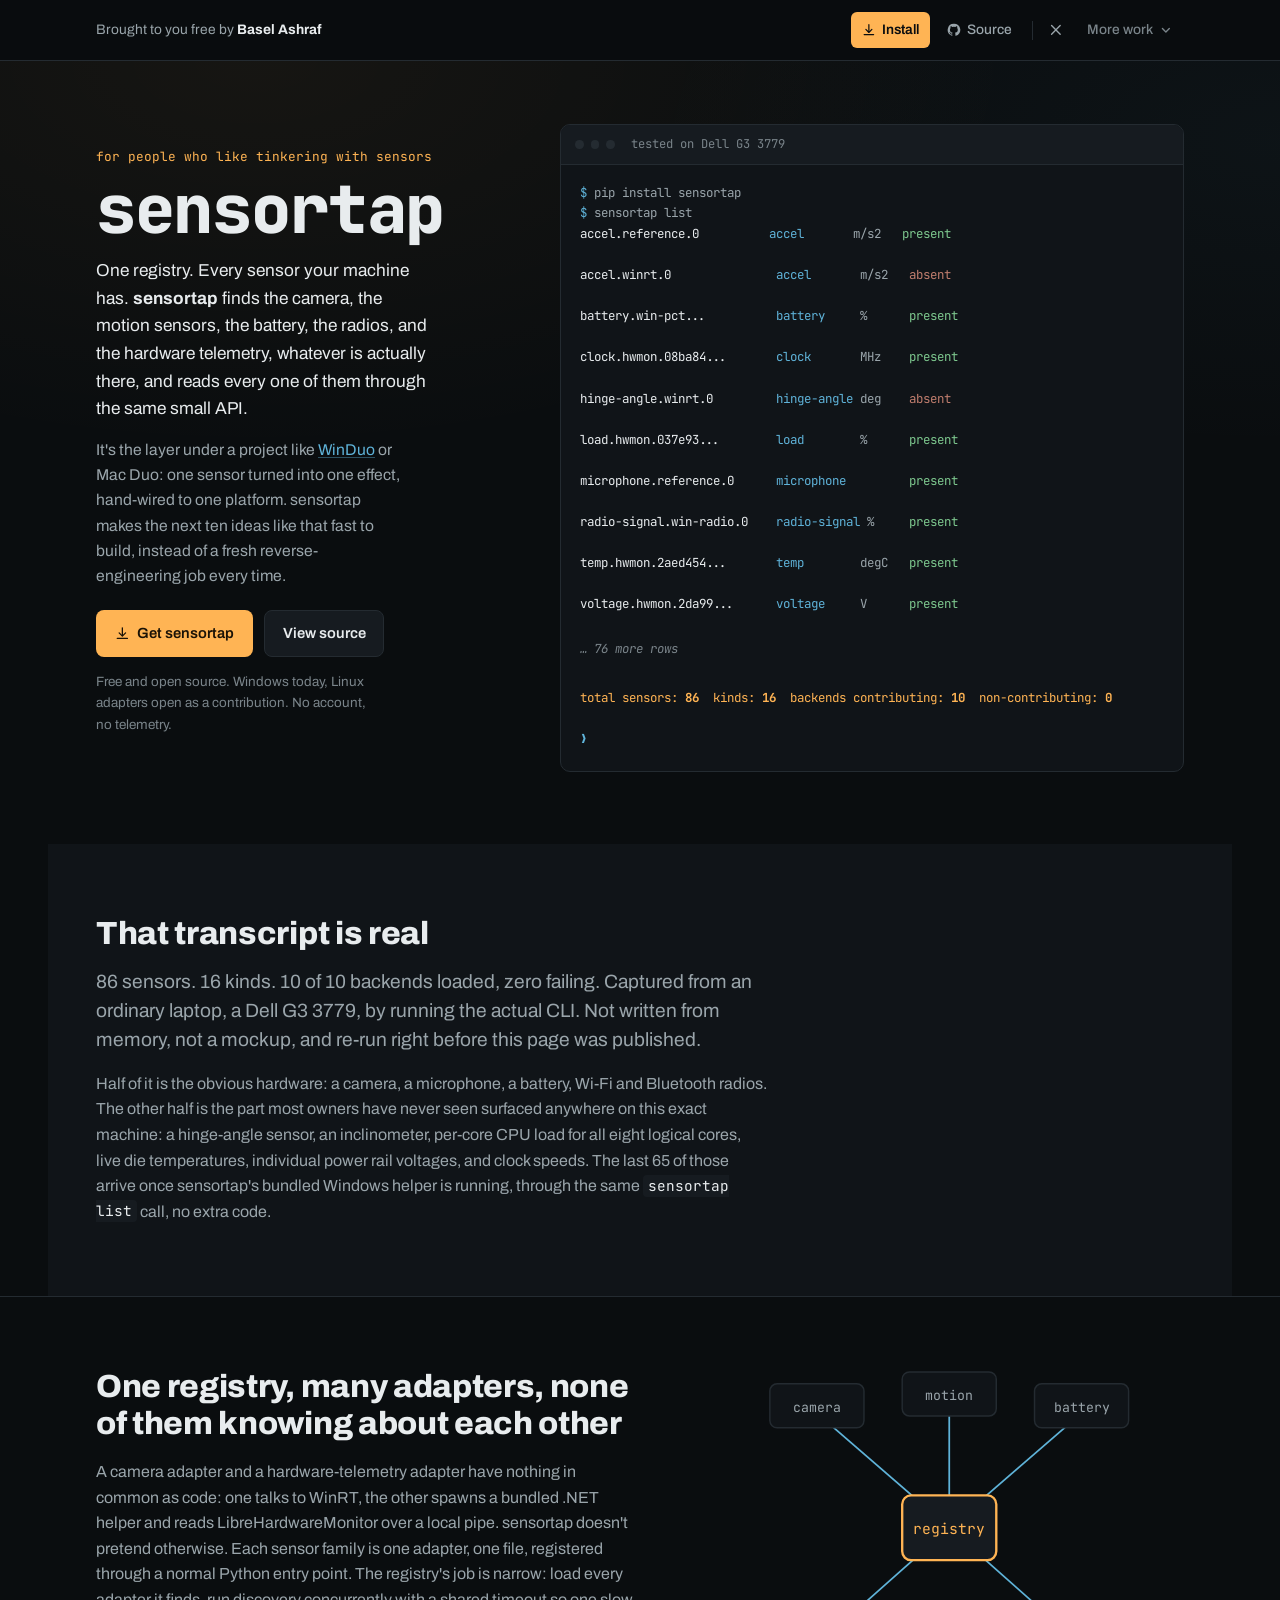
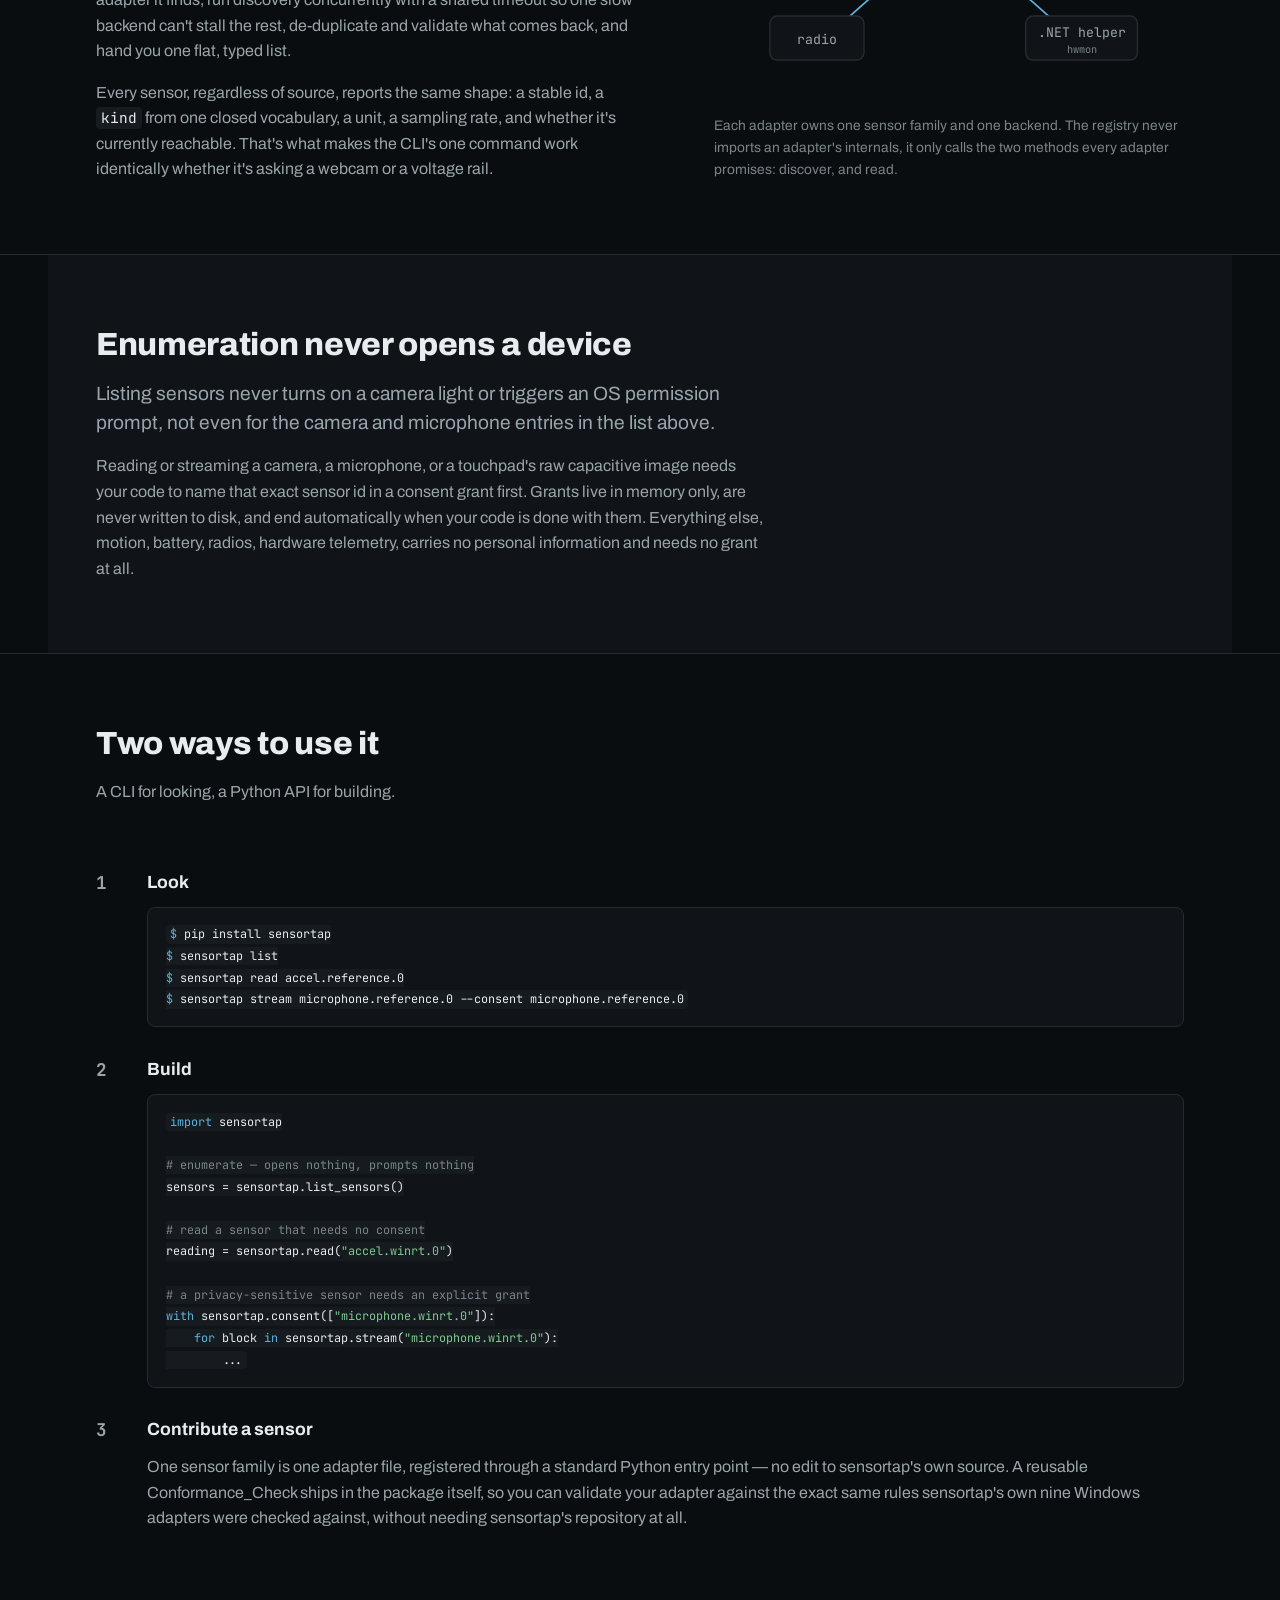
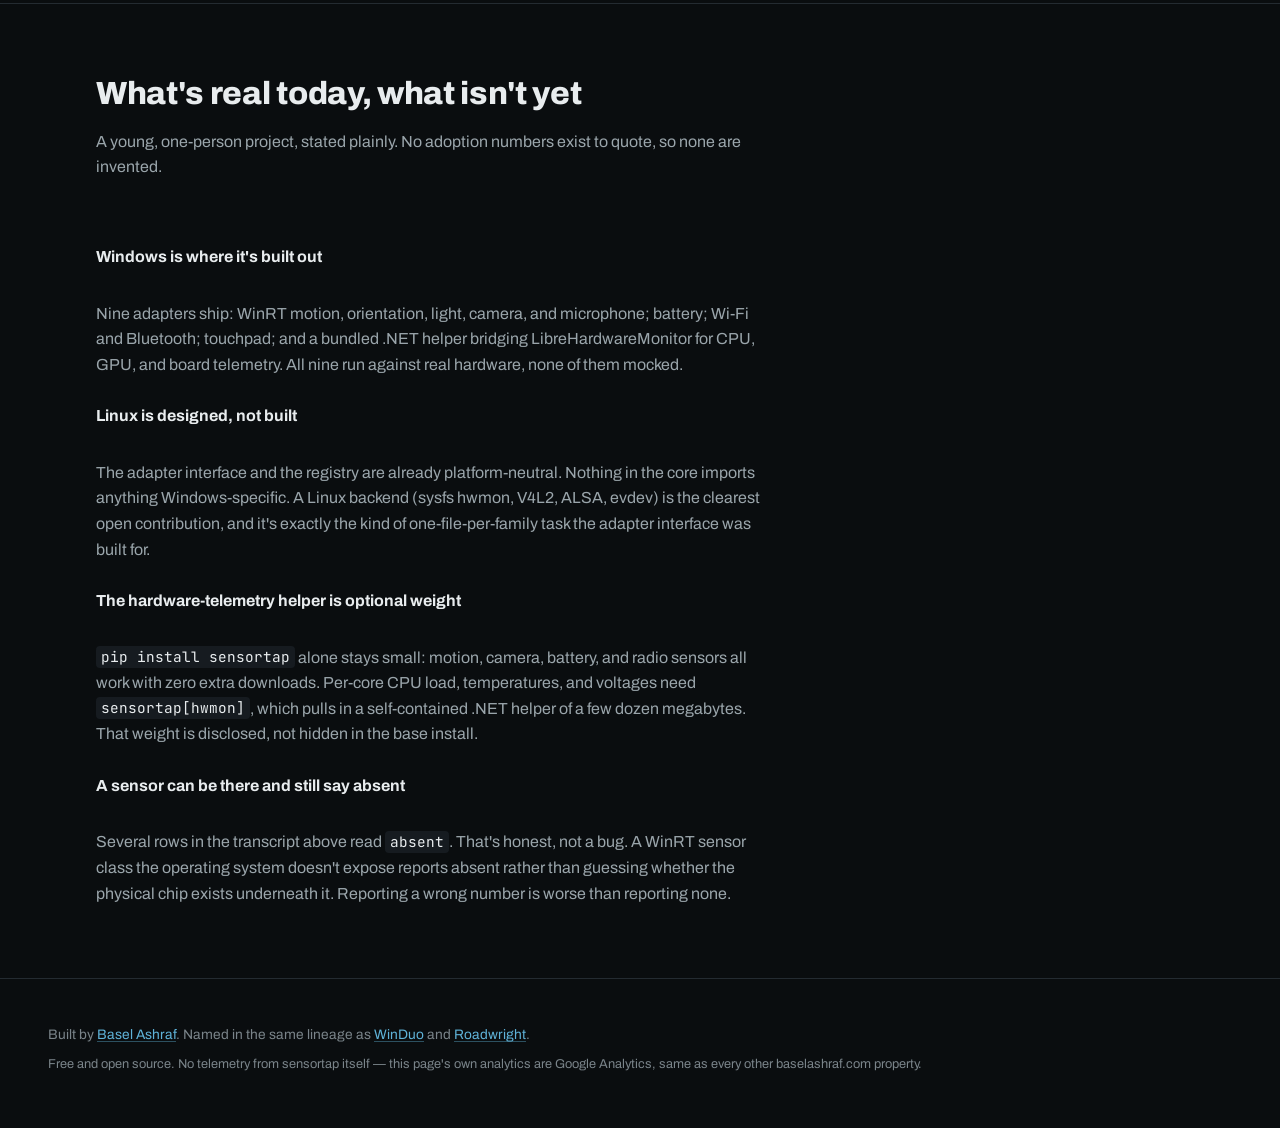
==== docs/site/index.html @ 69bffe14 "sensortap: sensor discovery and raw-readings framework One registry, many independent adapters, one " ====
<!DOCTYPE html>
<html lang="en" data-theme="dark">
<head>
<meta charset="utf-8">
<meta name="viewport" content="width=device-width, initial-scale=1">

<title>sensortap: every sensor your computer has, one command</title>
<meta name="description" content="sensortap discovers every sensor a computer has — camera, microphone, motion, battery, hardware telemetry — and reads them through one API. pip install sensortap && sensortap list. Free and open source, built for people who like linking sensors to UI and animation.">
<link rel="canonical" href="https://sensortap.baselashraf.com/">
<meta name="author" content="Basel Ashraf">
<meta name="theme-color" content="#0a0d0f">

<meta property="og:type" content="website">
<meta property="og:site_name" content="sensortap">
<meta property="og:title" content="sensortap: every sensor your computer has, one command">
<meta property="og:description" content="One registry, every sensor. pip install sensortap && sensortap list prints every sensor a machine has — verified: 86 sensors, 16 kinds, on one ordinary laptop.">
<meta property="og:url" content="https://sensortap.baselashraf.com/">
<meta name="twitter:card" content="summary">
<meta name="twitter:creator" content="@BaselAshraf81">
<meta name="twitter:title" content="sensortap: every sensor your computer has, one command">
<meta name="twitter:description" content="One registry, every sensor. Verified: 86 sensors, 16 kinds, on one ordinary laptop.">

<script type="application/ld+json">
{
  "@context": "https://schema.org",
  "@type": "SoftwareApplication",
  "name": "sensortap",
  "url": "https://sensortap.baselashraf.com/",
  "applicationCategory": "DeveloperApplication",
  "operatingSystem": "Windows 10 or later (Linux adapters planned)",
  "description": "A cross-platform Python framework that discovers every sensor a computer has and exposes raw readings through one unified API. One registry, many independent adapters, no hardware-specific code required from the caller.",
  "offers": { "@type": "Offer", "price": "0", "priceCurrency": "USD" },
  "author": { "@type": "Person", "name": "Basel Ashraf", "url": "https://baselashraf.com/" },
  "codeRepository": "https://github.com/BaselAshraf81/sensortap",
  "programmingLanguage": "Python"
}
</script>

<script type="application/ld+json">
{
  "@context": "https://schema.org",
  "@type": "FAQPage",
  "mainEntity": [
    {
      "@type": "Question",
      "name": "What does sensortap actually do?",
      "acceptedAnswer": { "@type": "Answer", "text": "It discovers every sensor a computer has and reads them through one API. Camera, microphone, motion, light, battery, Wi-Fi and Bluetooth radios, touchpad, and, on Windows, hardware telemetry (per-core CPU load, temperatures, voltages, clock speeds) through a bundled helper. One command, sensortap list, prints all of it." }
    },
    {
      "@type": "Question",
      "name": "Is sensortap an app or a library?",
      "acceptedAnswer": { "@type": "Answer", "text": "Both. It ships a CLI (list, read, stream, inspect) and a Python API (sensortap.list_sensors(), .read(), .stream()). It's infrastructure: it does not build finished sensor apps for you, it makes building your own fast." }
    },
    {
      "@type": "Question",
      "name": "Does reading my camera or microphone require permission?",
      "acceptedAnswer": { "@type": "Answer", "text": "Yes. Enumerating sensors never opens a device or triggers an OS prompt, even for a camera. Reading or streaming a camera, microphone, or touchpad capacitive sensor requires the calling code to explicitly grant consent for that exact sensor id first." }
    },
    {
      "@type": "Question",
      "name": "What platforms does sensortap support?",
      "acceptedAnswer": { "@type": "Answer", "text": "Windows today, with nine real adapters covering motion, orientation, light, camera, microphone, battery, radio, touchpad, and a bundled .NET helper for hardware telemetry. Linux adapters are designed into the architecture and open as a contribution." }
    }
  ]
}
</script>

<link rel="icon" href="icon.svg" type="image/svg+xml">
<link rel="preconnect" href="https://fonts.googleapis.com">
<link rel="preconnect" href="https://fonts.gstatic.com" crossorigin>
<link href="https://fonts.googleapis.com/css2?family=Archivo:wght@400;500;600;700;800&family=JetBrains+Mono:wght@400;500;600&display=swap" rel="stylesheet">
<link rel="stylesheet" href="style.css">

<!--
  Google tag (gtag.js) — same Measurement ID as every other property on
  baselashraf.com, so this subdomain lands in the same GA4 property and the
  same sessions as the rest of the site.
-->
<script async src="https://www.googletagmanager.com/gtag/js?id=G-GM71X3G33E"></script>
<script>
  window.dataLayer = window.dataLayer || [];
  function gtag() { dataLayer.push(arguments); }
  gtag("js", new Date());
  gtag("config", "G-GM71X3G33E");
</script>
</head>
<body>

<a class="skip" href="#read">Skip to the explanation</a>

<nav class="bar" aria-label="Site navigation">
  <div class="bar__inner">
    <a class="bar__name" href="https://baselashraf.com" rel="author">
      Brought to you free by <strong>Basel Ashraf</strong>
    </a>
    <ul class="bar__links">
      <li>
        <a class="bar__link bar__link--primary" href="#install">
          <svg class="icon" viewBox="0 0 16 16" aria-hidden="true" fill="none" stroke="currentColor" stroke-width="1.4" stroke-linecap="round" stroke-linejoin="round"><path d="M8 2v8"/><path d="M4.5 7.5 8 11l3.5-3.5"/><path d="M2.5 13.5h11"/></svg>
          Install
        </a>
      </li>
      <li>
        <a class="bar__link" href="https://github.com/BaselAshraf81/sensortap">
          <svg class="icon" viewBox="0 0 16 16" aria-hidden="true" fill="currentColor"><path d="M8 .8a7.2 7.2 0 0 0-2.28 14.03c.36.07.49-.16.49-.35v-1.24c-2 .44-2.42-.85-2.42-.85-.33-.83-.8-1.05-.8-1.05-.65-.45.05-.44.05-.44.72.05 1.1.74 1.1.74.64 1.1 1.68.78 2.09.6.06-.47.25-.79.46-.97-1.6-.18-3.28-.8-3.28-3.56 0-.79.28-1.43.74-1.94-.07-.18-.32-.91.07-1.9 0 0 .6-.19 1.97.74a6.85 6.85 0 0 1 3.59 0c1.37-.93 1.97-.74 1.97-.74.39.99.14 1.72.07 1.9.46.51.74 1.15.74 1.94 0 2.77-1.69 3.38-3.3 3.56.26.22.49.66.49 1.33v1.97c0 .19.13.42.5.35A7.2 7.2 0 0 0 8 .8Z"/></svg>
          Source
        </a>
      </li>
      <li class="bar__divider" aria-hidden="true"></li>
      <li>
        <a class="bar__link bar__link--icon" href="https://x.com/BaselAshraf81" rel="noopener" aria-label="Follow Basel Ashraf on X" title="Follow on X">
          <svg class="icon" viewBox="0 0 16 16" aria-hidden="true" fill="none" stroke="currentColor" stroke-width="1.6" stroke-linecap="round"><path d="M3 3l10 10M13 3 3 13"/></svg>
        </a>
      </li>
      <li>
        <details class="drop">
          <summary class="bar__link bar__link--dim">
            More work
            <svg class="icon drop__chevron" viewBox="0 0 16 16" aria-hidden="true" fill="none" stroke="currentColor" stroke-width="1.6" stroke-linecap="round" stroke-linejoin="round"><path d="M4 6.5 8 10.5l4-4"/></svg>
          </summary>
          <div class="drop__menu drop__menu--right">
            <a class="drop__option" href="https://winduo.baselashraf.com" rel="noopener">
              <span class="drop__name">WinDuo</span>
              <span class="drop__note">One sensor, one effect: the webcam becomes a hinge sensor.</span>
            </a>
            <a class="drop__option" href="https://roadwright.baselashraf.com" rel="noopener">
              <span class="drop__name">Roadwright</span>
              <span class="drop__note">Draw a wheel, see the road it needs to roll smoothly.</span>
            </a>
            <a class="drop__option" href="https://baselashraf.com" rel="noopener">
              <span class="drop__name">Everything else</span>
              <span class="drop__note">The rest of what I build, at baselashraf.com.</span>
            </a>
          </div>
        </details>
      </li>
    </ul>
  </div>
</nav>

<header class="hero" id="top">
  <div class="hero__grain" aria-hidden="true"></div>

  <div class="hero__inner">
    <div class="hero__say">
      <p class="hero__kicker">for people who like tinkering with sensors</p>
      <h1 class="wordmark">sensortap</h1>
      <p class="lede">
        One registry. Every sensor your machine has. <strong>sensortap</strong>
        finds the camera, the motion sensors, the battery, the radios, and
        the hardware telemetry, whatever is actually there, and reads every
        one of them through the same small API.
      </p>
      <p class="lede lede--quiet">
        It's the layer under a project like <a href="https://winduo.baselashraf.com">WinDuo</a>
        or Mac&nbsp;Duo: one sensor turned into one effect, hand-wired to one
        platform. sensortap makes the next ten ideas like that fast to
        build, instead of a fresh reverse-engineering job every time.
      </p>

      <div class="actions">
        <a class="button button--primary" href="#install">
          <svg class="icon" viewBox="0 0 16 16" aria-hidden="true" fill="none" stroke="currentColor" stroke-width="1.4" stroke-linecap="round" stroke-linejoin="round"><path d="M8 2v8"/><path d="M4.5 7.5 8 11l3.5-3.5"/><path d="M2.5 13.5h11"/></svg>
          Get sensortap
        </a>
        <a class="button" href="https://github.com/BaselAshraf81/sensortap" rel="noopener">
          View source
        </a>
      </div>
      <p class="fineprint">
        Free and open source. Windows today, Linux adapters open as a
        contribution. No account, no telemetry.
      </p>
    </div>

    <!--
      The hero artifact: real output from a real machine, not a mockup.
      Captured verbatim from `sensortap list` on a Dell G3 3779 and
      re-verified before publish. A curated slice of the real transcript
      (one or two rows per kind, not all 52 load/clock rows) plus the exact
      real summary line the CLI itself prints.
    -->
    <figure class="term" aria-label="Terminal output showing sensortap discovering 86 real sensors on a laptop, grouped by kind, with their availability.">
      <div class="term__bar">
        <span class="term__dot"></span><span class="term__dot"></span><span class="term__dot"></span>
        <span class="term__title">tested on Dell G3 3779</span>
      </div>
      <pre class="term__body"><code><span class="term__prompt">$</span> pip install sensortap
<span class="term__prompt">$</span> sensortap list
<span class="term__row"><span class="term__id">accel.reference.0</span>          <span class="term__kind">accel</span>       m/s2   <span class="term__present">present</span></span>
<span class="term__row"><span class="term__id">accel.winrt.0</span>               <span class="term__kind">accel</span>       m/s2   <span class="term__absent">absent</span></span>
<span class="term__row"><span class="term__id">battery.win-pct...</span>          <span class="term__kind">battery</span>     %      <span class="term__present">present</span></span>
<span class="term__row"><span class="term__id">clock.hwmon.08ba84...</span>       <span class="term__kind">clock</span>       MHz    <span class="term__present">present</span></span>
<span class="term__row"><span class="term__id">hinge-angle.winrt.0</span>         <span class="term__kind">hinge-angle</span> deg    <span class="term__absent">absent</span></span>
<span class="term__row"><span class="term__id">load.hwmon.037e93...</span>        <span class="term__kind">load</span>        %      <span class="term__present">present</span></span>
<span class="term__row"><span class="term__id">microphone.reference.0</span>      <span class="term__kind">microphone</span>         <span class="term__present">present</span></span>
<span class="term__row"><span class="term__id">radio-signal.win-radio.0</span>    <span class="term__kind">radio-signal</span> %     <span class="term__present">present</span></span>
<span class="term__row"><span class="term__id">temp.hwmon.2aed454...</span>       <span class="term__kind">temp</span>        degC   <span class="term__present">present</span></span>
<span class="term__row"><span class="term__id">voltage.hwmon.2da99...</span>      <span class="term__kind">voltage</span>     V      <span class="term__present">present</span></span>
<span class="term__ellipsis">&hellip; 76 more rows</span>
<span class="term__summary">total sensors: <strong>86</strong>  kinds: <strong>16</strong>  backends contributing: <strong>10</strong>  non-contributing: <strong>0</strong></span>
<span class="term__prompt term__cursor">❯</span></code></pre>
    </figure>
  </div>
</header>

<main id="read">

  <section class="bay bay--proof">
    <div class="bay__wide">
      <h2>That transcript is real</h2>
      <p class="statement">
        86 sensors. 16 kinds. 10 of 10 backends loaded, zero failing. Captured
        from an ordinary laptop, a Dell G3 3779, by running the actual CLI.
        Not written from memory, not a mockup, and re-run right before this
        page was published.
      </p>
      <p>
        Half of it is the obvious hardware: a camera, a microphone, a
        battery, Wi&#8209;Fi and Bluetooth radios. The other half is the part
        most owners have never seen surfaced anywhere on this exact machine:
        a hinge&#8209;angle sensor, an inclinometer, per&#8209;core CPU load
        for all eight logical cores, live die temperatures, individual power
        rail voltages, and clock speeds. The last 65 of those arrive once
        sensortap's bundled Windows helper is running, through the same
        <code>sensortap list</code> call, no extra code.
      </p>
    </div>
  </section>

  <hr class="snap" aria-hidden="true">

  <section class="bay">
    <div class="bay__measure">
      <h2>One registry, many adapters, none of them knowing about each other</h2>
      <p>
        A camera adapter and a hardware-telemetry adapter have nothing in
        common as code: one talks to WinRT, the other spawns a bundled
        .NET helper and reads LibreHardwareMonitor over a local pipe.
        sensortap doesn't pretend otherwise. Each sensor family is one
        adapter, one file, registered through a normal Python entry point.
        The registry's job is narrow: load every adapter it finds, run
        discovery concurrently with a shared timeout so one slow backend
        can't stall the rest, de-duplicate and validate what comes back,
        and hand you one flat, typed list.
      </p>
      <p>
        Every sensor, regardless of source, reports the same shape: a
        stable id, a <code>kind</code> from one closed vocabulary, a unit,
        a sampling rate, and whether it's currently reachable. That's what
        makes the CLI's one command work identically whether it's asking a
        webcam or a voltage rail.
      </p>
    </div>

    <figure class="plate">
      <svg class="diagram" viewBox="0 0 320 220" role="img"
           aria-label="A diagram showing one central registry connected to several independent adapters — camera, motion, battery, radio, and a Windows hardware-monitor helper — each unaware of the others.">
        <g fill="none" stroke="var(--blue)" stroke-width="1.2">
          <line x1="160" y1="108" x2="70" y2="30"/>
          <line x1="160" y1="108" x2="160" y2="20"/>
          <line x1="160" y1="108" x2="250" y2="30"/>
          <line x1="160" y1="108" x2="70" y2="188"/>
          <line x1="160" y1="108" x2="250" y2="188"/>
        </g>
        <g>
          <rect x="128" y="86" width="64" height="44" rx="6" fill="var(--bg-panel-raised)" stroke="var(--amber)" stroke-width="1.6"/>
          <text x="160" y="112" text-anchor="middle" font-family="JetBrains Mono, monospace" font-size="10" fill="var(--amber)">registry</text>
        </g>
        <g font-family="JetBrains Mono, monospace" font-size="9" fill="var(--ink-dim)">
          <rect x="38" y="10" width="64" height="30" rx="5" fill="var(--bg-panel)" stroke="var(--line)"/>
          <text x="70" y="29" text-anchor="middle">camera</text>
          <rect x="128" y="2" width="64" height="30" rx="5" fill="var(--bg-panel)" stroke="var(--line)"/>
          <text x="160" y="21" text-anchor="middle">motion</text>
          <rect x="218" y="10" width="64" height="30" rx="5" fill="var(--bg-panel)" stroke="var(--line)"/>
          <text x="250" y="29" text-anchor="middle">battery</text>
          <rect x="38" y="168" width="64" height="30" rx="5" fill="var(--bg-panel)" stroke="var(--line)"/>
          <text x="70" y="187" text-anchor="middle">radio</text>
          <rect x="212" y="168" width="76" height="30" rx="5" fill="var(--bg-panel)" stroke="var(--line)"/>
          <text x="250" y="182" text-anchor="middle">.NET helper</text>
          <text x="250" y="193" text-anchor="middle" font-size="7" fill="var(--ink-faint)">hwmon</text>
        </g>
      </svg>
      <figcaption>
        Each adapter owns one sensor family and one backend. The registry
        never imports an adapter's internals, it only calls the two
        methods every adapter promises: discover, and read.
      </figcaption>
    </figure>
  </section>

  <hr class="snap" aria-hidden="true">

  <section class="bay bay--quiet">
    <div class="bay__wide">
      <h2>Enumeration never opens a device</h2>
      <p class="statement">
        Listing sensors never turns on a camera light or triggers an OS
        permission prompt, not even for the camera and microphone entries
        in the list above.
      </p>
      <p>
        Reading or streaming a camera, a microphone, or a touchpad's raw
        capacitive image needs your code to name that exact sensor id in a
        consent grant first. Grants live in memory only, are never written
        to disk, and end automatically when your code is done with them.
        Everything else, motion, battery, radios, hardware telemetry,
        carries no personal information and needs no grant at all.
      </p>
    </div>
  </section>

  <hr class="snap" aria-hidden="true">

  <section class="bay bay--stack" id="install">
    <div class="bay__measure">
      <h2>Two ways to use it</h2>
      <p>
        A CLI for looking, a Python API for building.
      </p>
    </div>

    <ol class="steps">
      <li class="step">
        <p class="step__num" aria-hidden="true">1</p>
        <div>
          <h3>Look</h3>
          <pre class="code-block"><code><span class="term__prompt">$</span> pip install sensortap
<span class="term__prompt">$</span> sensortap list
<span class="term__prompt">$</span> sensortap read accel.reference.0
<span class="term__prompt">$</span> sensortap stream microphone.reference.0 --consent microphone.reference.0</code></pre>
        </div>
      </li>
      <li class="step">
        <p class="step__num" aria-hidden="true">2</p>
        <div>
          <h3>Build</h3>
          <pre class="code-block"><code><span class="kw">import</span> sensortap

<span class="cm"># enumerate — opens nothing, prompts nothing</span>
sensors = sensortap.list_sensors()

<span class="cm"># read a sensor that needs no consent</span>
reading = sensortap.read(<span class="str">"accel.winrt.0"</span>)

<span class="cm"># a privacy-sensitive sensor needs an explicit grant</span>
<span class="kw">with</span> sensortap.consent([<span class="str">"microphone.winrt.0"</span>]):
    <span class="kw">for</span> block <span class="kw">in</span> sensortap.stream(<span class="str">"microphone.winrt.0"</span>):
        ...</code></pre>
        </div>
      </li>
      <li class="step">
        <p class="step__num" aria-hidden="true">3</p>
        <div>
          <h3>Contribute a sensor</h3>
          <p>
            One sensor family is one adapter file, registered through a
            standard Python entry point &mdash; no edit to sensortap's own
            source. A reusable Conformance_Check ships in the package
            itself, so you can validate your adapter against the exact same
            rules sensortap's own nine Windows adapters were checked
            against, without needing sensortap's repository at all.
          </p>
        </div>
      </li>
    </ol>
  </section>

  <hr class="snap" aria-hidden="true">

  <section class="bay bay--limits">
    <div class="bay__measure">
      <h2>What's real today, what isn't yet</h2>
      <p>
        A young, one-person project, stated plainly. No adoption numbers
        exist to quote, so none are invented.
      </p>
    </div>

    <dl class="limits">
      <dt>Windows is where it's built out</dt>
      <dd>
        Nine adapters ship: WinRT motion, orientation, light, camera, and
        microphone; battery; Wi&#8209;Fi and Bluetooth; touchpad; and a
        bundled .NET helper bridging LibreHardwareMonitor for CPU, GPU,
        and board telemetry. All nine run against real hardware, none of
        them mocked.
      </dd>

      <dt>Linux is designed, not built</dt>
      <dd>
        The adapter interface and the registry are already
        platform-neutral. Nothing in the core imports anything
        Windows-specific. A Linux backend (sysfs hwmon, V4L2, ALSA, evdev)
        is the clearest open contribution, and it's exactly the kind of
        one-file-per-family task the adapter interface was built for.
      </dd>

      <dt>The hardware-telemetry helper is optional weight</dt>
      <dd>
        <code>pip install sensortap</code> alone stays small: motion,
        camera, battery, and radio sensors all work with zero extra
        downloads. Per-core CPU load, temperatures, and voltages need
        <code>sensortap[hwmon]</code>, which pulls in a self-contained
        .NET helper of a few dozen megabytes. That weight is disclosed, not
        hidden in the base install.
      </dd>

      <dt>A sensor can be there and still say absent</dt>
      <dd>
        Several rows in the transcript above read <code>absent</code>.
        That's honest, not a bug. A WinRT sensor class the operating
        system doesn't expose reports absent rather than guessing whether
        the physical chip exists underneath it. Reporting a wrong number
        is worse than reporting none.
      </dd>
    </dl>
  </section>

</main>

<footer class="foot">
  <div class="foot__inner">
    <p>
      Built by <a href="https://baselashraf.com">Basel Ashraf</a>. Named in
      the same lineage as <a href="https://winduo.baselashraf.com">WinDuo</a>
      and <a href="https://roadwright.baselashraf.com">Roadwright</a>.
    </p>
    <p class="foot__fine">
      Free and open source. No telemetry from sensortap itself &mdash;
      this page's own analytics are Google Analytics, same as every other
      baselashraf.com property.
    </p>
  </div>
</footer>

</body>
</html>
---- docs/site/style.css ----
/* ============================================================
   sensortap.baselashraf.com
   Direction: instrument readout. See DESIGN.md.
   ============================================================ */

:root {
  --bg: #0a0d0f;
  --bg-panel: #101418;
  --bg-panel-raised: #161b20;
  --line: #242b31;
  --ink: #e8ecee;
  --ink-dim: #9aa5ab;
  --ink-faint: #7a848a;
  --amber: #ffb454;
  --amber-dim: #8a6a3c;
  --blue: #5fb3d9;
  --green: #7ec98f;
  --red-dim: #c17e6e;

  --font-sans: 'Archivo', -apple-system, BlinkMacSystemFont, 'Segoe UI', Roboto, sans-serif;
  --font-mono: 'JetBrains Mono', ui-monospace, SFMono-Regular, Menlo, monospace;

  --shell: 74rem;
  --gap: clamp(1.25rem, 5vw, 3rem);
  --measure: 34rem;
  --ease: cubic-bezier(0.16, 1, 0.3, 1);
}

*, *::before, *::after { box-sizing: border-box; }

html {
  -webkit-text-size-adjust: 100%;
  scroll-behavior: smooth;
}
@media (prefers-reduced-motion: reduce) {
  html { scroll-behavior: auto; }
}

body {
  margin: 0;
  background: var(--bg);
  color: var(--ink);
  font-family: var(--font-sans);
  font-size: 1rem;
  line-height: 1.6;
  -webkit-font-smoothing: antialiased;
  -moz-osx-font-smoothing: grayscale;
  /* No overflow clip on body: the nav dropdown is positioned relative to
     .bar and must be able to escape into the viewport below it. Horizontal
     overflow is prevented per-element instead (.term__body, .code-block
     scroll their own long lines) so nothing needs a page-level clip. */
}

a { color: var(--blue); text-decoration: underline; text-decoration-color: rgba(95, 179, 217, 0.4); text-underline-offset: 0.15em; }
a:hover { text-decoration-color: currentColor; }

code { font-family: var(--font-mono); }

:focus-visible {
  outline: 2px solid var(--amber);
  outline-offset: 3px;
  border-radius: 2px;
}

.skip {
  position: absolute;
  left: 50%;
  top: 0;
  transform: translate(-50%, -120%);
  z-index: 100;
  background: var(--ink);
  color: var(--bg);
  padding: 0.6rem 1rem;
  border-radius: 0 0 6px 6px;
  font-weight: 600;
}
.skip:focus { transform: translate(-50%, 0); }

/* --- Nav bar (shared vocabulary with sibling subdomains) -------------- */

.bar {
  position: sticky;
  top: 0;
  z-index: 40;
  background: rgba(10, 13, 15, 0.86);
  backdrop-filter: blur(10px);
  border-bottom: 1px solid var(--line);
  overflow: visible;
}

.bar__inner {
  max-width: var(--shell);
  margin: 0 auto;
  padding: 0.75rem var(--gap);
  display: flex;
  align-items: center;
  justify-content: space-between;
  gap: 1rem;
  flex-wrap: wrap;
}

.bar__name {
  font-size: 0.86rem;
  color: var(--ink-dim);
  text-decoration: none;
}
.bar__name strong { color: var(--ink); }
.bar__name:hover { color: var(--ink); }

.bar__links {
  display: flex;
  align-items: center;
  gap: 0.35rem;
  list-style: none;
  margin: 0;
  padding: 0;
}

.bar__link {
  display: inline-flex;
  align-items: center;
  gap: 0.4rem;
  padding: 0.45rem 0.7rem;
  border-radius: 6px;
  font-size: 0.86rem;
  font-weight: 500;
  color: var(--ink-dim);
  text-decoration: none;
  white-space: nowrap;
}
.bar__link:hover { color: var(--ink); background: var(--bg-panel-raised); }
.bar__link--primary { color: var(--bg); background: var(--amber); font-weight: 600; }
.bar__link--primary:hover { background: #ffc478; color: var(--bg); }
.bar__link--dim { color: var(--ink-faint); }
.bar__link--icon { padding: 0.45rem; }

.bar__divider { width: 1px; height: 1.2rem; background: var(--line); margin: 0 0.2rem; }

.icon { width: 1em; height: 1em; }

.drop { position: relative; }
.drop summary { cursor: pointer; list-style: none; }
.drop summary::-webkit-details-marker { display: none; }
.drop__chevron { transition: transform 0.15s var(--ease); }
.drop[open] .drop__chevron { transform: rotate(180deg); }

.drop__menu {
  position: absolute;
  top: calc(100% + 0.5rem);
  min-width: 15rem;
  background: var(--bg-panel-raised);
  border: 1px solid #333c44;
  border-radius: 10px;
  padding: 0.4rem;
}
.drop__menu--right { right: 0; }

.drop__option {
  display: block;
  padding: 0.5rem 0.6rem;
  border-radius: 6px;
  text-decoration: none;
}
.drop__option:hover { background: var(--bg-panel-raised); }
.drop__name { display: block; font-size: 0.88rem; font-weight: 600; color: var(--ink); }
.drop__note { display: block; font-size: 0.78rem; color: var(--ink-faint); margin-top: 0.1rem; }

/* --- Hero --------------------------------------------------------------- */

.hero {
  position: relative;
  padding: clamp(2.5rem, 7vh, 5rem) 0 clamp(3rem, 8vh, 6rem);
  isolation: isolate;
}

.hero__grain {
  position: absolute;
  inset: 0;
  z-index: -1;
  background:
    radial-gradient(ellipse 60% 50% at 20% 0%, rgba(255, 180, 84, 0.05), transparent),
    radial-gradient(ellipse 50% 40% at 100% 10%, rgba(95, 179, 217, 0.04), transparent);
}

.hero__inner {
  max-width: var(--shell);
  margin: 0 auto;
  padding-inline: var(--gap);
  display: grid;
  gap: clamp(2.5rem, 6vw, 4rem);
  grid-template-columns: 1fr;
  align-items: center;
}

@media (min-width: 62rem) {
  .hero__inner {
    grid-template-columns: minmax(0, 25rem) minmax(0, 1fr);
  }
}

.hero__kicker {
  font-family: var(--font-mono);
  font-size: 0.8rem;
  color: var(--amber);
  margin: 0 0 0.6rem;
}

.wordmark {
  font-size: clamp(2.6rem, 1.6rem + 5vw, 4.2rem);
  font-weight: 800;
  letter-spacing: -0.02em;
  line-height: 0.95;
  margin: 0 0 1rem;
  font-family: var(--font-mono);
}

.lede {
  font-size: 1.08rem;
  color: var(--ink);
  max-width: 34ch;
  margin: 0 0 0.9rem;
}
.lede--quiet { color: var(--ink-dim); font-size: 0.98rem; }

.actions {
  display: flex;
  gap: 0.7rem;
  margin: 1.4rem 0 0.9rem;
  flex-wrap: wrap;
}

.button {
  display: inline-flex;
  align-items: center;
  gap: 0.5rem;
  padding: 0.65rem 1.1rem;
  border-radius: 8px;
  font-weight: 600;
  font-size: 0.92rem;
  text-decoration: none;
  border: 1px solid var(--line);
  color: var(--ink);
  background: var(--bg-panel-raised);
  transition: border-color 0.15s var(--ease), background-color 0.15s var(--ease);
}
.button:hover { border-color: var(--amber-dim); background: #1c2229; }
.button--primary {
  background: var(--amber);
  color: #1a1206;
  border-color: transparent;
}
.button--primary:hover { background: #ffc478; }

.fineprint { font-size: 0.84rem; color: var(--ink-faint); max-width: 34ch; }

/* --- Terminal panel ------------------------------------------------------ */

.term {
  margin: 0;
  border-radius: 10px;
  overflow: hidden;
  border: 1px solid var(--line);
  background: var(--bg-panel);
}

.term__bar {
  display: flex;
  align-items: center;
  gap: 0.4rem;
  padding: 0.6rem 0.9rem;
  background: var(--bg-panel-raised);
  border-bottom: 1px solid var(--line);
}
.term__dot { width: 0.55rem; height: 0.55rem; border-radius: 50%; background: var(--line); }
.term__title {
  margin-left: 0.6rem;
  font-family: var(--font-mono);
  font-size: 0.76rem;
  color: var(--ink-faint);
}

.term__body {
  margin: 0;
  padding: 1.1rem 1.2rem 1.3rem;
  font-family: var(--font-mono);
  font-size: 0.78rem;
  line-height: 1.65;
  overflow-x: auto;
  color: var(--ink-dim);
}

.term__prompt { color: var(--blue); }
.term__row { display: block; white-space: pre; color: var(--ink-dim); }
.term__id { color: var(--ink); }
.term__kind { color: var(--blue); }
.term__present { color: var(--green); }
.term__absent { color: var(--red-dim); }
.term__ellipsis { display: block; color: var(--ink-faint); font-style: italic; margin: 0.2rem 0; }
.term__summary { display: block; color: var(--amber); margin-top: 0.3rem; }
.term__summary strong { color: var(--amber); }

.term__cursor {
  animation: blink 1.1s steps(1) infinite;
}
@media (prefers-reduced-motion: reduce) {
  .term__cursor { animation: none; }
}
@keyframes blink {
  50% { opacity: 0; }
}

/* --- Sections ------------------------------------------------------------ */

.bay {
  max-width: var(--shell);
  margin: 0 auto;
  padding: clamp(3rem, 8vh, 5.5rem) var(--gap);
  display: grid;
  gap: clamp(2rem, 5vw, 4rem);
  grid-template-columns: 1fr;
}

@media (min-width: 62rem) {
  .bay { grid-template-columns: minmax(0, 1fr) minmax(0, 0.85fr); }
  .bay--quiet, .bay--stack, .bay--limits, .bay--proof { grid-template-columns: 1fr; }
}

.bay--quiet, .bay--proof { background: var(--bg-panel); }

.bay__measure, .bay__wide {
  max-width: var(--measure);
}
.bay--quiet .bay__wide, .bay--proof .bay__wide, .bay--stack .bay__measure, .bay--limits .bay__measure {
  max-width: 42rem;
}

.bay h2 {
  font-size: clamp(1.5rem, 1.1rem + 1.4vw, 2rem);
  font-weight: 800;
  letter-spacing: -0.01em;
  line-height: 1.15;
  margin: 0 0 1rem;
}

.bay p { color: var(--ink-dim); margin: 0 0 1rem; }
.bay p:last-child { margin-bottom: 0; }
.bay code { color: var(--ink); background: var(--bg-panel-raised); padding: 0.1em 0.35em; border-radius: 4px; font-size: 0.9em; }

.statement { font-size: 1.2rem; color: var(--ink); line-height: 1.5; }

.snap { border: none; border-top: 1px solid var(--line); margin: 0; }

/* --- Diagram -------------------------------------------------------------- */

.plate { margin: 0; }
.diagram { width: 100%; height: auto; }
.plate figcaption { margin-top: 0.9rem; font-size: 0.86rem; color: var(--ink-faint); }

/* --- Steps ----------------------------------------------------------------- */

.steps {
  list-style: none;
  margin: 0;
  padding: 0;
  display: grid;
  gap: 1.8rem;
}

.step {
  display: grid;
  grid-template-columns: 2.2rem 1fr;
  gap: 1rem;
  align-items: start;
}

.step__num {
  margin: 0;
  font-family: var(--font-mono);
  font-weight: 700;
  color: var(--amber);
  font-size: 1.1rem;
}

.step h3 { margin: 0 0 0.6rem; font-size: 1.1rem; }
.step p { color: var(--ink-dim); }

.code-block {
  margin: 0;
  padding: 1rem 1.1rem;
  border-radius: 8px;
  background: var(--bg-panel);
  border: 1px solid var(--line);
  font-family: var(--font-mono);
  font-size: 0.82rem;
  line-height: 1.65;
  overflow-x: auto;
  color: var(--ink-dim);
}
.code-block .kw { color: var(--blue); }
.code-block .str { color: var(--green); }
.code-block .cm { color: var(--ink-faint); }

/* --- Limits ---------------------------------------------------------------- */

.limits {
  margin: 0;
  display: grid;
  gap: 1.6rem;
}
.limits dt {
  font-weight: 700;
  color: var(--ink);
  margin-bottom: 0.35rem;
}
.limits dd {
  margin: 0;
  color: var(--ink-dim);
  max-width: 42rem;
}

/* --- Footer ----------------------------------------------------------------- */

.foot {
  border-top: 1px solid var(--line);
  padding: clamp(2rem, 5vh, 3rem) var(--gap);
}
.foot__inner {
  max-width: var(--shell);
  margin: 0 auto;
  font-size: 0.86rem;
  color: var(--ink-faint);
}
.foot__inner p { margin: 0 0 0.5rem; }
.foot__fine { font-size: 0.8rem; }

/* --- Responsive tightening --------------------------------------------------- */

@media (max-width: 30rem) {
  .term__body { font-size: 0.7rem; }
}
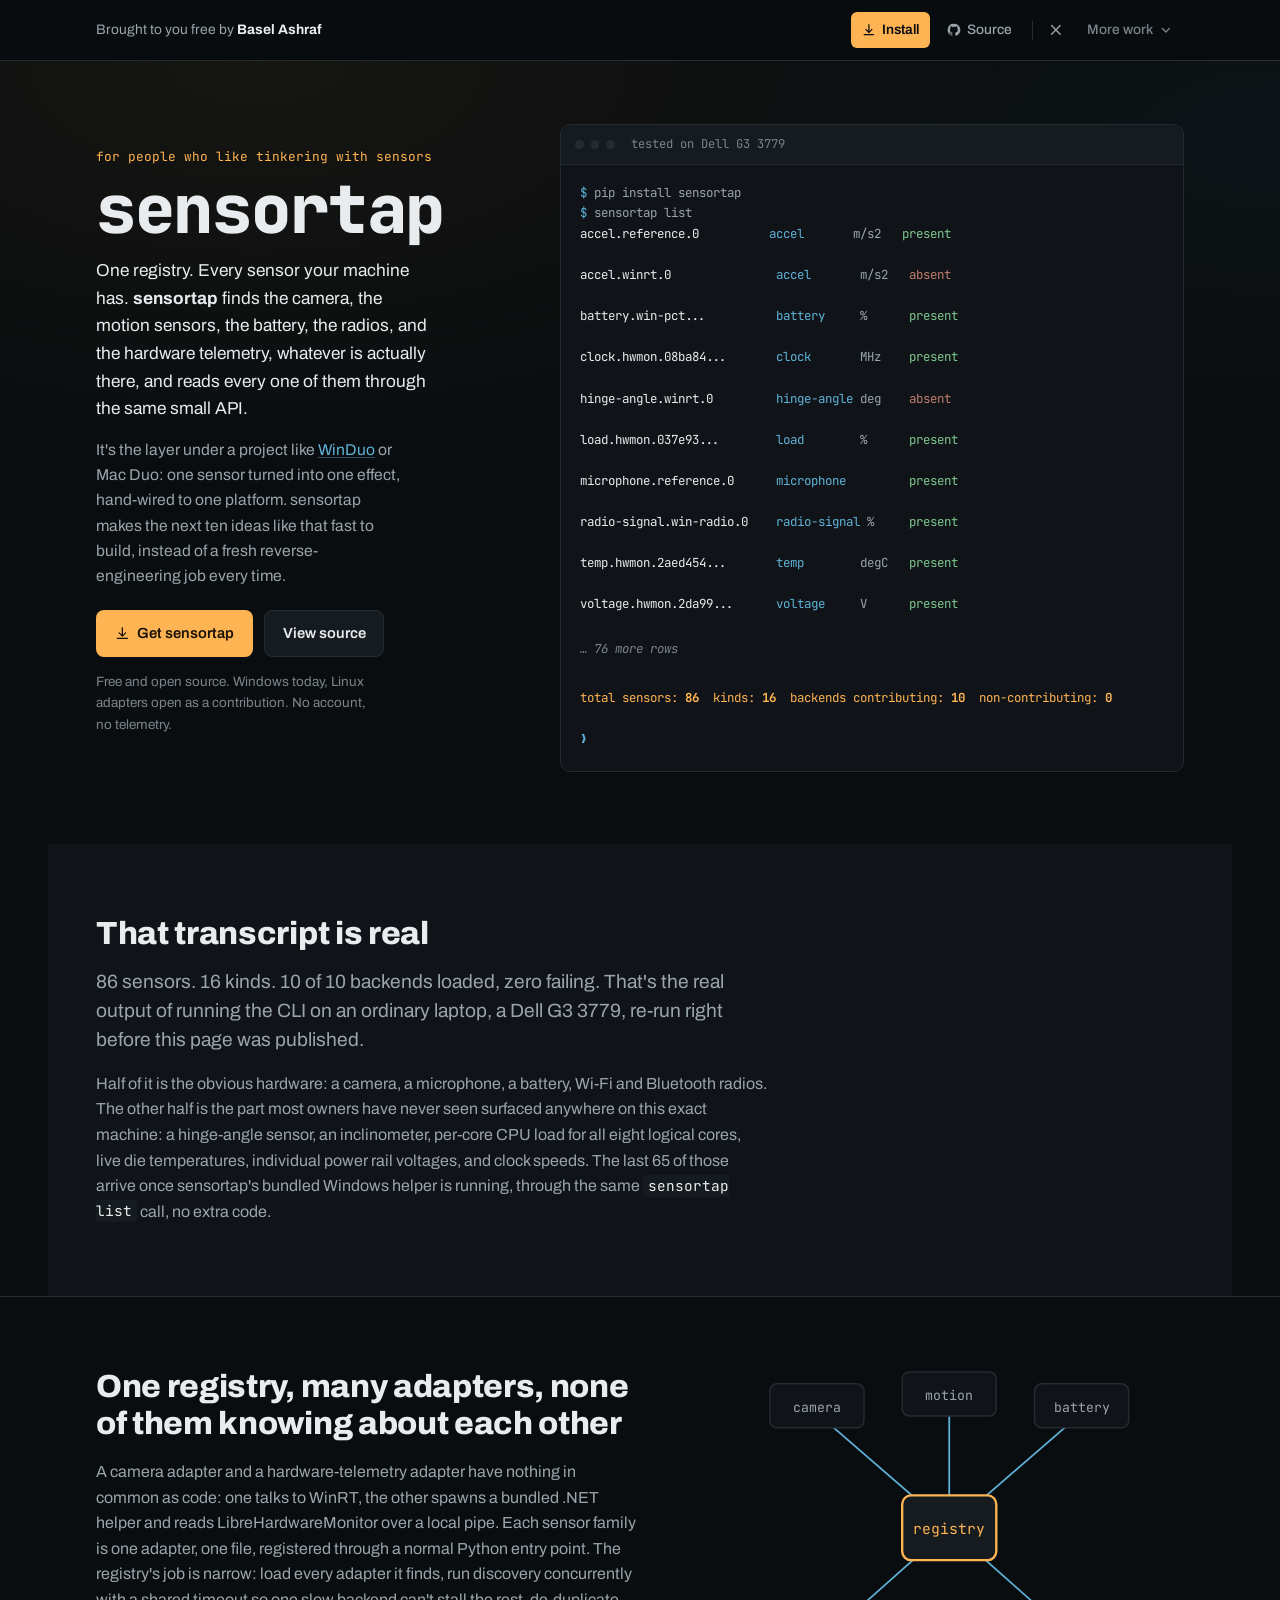
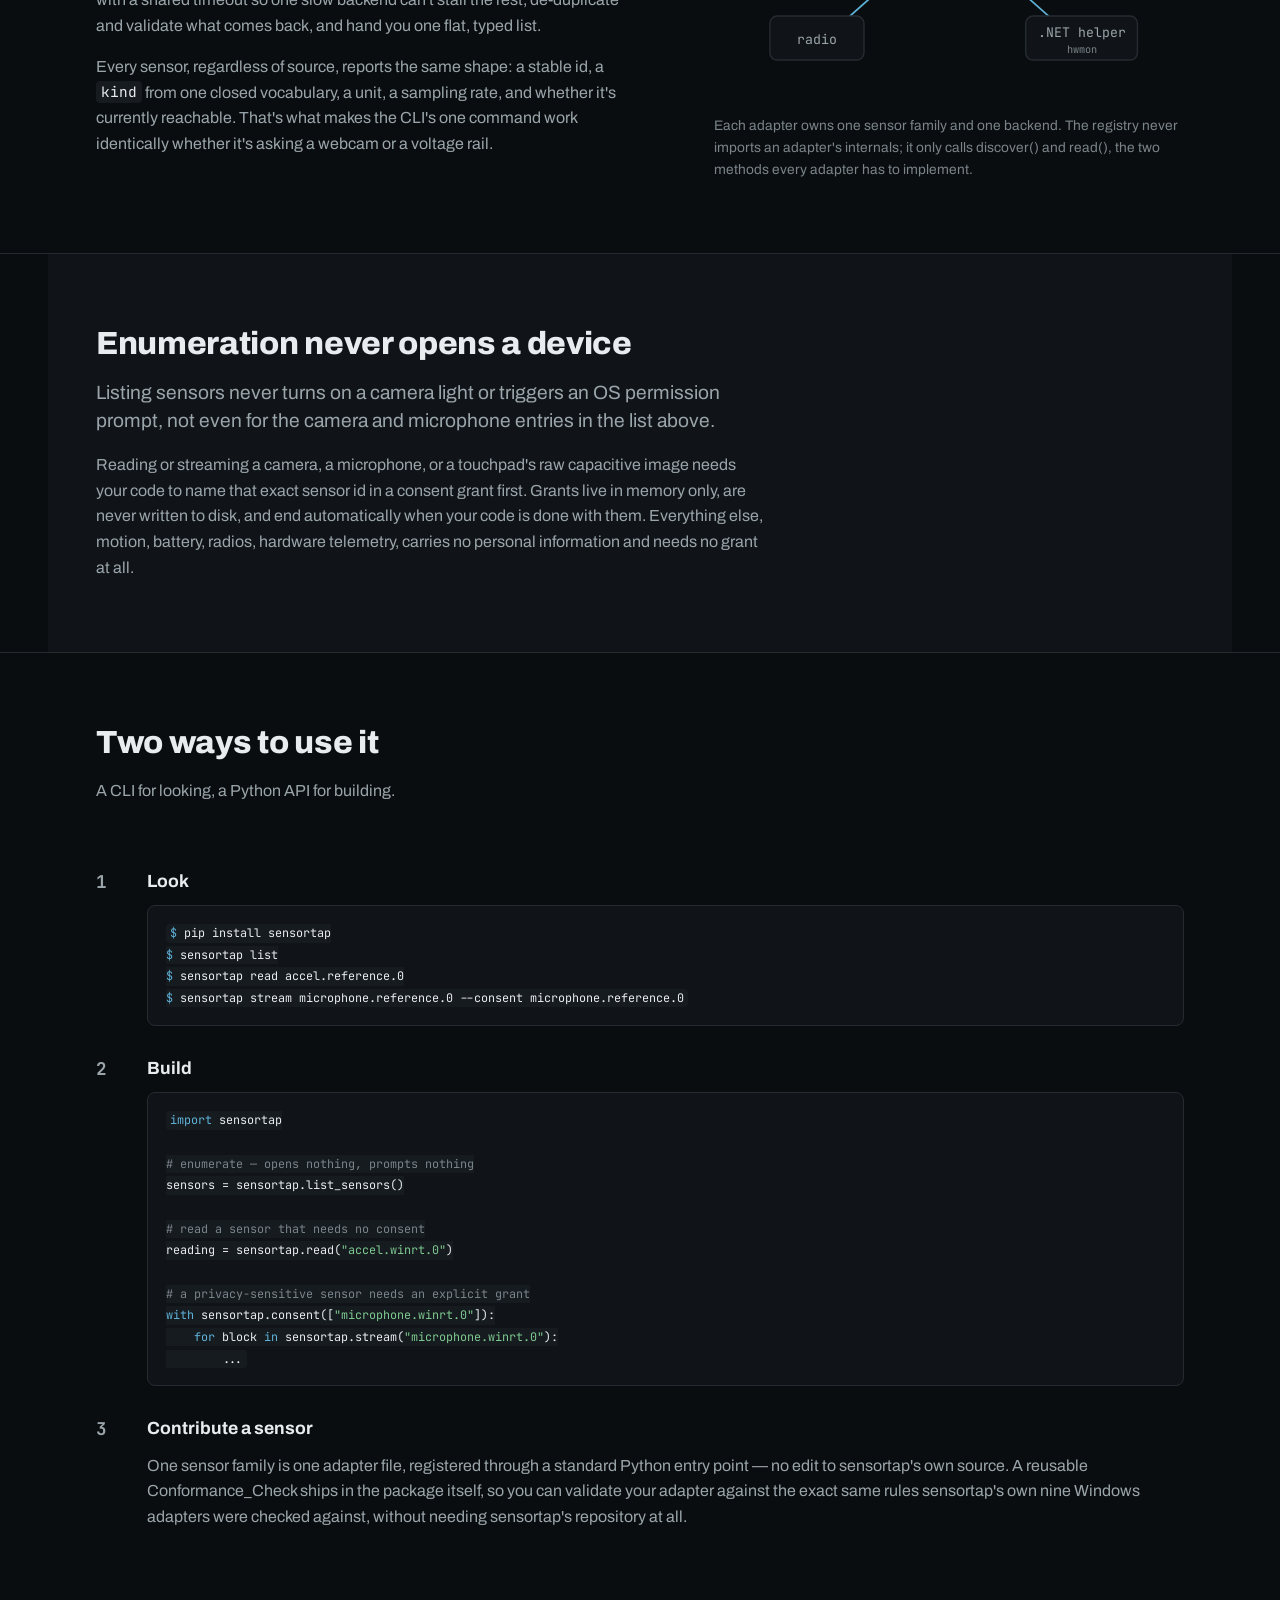
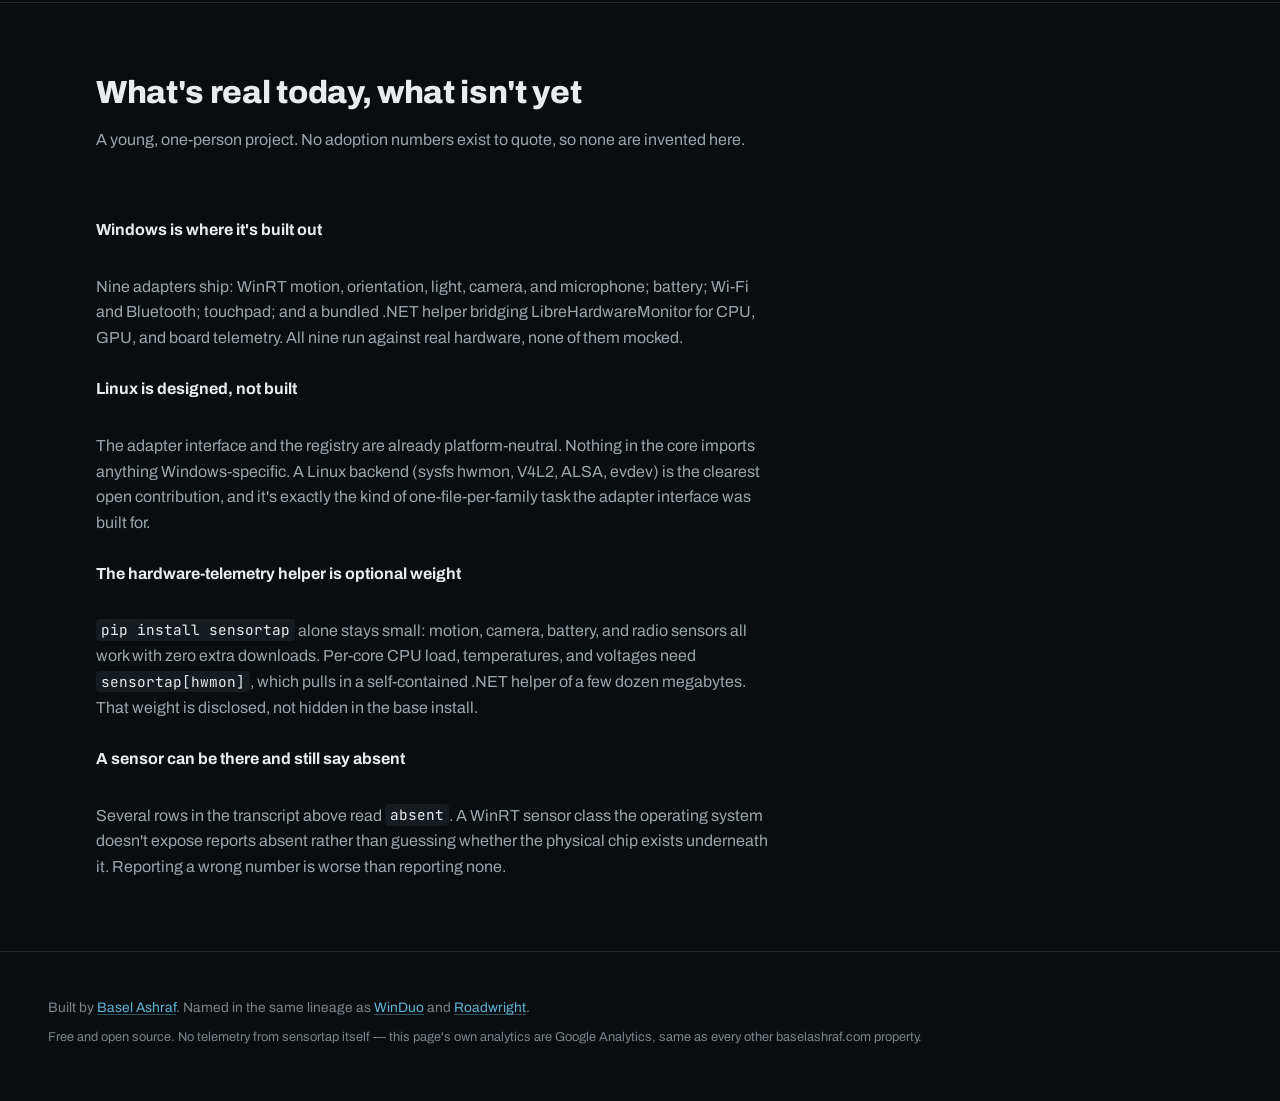
==== commit d7d95f52: "Tighten README and site copy, update test count" ====
--- a/docs/site/index.html
+++ b/docs/site/index.html
@@ -210,10 +210,9 @@
     <div class="bay__wide">
       <h2>That transcript is real</h2>
       <p class="statement">
-        86 sensors. 16 kinds. 10 of 10 backends loaded, zero failing. Captured
-        from an ordinary laptop, a Dell G3 3779, by running the actual CLI.
-        Not written from memory, not a mockup, and re-run right before this
-        page was published.
+        86 sensors. 16 kinds. 10 of 10 backends loaded, zero failing. That's
+        the real output of running the CLI on an ordinary laptop, a Dell G3
+        3779, re-run right before this page was published.
       </p>
       <p>
         Half of it is the obvious hardware: a camera, a microphone, a
@@ -237,12 +236,11 @@
         A camera adapter and a hardware-telemetry adapter have nothing in
         common as code: one talks to WinRT, the other spawns a bundled
         .NET helper and reads LibreHardwareMonitor over a local pipe.
-        sensortap doesn't pretend otherwise. Each sensor family is one
-        adapter, one file, registered through a normal Python entry point.
-        The registry's job is narrow: load every adapter it finds, run
-        discovery concurrently with a shared timeout so one slow backend
-        can't stall the rest, de-duplicate and validate what comes back,
-        and hand you one flat, typed list.
+        Each sensor family is one adapter, one file, registered through a
+        normal Python entry point. The registry's job is narrow: load every
+        adapter it finds, run discovery concurrently with a shared timeout
+        so one slow backend can't stall the rest, de-duplicate and
+        validate what comes back, and hand you one flat, typed list.
       </p>
       <p>
         Every sensor, regardless of source, reports the same shape: a
@@ -283,8 +281,8 @@
       </svg>
       <figcaption>
         Each adapter owns one sensor family and one backend. The registry
-        never imports an adapter's internals, it only calls the two
-        methods every adapter promises: discover, and read.
+        never imports an adapter's internals; it only calls discover() and
+        read(), the two methods every adapter has to implement.
       </figcaption>
     </figure>
   </section>
@@ -372,8 +370,8 @@
     <div class="bay__measure">
       <h2>What's real today, what isn't yet</h2>
       <p>
-        A young, one-person project, stated plainly. No adoption numbers
-        exist to quote, so none are invented.
+        A young, one-person project. No adoption numbers exist to quote,
+        so none are invented here.
       </p>
     </div>
 
@@ -408,11 +406,11 @@
 
       <dt>A sensor can be there and still say absent</dt>
       <dd>
-        Several rows in the transcript above read <code>absent</code>.
-        That's honest, not a bug. A WinRT sensor class the operating
-        system doesn't expose reports absent rather than guessing whether
-        the physical chip exists underneath it. Reporting a wrong number
-        is worse than reporting none.
+        Several rows in the transcript above read <code>absent</code>. A
+        WinRT sensor class the operating system doesn't expose reports
+        absent rather than guessing whether the physical chip exists
+        underneath it. Reporting a wrong number is worse than reporting
+        none.
       </dd>
     </dl>
   </section>
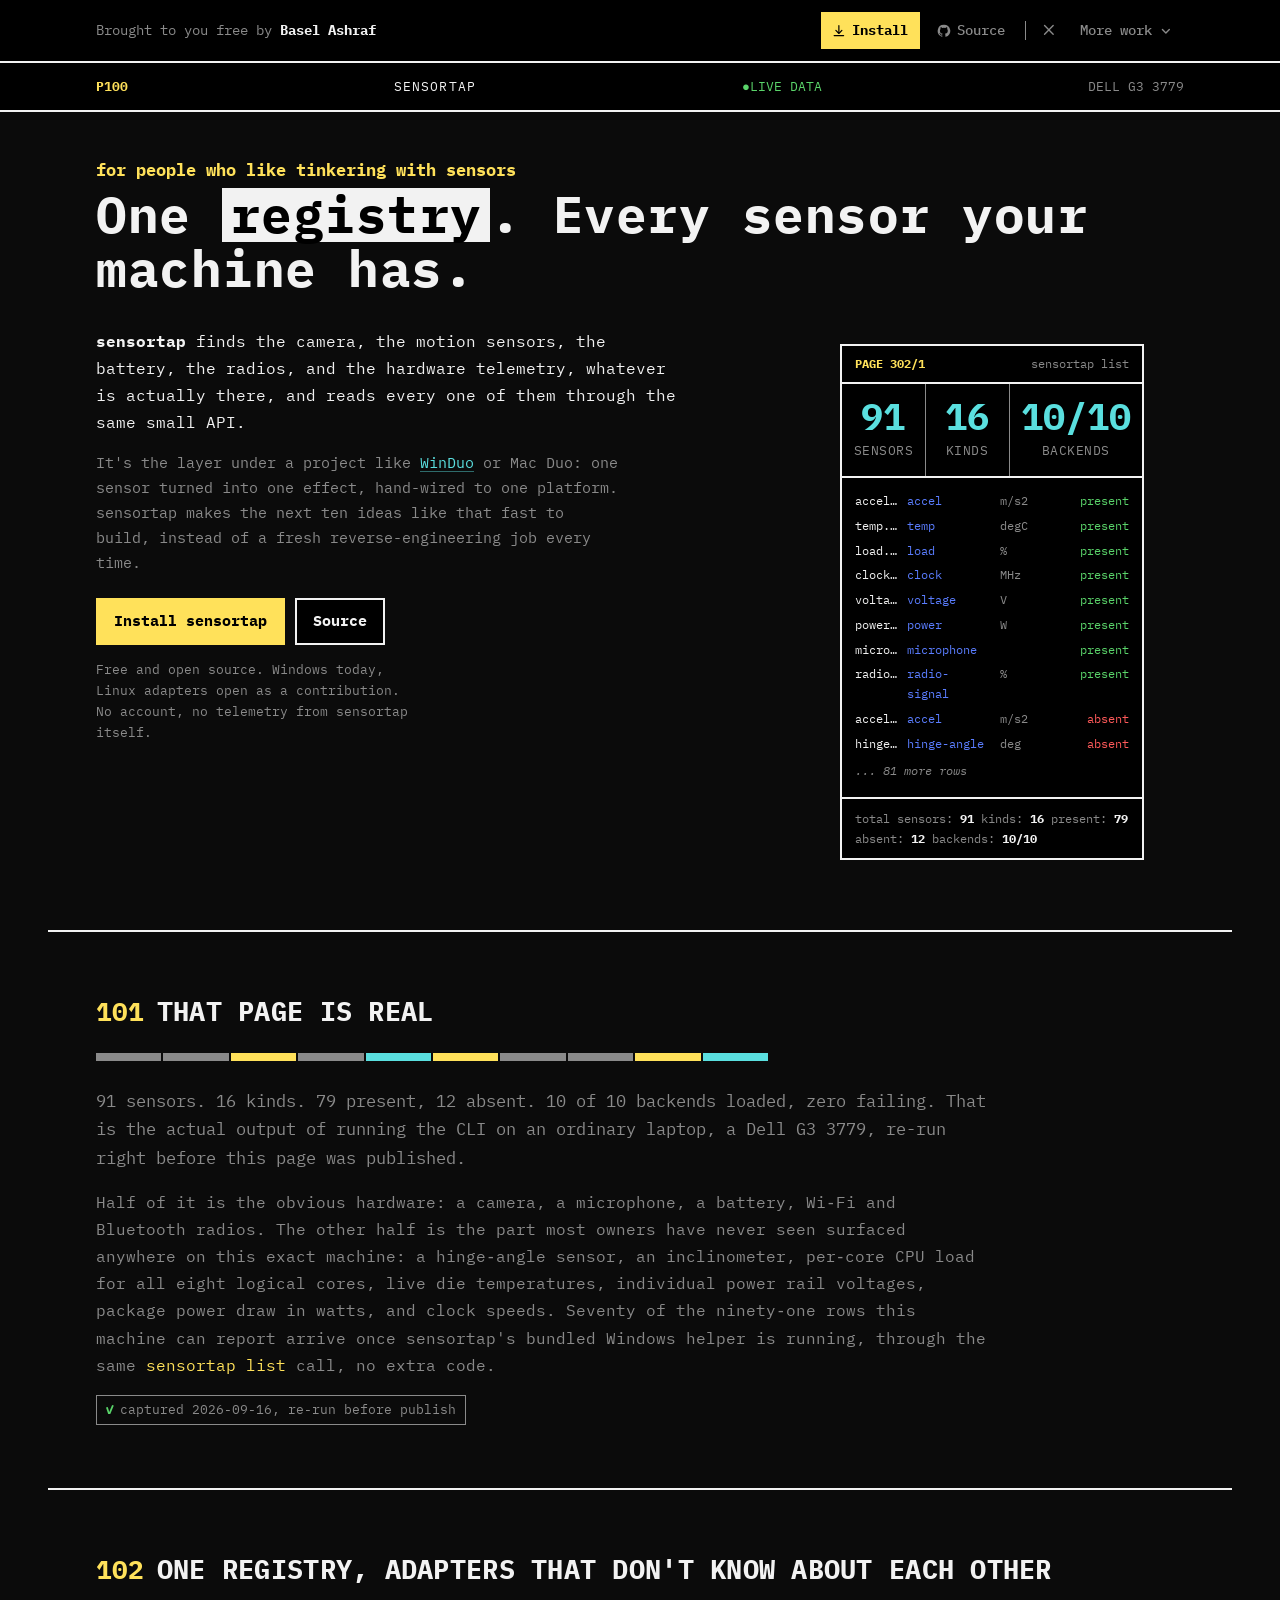
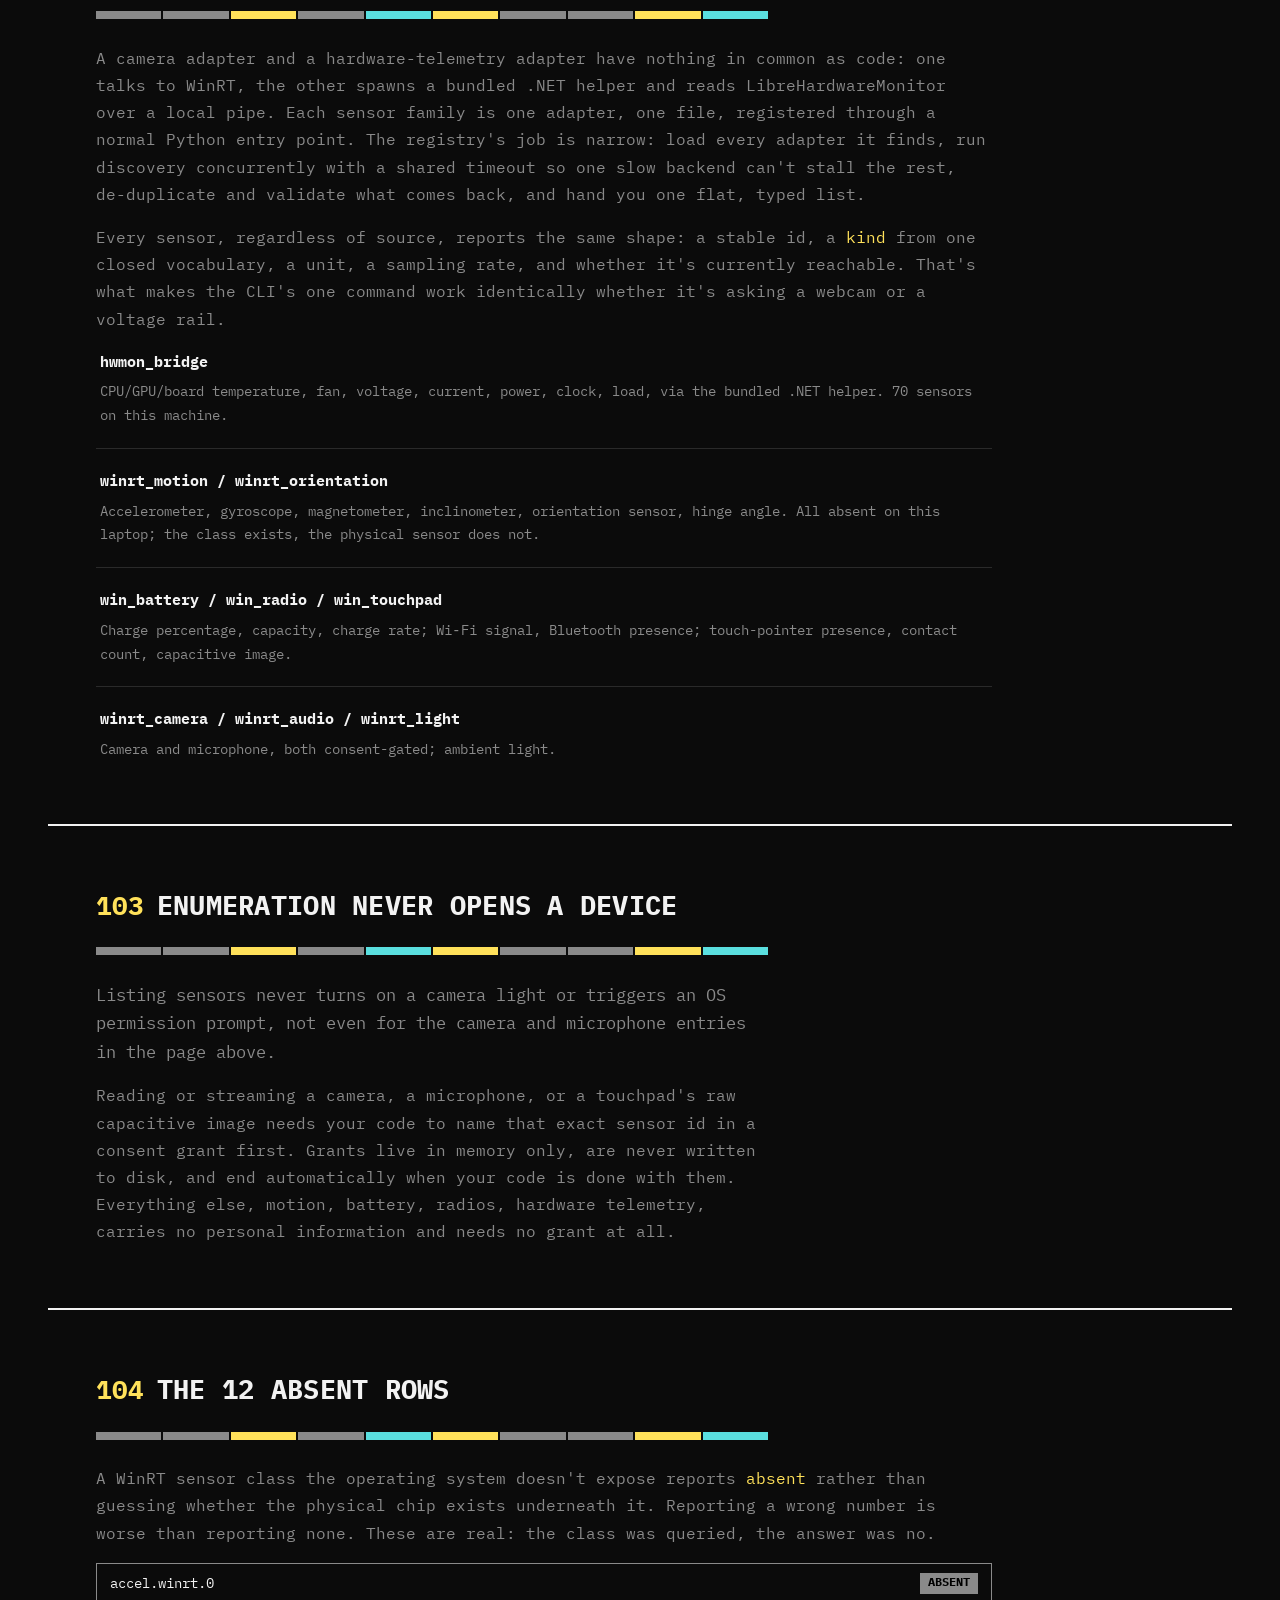
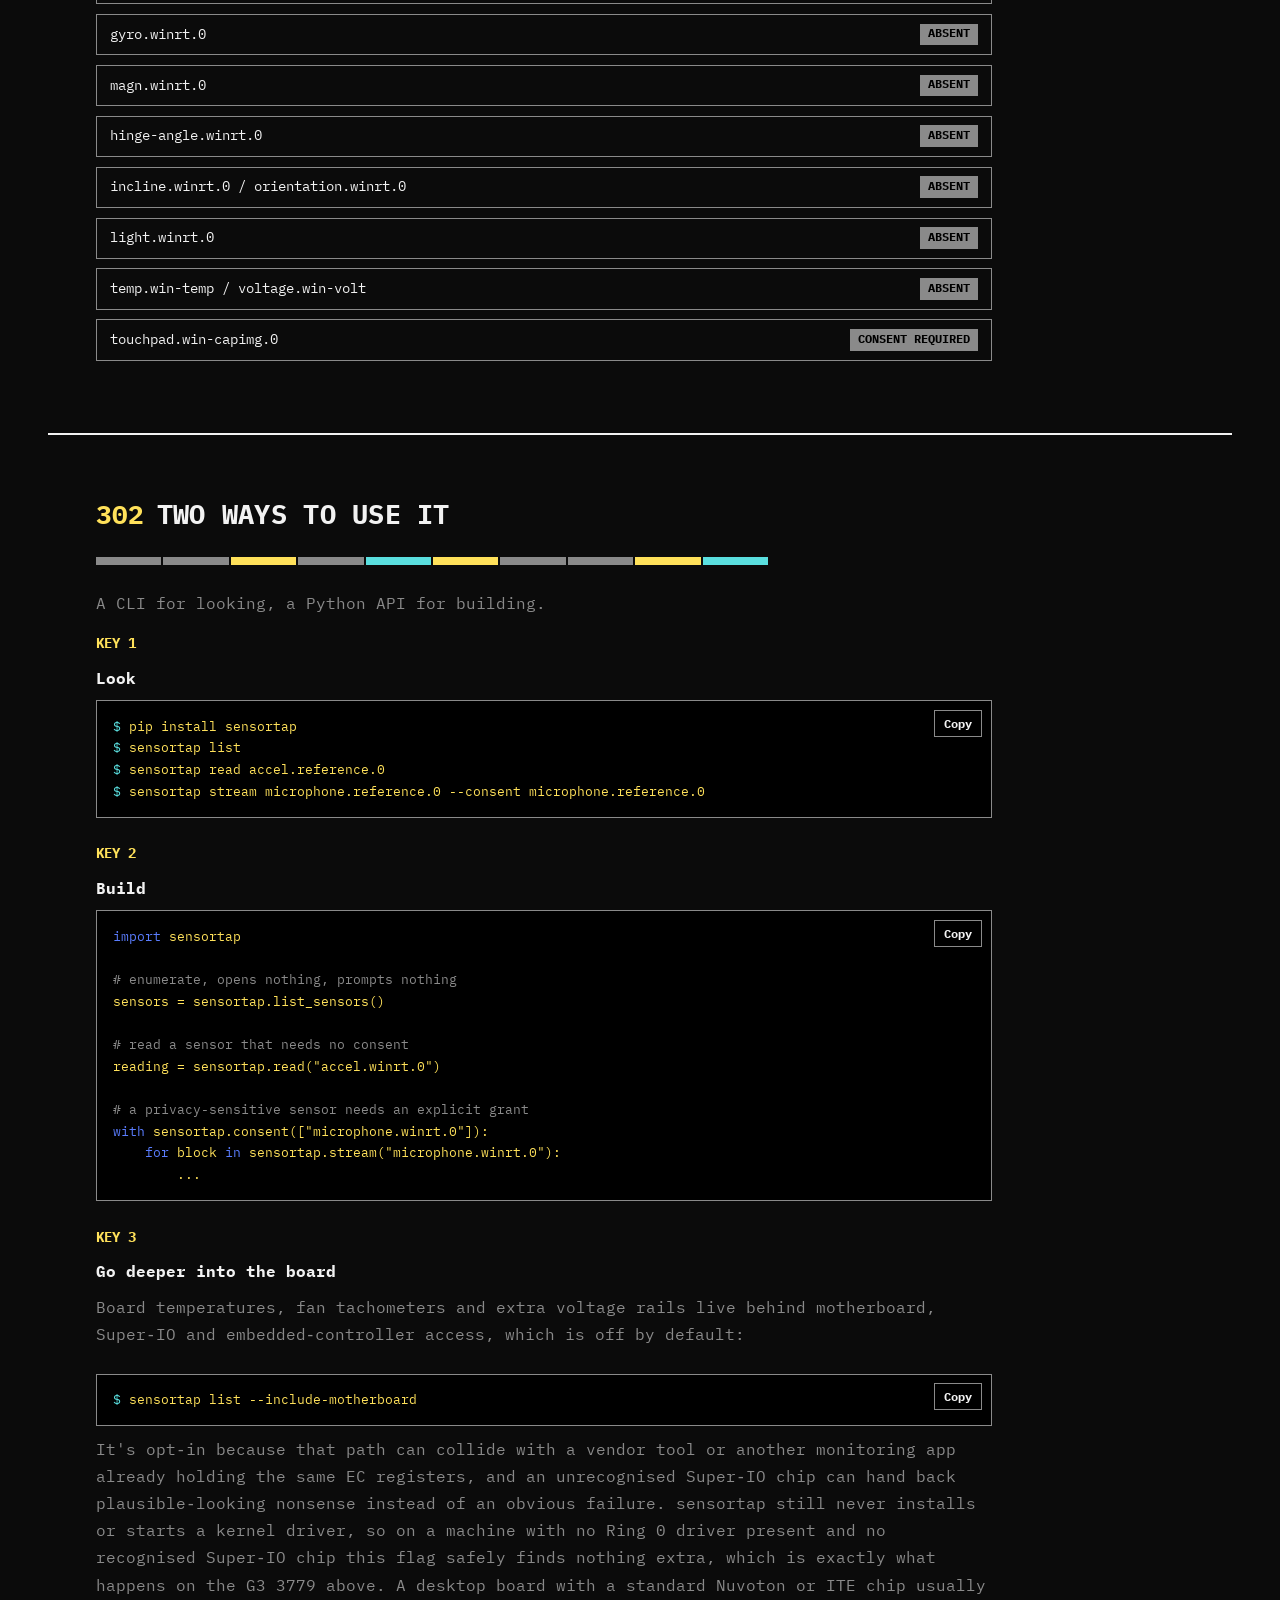
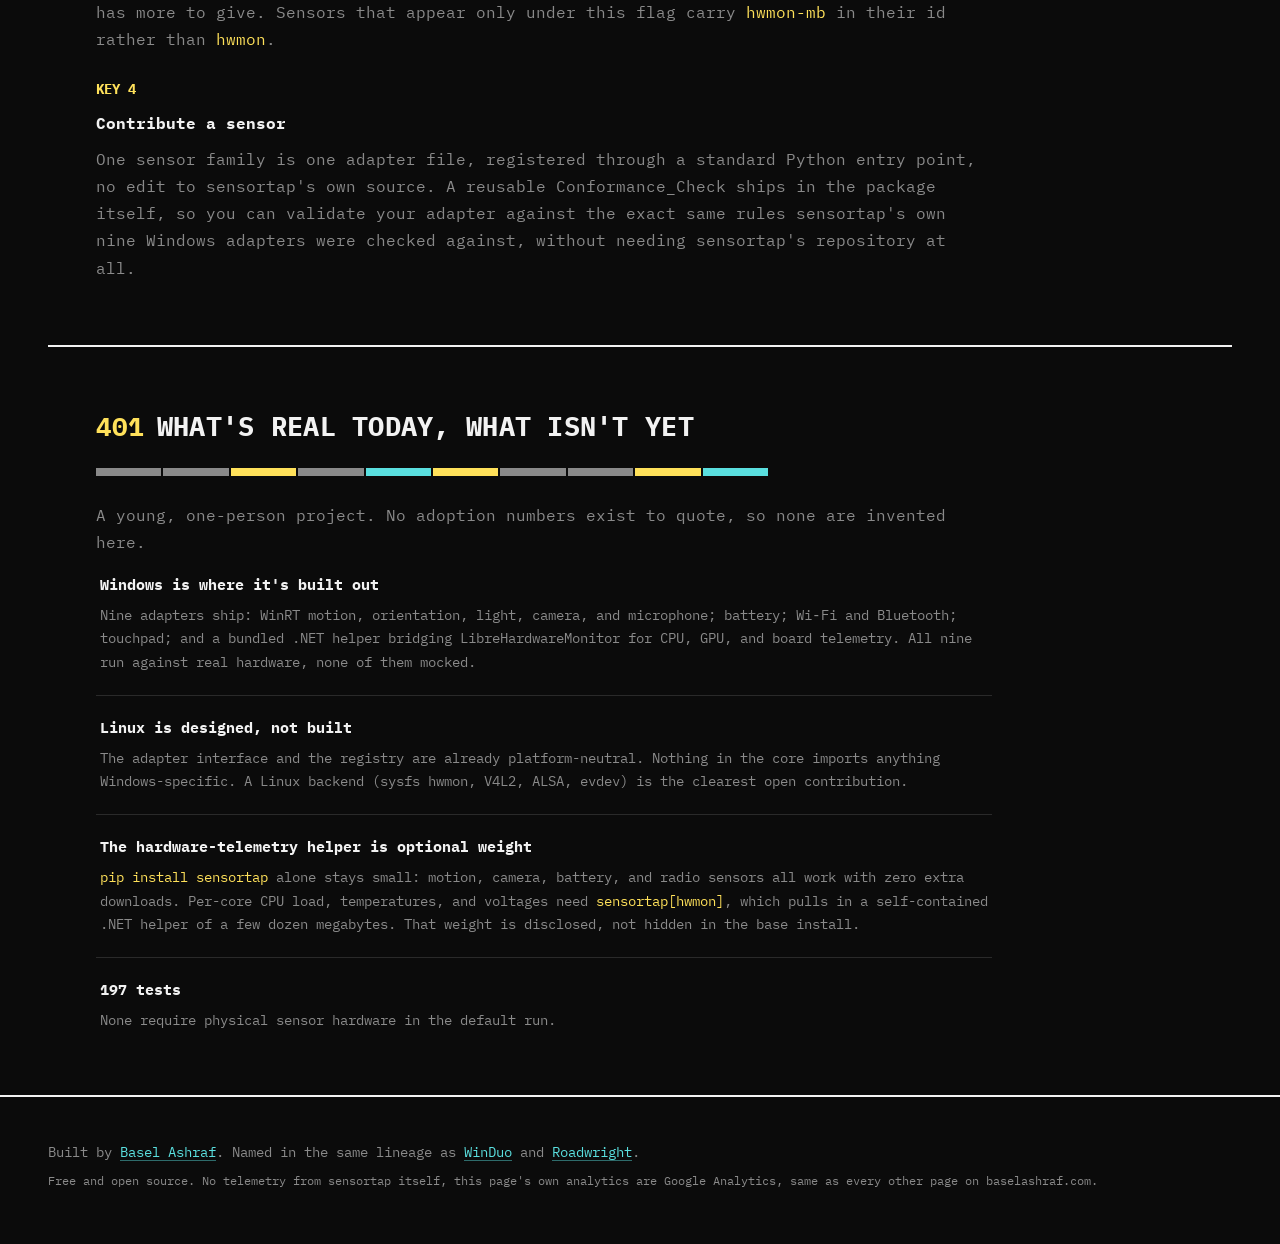
==== commit 6c4a9f82: "Add --include-motherboard opt-in; collect Power/Current sensors" ====
--- a/docs/site/index.html
+++ b/docs/site/index.html
@@ -1,31 +1,32 @@
 <!DOCTYPE html>
-<html lang="en" data-theme="dark">
+<html lang="en">
 <head>
 <meta charset="utf-8">
 <meta name="viewport" content="width=device-width, initial-scale=1">
 
 <title>sensortap: every sensor your computer has, one command</title>
-<meta name="description" content="sensortap discovers every sensor a computer has — camera, microphone, motion, battery, hardware telemetry — and reads them through one API. pip install sensortap && sensortap list. Free and open source, built for people who like linking sensors to UI and animation.">
-<link rel="canonical" href="https://sensortap.baselashraf.com/">
+<meta name="description" content="sensortap discovers every sensor a computer has, camera, microphone, motion, battery, hardware telemetry, and reads them through one API. pip install sensortap && sensortap list. Free and open source.">
+<link rel="canonical" href="https://baselashraf.com/sensortap/">
 <meta name="author" content="Basel Ashraf">
-<meta name="theme-color" content="#0a0d0f">
+<meta name="theme-color" content="#000000">
 
 <meta property="og:type" content="website">
-<meta property="og:site_name" content="sensortap">
+<meta property="og:site_name" content="Basel Ashraf">
 <meta property="og:title" content="sensortap: every sensor your computer has, one command">
-<meta property="og:description" content="One registry, every sensor. pip install sensortap && sensortap list prints every sensor a machine has — verified: 86 sensors, 16 kinds, on one ordinary laptop.">
-<meta property="og:url" content="https://sensortap.baselashraf.com/">
+<meta property="og:description" content="pip install sensortap && sensortap list prints every sensor a machine has. Verified live: 91 sensors, 16 kinds, 79 present, on one ordinary laptop.">
+<meta property="og:url" content="https://baselashraf.com/sensortap/">
 <meta name="twitter:card" content="summary">
 <meta name="twitter:creator" content="@BaselAshraf81">
 <meta name="twitter:title" content="sensortap: every sensor your computer has, one command">
-<meta name="twitter:description" content="One registry, every sensor. Verified: 86 sensors, 16 kinds, on one ordinary laptop.">
+<meta name="twitter:description" content="Verified live: 91 sensors, 16 kinds, 79 present, on one ordinary laptop.">
 
 <script type="application/ld+json">
 {
   "@context": "https://schema.org",
   "@type": "SoftwareApplication",
+  "@id": "https://baselashraf.com/#sensortap",
   "name": "sensortap",
-  "url": "https://sensortap.baselashraf.com/",
+  "url": "https://baselashraf.com/sensortap/",
   "applicationCategory": "DeveloperApplication",
   "operatingSystem": "Windows 10 or later (Linux adapters planned)",
   "description": "A cross-platform Python framework that discovers every sensor a computer has and exposes raw readings through one unified API. One registry, many independent adapters, no hardware-specific code required from the caller.",
@@ -49,7 +50,7 @@
     {
       "@type": "Question",
       "name": "Is sensortap an app or a library?",
-      "acceptedAnswer": { "@type": "Answer", "text": "Both. It ships a CLI (list, read, stream, inspect) and a Python API (sensortap.list_sensors(), .read(), .stream()). It's infrastructure: it does not build finished sensor apps for you, it makes building your own fast." }
+      "acceptedAnswer": { "@type": "Answer", "text": "Both. It ships a CLI (list, read, stream, inspect) and a Python API (sensortap.list_sensors(), .read(), .stream()), meant as the plumbing layer under a sensor-driven tool you build on top of it." }
     },
     {
       "@type": "Question",
@@ -68,13 +69,13 @@
 <link rel="icon" href="icon.svg" type="image/svg+xml">
 <link rel="preconnect" href="https://fonts.googleapis.com">
 <link rel="preconnect" href="https://fonts.gstatic.com" crossorigin>
-<link href="https://fonts.googleapis.com/css2?family=Archivo:wght@400;500;600;700;800&family=JetBrains+Mono:wght@400;500;600&display=swap" rel="stylesheet">
+<link href="https://fonts.googleapis.com/css2?family=IBM+Plex+Mono:wght@400;500;600;700&display=swap" rel="stylesheet">
 <link rel="stylesheet" href="style.css">
 
 <!--
-  Google tag (gtag.js) — same Measurement ID as every other property on
-  baselashraf.com, so this subdomain lands in the same GA4 property and the
-  same sessions as the rest of the site.
+  Google tag (gtag.js), same Measurement ID as every other page on
+  baselashraf.com, so this path's traffic lands in the same property and
+  the same sessions as the rest of the site.
 -->
 <script async src="https://www.googletagmanager.com/gtag/js?id=G-GM71X3G33E"></script>
 <script>
@@ -90,7 +91,7 @@
 
 <nav class="bar" aria-label="Site navigation">
   <div class="bar__inner">
-    <a class="bar__name" href="https://baselashraf.com" rel="author">
+    <a class="bar__name" href="/" rel="author">
       Brought to you free by <strong>Basel Ashraf</strong>
     </a>
     <ul class="bar__links">
@@ -119,15 +120,15 @@
             <svg class="icon drop__chevron" viewBox="0 0 16 16" aria-hidden="true" fill="none" stroke="currentColor" stroke-width="1.6" stroke-linecap="round" stroke-linejoin="round"><path d="M4 6.5 8 10.5l4-4"/></svg>
           </summary>
           <div class="drop__menu drop__menu--right">
-            <a class="drop__option" href="https://winduo.baselashraf.com" rel="noopener">
+            <a class="drop__option" href="/winduo/" rel="noopener">
               <span class="drop__name">WinDuo</span>
               <span class="drop__note">One sensor, one effect: the webcam becomes a hinge sensor.</span>
             </a>
-            <a class="drop__option" href="https://roadwright.baselashraf.com" rel="noopener">
+            <a class="drop__option" href="/roadwright/" rel="noopener">
               <span class="drop__name">Roadwright</span>
               <span class="drop__note">Draw a wheel, see the road it needs to roll smoothly.</span>
             </a>
-            <a class="drop__option" href="https://baselashraf.com" rel="noopener">
+            <a class="drop__option" href="/" rel="noopener">
               <span class="drop__name">Everything else</span>
               <span class="drop__note">The rest of what I build, at baselashraf.com.</span>
             </a>
@@ -138,204 +139,271 @@
   </div>
 </nav>
 
+<div class="tt-head" aria-hidden="true">
+  <div class="tt-head__row">
+    <span class="tt-head__page">P100</span>
+    <span class="tt-head__mag">SENSORTAP</span>
+    <span class="tt-head__live">LIVE DATA</span>
+    <span class="tt-head__clock">DELL G3 3779</span>
+  </div>
+</div>
+
 <header class="hero" id="top">
-  <div class="hero__grain" aria-hidden="true"></div>
-
   <div class="hero__inner">
-    <div class="hero__say">
-      <p class="hero__kicker">for people who like tinkering with sensors</p>
-      <h1 class="wordmark">sensortap</h1>
-      <p class="lede">
-        One registry. Every sensor your machine has. <strong>sensortap</strong>
-        finds the camera, the motion sensors, the battery, the radios, and
-        the hardware telemetry, whatever is actually there, and reads every
-        one of them through the same small API.
-      </p>
-      <p class="lede lede--quiet">
-        It's the layer under a project like <a href="https://winduo.baselashraf.com">WinDuo</a>
-        or Mac&nbsp;Duo: one sensor turned into one effect, hand-wired to one
-        platform. sensortap makes the next ten ideas like that fast to
-        build, instead of a fresh reverse-engineering job every time.
-      </p>
-
-      <div class="actions">
-        <a class="button button--primary" href="#install">
-          <svg class="icon" viewBox="0 0 16 16" aria-hidden="true" fill="none" stroke="currentColor" stroke-width="1.4" stroke-linecap="round" stroke-linejoin="round"><path d="M8 2v8"/><path d="M4.5 7.5 8 11l3.5-3.5"/><path d="M2.5 13.5h11"/></svg>
-          Get sensortap
-        </a>
-        <a class="button" href="https://github.com/BaselAshraf81/sensortap" rel="noopener">
-          View source
-        </a>
-      </div>
-      <p class="fineprint">
-        Free and open source. Windows today, Linux adapters open as a
-        contribution. No account, no telemetry.
-      </p>
-    </div>
-
-    <!--
-      The hero artifact: real output from a real machine, not a mockup.
-      Captured verbatim from `sensortap list` on a Dell G3 3779 and
-      re-verified before publish. A curated slice of the real transcript
-      (one or two rows per kind, not all 52 load/clock rows) plus the exact
-      real summary line the CLI itself prints.
-    -->
-    <figure class="term" aria-label="Terminal output showing sensortap discovering 86 real sensors on a laptop, grouped by kind, with their availability.">
-      <div class="term__bar">
-        <span class="term__dot"></span><span class="term__dot"></span><span class="term__dot"></span>
-        <span class="term__title">tested on Dell G3 3779</span>
-      </div>
-      <pre class="term__body"><code><span class="term__prompt">$</span> pip install sensortap
-<span class="term__prompt">$</span> sensortap list
-<span class="term__row"><span class="term__id">accel.reference.0</span>          <span class="term__kind">accel</span>       m/s2   <span class="term__present">present</span></span>
-<span class="term__row"><span class="term__id">accel.winrt.0</span>               <span class="term__kind">accel</span>       m/s2   <span class="term__absent">absent</span></span>
-<span class="term__row"><span class="term__id">battery.win-pct...</span>          <span class="term__kind">battery</span>     %      <span class="term__present">present</span></span>
-<span class="term__row"><span class="term__id">clock.hwmon.08ba84...</span>       <span class="term__kind">clock</span>       MHz    <span class="term__present">present</span></span>
-<span class="term__row"><span class="term__id">hinge-angle.winrt.0</span>         <span class="term__kind">hinge-angle</span> deg    <span class="term__absent">absent</span></span>
-<span class="term__row"><span class="term__id">load.hwmon.037e93...</span>        <span class="term__kind">load</span>        %      <span class="term__present">present</span></span>
-<span class="term__row"><span class="term__id">microphone.reference.0</span>      <span class="term__kind">microphone</span>         <span class="term__present">present</span></span>
-<span class="term__row"><span class="term__id">radio-signal.win-radio.0</span>    <span class="term__kind">radio-signal</span> %     <span class="term__present">present</span></span>
-<span class="term__row"><span class="term__id">temp.hwmon.2aed454...</span>       <span class="term__kind">temp</span>        degC   <span class="term__present">present</span></span>
-<span class="term__row"><span class="term__id">voltage.hwmon.2da99...</span>      <span class="term__kind">voltage</span>     V      <span class="term__present">present</span></span>
-<span class="term__ellipsis">&hellip; 76 more rows</span>
-<span class="term__summary">total sensors: <strong>86</strong>  kinds: <strong>16</strong>  backends contributing: <strong>10</strong>  non-contributing: <strong>0</strong></span>
-<span class="term__prompt term__cursor">❯</span></code></pre>
-    </figure>
+    <p class="hero__kicker">for people who like tinkering with sensors</p>
+    <h1 class="wordmark">One <span class="wordmark__stripe">registry</span>. Every sensor your machine has.</h1>
+
+    <div class="hero__grid">
+      <div>
+        <p class="lede">
+          <strong>sensortap</strong> finds the camera, the motion sensors, the battery, the radios,
+          and the hardware telemetry, whatever is actually there, and reads every one of them
+          through the same small API.
+        </p>
+        <p class="lede lede--quiet">
+          It's the layer under a project like <a href="/winduo/">WinDuo</a> or Mac&nbsp;Duo: one
+          sensor turned into one effect, hand-wired to one platform. sensortap makes the next ten
+          ideas like that fast to build, instead of a fresh reverse-engineering job every time.
+        </p>
+
+        <div class="actions">
+          <a class="button button--primary" href="#install">Install sensortap</a>
+          <a class="button" href="https://github.com/BaselAshraf81/sensortap" rel="noopener">Source</a>
+        </div>
+        <p class="fineprint">
+          Free and open source. Windows today, Linux adapters open as a contribution.
+          No account, no telemetry from sensortap itself.
+        </p>
+      </div>
+
+      <!--
+        The data page: real output from `sensortap list --include-elevated`
+        on a Dell G3 3779, re-verified before publish. Every figure and row
+        below is the actual CLI's output, not a mockup.
+      -->
+      <figure class="data-page" aria-label="Summary of sensortap list output: 91 sensors found across 16 kinds, 79 present and 12 absent, all 10 backends loaded.">
+        <div class="data-page__head">
+          <span class="data-page__head-left">PAGE 302/1</span>
+          <span class="data-page__head-right">sensortap list</span>
+        </div>
+        <div class="data-page__figures">
+          <div class="figure">
+            <span class="figure__value">91</span>
+            <span class="figure__label">SENSORS</span>
+          </div>
+          <div class="figure">
+            <span class="figure__value">16</span>
+            <span class="figure__label">KINDS</span>
+          </div>
+          <div class="figure">
+            <span class="figure__value">10/10</span>
+            <span class="figure__label">BACKENDS</span>
+          </div>
+        </div>
+        <div class="data-page__rows">
+          <div class="dp-row"><span class="dp-row__id">accel.reference.0</span><span class="dp-row__kind">accel</span><span class="dp-row__unit">m/s2</span><span class="dp-row__status--present">present</span></div>
+          <div class="dp-row"><span class="dp-row__id">temp.hwmon.2aed454...</span><span class="dp-row__kind">temp</span><span class="dp-row__unit">degC</span><span class="dp-row__status--present">present</span></div>
+          <div class="dp-row"><span class="dp-row__id">load.hwmon.037e93...</span><span class="dp-row__kind">load</span><span class="dp-row__unit">%</span><span class="dp-row__status--present">present</span></div>
+          <div class="dp-row"><span class="dp-row__id">clock.hwmon.08ba84...</span><span class="dp-row__kind">clock</span><span class="dp-row__unit">MHz</span><span class="dp-row__status--present">present</span></div>
+          <div class="dp-row"><span class="dp-row__id">voltage.hwmon.2da99...</span><span class="dp-row__kind">voltage</span><span class="dp-row__unit">V</span><span class="dp-row__status--present">present</span></div>
+          <div class="dp-row"><span class="dp-row__id">power.hwmon.72bbfc...</span><span class="dp-row__kind">power</span><span class="dp-row__unit">W</span><span class="dp-row__status--present">present</span></div>
+          <div class="dp-row"><span class="dp-row__id">microphone.reference.0</span><span class="dp-row__kind">microphone</span><span class="dp-row__unit"></span><span class="dp-row__status--present">present</span></div>
+          <div class="dp-row"><span class="dp-row__id">radio-signal.win-radio.0</span><span class="dp-row__kind">radio-signal</span><span class="dp-row__unit">%</span><span class="dp-row__status--present">present</span></div>
+          <div class="dp-row"><span class="dp-row__id">accel.winrt.0</span><span class="dp-row__kind">accel</span><span class="dp-row__unit">m/s2</span><span class="dp-row__status--absent">absent</span></div>
+          <div class="dp-row"><span class="dp-row__id">hinge-angle.winrt.0</span><span class="dp-row__kind">hinge-angle</span><span class="dp-row__unit">deg</span><span class="dp-row__status--absent">absent</span></div>
+          <div class="dp-more">... 81 more rows</div>
+        </div>
+        <div class="data-page__foot">
+          total sensors: <strong>91</strong>  kinds: <strong>16</strong>  present: <strong>79</strong>  absent: <strong>12</strong>  backends: <strong>10/10</strong>
+        </div>
+      </figure>
+    </div>
   </div>
 </header>
 
 <main id="read">
 
-  <section class="bay bay--proof">
-    <div class="bay__wide">
-      <h2>That transcript is real</h2>
+  <section class="tt-page" id="page-101">
+    <div class="tt-page__head">
+      <span class="tt-page__num">101</span>
+      <h2>That page is real</h2>
+    </div>
+    <div class="tt-page__body tt-page__body--wide">
+      <div class="mosaic" aria-hidden="true">
+        <span></span><span></span><span></span><span></span><span></span>
+        <span></span><span></span><span></span><span></span><span></span>
+      </div>
       <p class="statement">
-        86 sensors. 16 kinds. 10 of 10 backends loaded, zero failing. That's
-        the real output of running the CLI on an ordinary laptop, a Dell G3
-        3779, re-run right before this page was published.
+        91 sensors. 16 kinds. 79 present, 12 absent. 10 of 10 backends loaded, zero failing.
+        That is the actual output of running the CLI on an ordinary laptop, a Dell G3 3779,
+        re-run right before this page was published.
       </p>
       <p>
-        Half of it is the obvious hardware: a camera, a microphone, a
-        battery, Wi&#8209;Fi and Bluetooth radios. The other half is the part
-        most owners have never seen surfaced anywhere on this exact machine:
-        a hinge&#8209;angle sensor, an inclinometer, per&#8209;core CPU load
-        for all eight logical cores, live die temperatures, individual power
-        rail voltages, and clock speeds. The last 65 of those arrive once
-        sensortap's bundled Windows helper is running, through the same
-        <code>sensortap list</code> call, no extra code.
-      </p>
+        Half of it is the obvious hardware: a camera, a microphone, a battery, Wi&#8209;Fi and
+        Bluetooth radios. The other half is the part most owners have never seen surfaced
+        anywhere on this exact machine: a hinge&#8209;angle sensor, an inclinometer,
+        per&#8209;core CPU load for all eight logical cores, live die temperatures, individual
+        power rail voltages, package power draw in watts, and clock speeds. Seventy of the
+        ninety&#8209;one rows this machine can report arrive once sensortap's bundled Windows
+        helper is running, through the same <code>sensortap list</code> call, no extra code.
+      </p>
+      <p class="stamp">captured 2026-09-16, re-run before publish</p>
     </div>
   </section>
 
-  <hr class="snap" aria-hidden="true">
-
-  <section class="bay">
-    <div class="bay__measure">
-      <h2>One registry, many adapters, none of them knowing about each other</h2>
+  <section class="tt-page" id="page-102">
+    <div class="tt-page__head">
+      <span class="tt-page__num">102</span>
+      <h2>One registry, adapters that don't know about each other</h2>
+    </div>
+    <div class="tt-page__body tt-page__body--wide">
+      <div class="mosaic" aria-hidden="true">
+        <span></span><span></span><span></span><span></span><span></span>
+        <span></span><span></span><span></span><span></span><span></span>
+      </div>
       <p>
-        A camera adapter and a hardware-telemetry adapter have nothing in
-        common as code: one talks to WinRT, the other spawns a bundled
-        .NET helper and reads LibreHardwareMonitor over a local pipe.
-        Each sensor family is one adapter, one file, registered through a
-        normal Python entry point. The registry's job is narrow: load every
-        adapter it finds, run discovery concurrently with a shared timeout
-        so one slow backend can't stall the rest, de-duplicate and
-        validate what comes back, and hand you one flat, typed list.
+        A camera adapter and a hardware-telemetry adapter have nothing in common as code:
+        one talks to WinRT, the other spawns a bundled .NET helper and reads
+        LibreHardwareMonitor over a local pipe. Each sensor family is one adapter, one file,
+        registered through a normal Python entry point. The registry's job is narrow: load
+        every adapter it finds, run discovery concurrently with a shared timeout so one slow
+        backend can't stall the rest, de-duplicate and validate what comes back, and hand you
+        one flat, typed list.
       </p>
       <p>
-        Every sensor, regardless of source, reports the same shape: a
-        stable id, a <code>kind</code> from one closed vocabulary, a unit,
-        a sampling rate, and whether it's currently reachable. That's what
-        makes the CLI's one command work identically whether it's asking a
-        webcam or a voltage rail.
-      </p>
-    </div>
-
-    <figure class="plate">
-      <svg class="diagram" viewBox="0 0 320 220" role="img"
-           aria-label="A diagram showing one central registry connected to several independent adapters — camera, motion, battery, radio, and a Windows hardware-monitor helper — each unaware of the others.">
-        <g fill="none" stroke="var(--blue)" stroke-width="1.2">
-          <line x1="160" y1="108" x2="70" y2="30"/>
-          <line x1="160" y1="108" x2="160" y2="20"/>
-          <line x1="160" y1="108" x2="250" y2="30"/>
-          <line x1="160" y1="108" x2="70" y2="188"/>
-          <line x1="160" y1="108" x2="250" y2="188"/>
-        </g>
-        <g>
-          <rect x="128" y="86" width="64" height="44" rx="6" fill="var(--bg-panel-raised)" stroke="var(--amber)" stroke-width="1.6"/>
-          <text x="160" y="112" text-anchor="middle" font-family="JetBrains Mono, monospace" font-size="10" fill="var(--amber)">registry</text>
-        </g>
-        <g font-family="JetBrains Mono, monospace" font-size="9" fill="var(--ink-dim)">
-          <rect x="38" y="10" width="64" height="30" rx="5" fill="var(--bg-panel)" stroke="var(--line)"/>
-          <text x="70" y="29" text-anchor="middle">camera</text>
-          <rect x="128" y="2" width="64" height="30" rx="5" fill="var(--bg-panel)" stroke="var(--line)"/>
-          <text x="160" y="21" text-anchor="middle">motion</text>
-          <rect x="218" y="10" width="64" height="30" rx="5" fill="var(--bg-panel)" stroke="var(--line)"/>
-          <text x="250" y="29" text-anchor="middle">battery</text>
-          <rect x="38" y="168" width="64" height="30" rx="5" fill="var(--bg-panel)" stroke="var(--line)"/>
-          <text x="70" y="187" text-anchor="middle">radio</text>
-          <rect x="212" y="168" width="76" height="30" rx="5" fill="var(--bg-panel)" stroke="var(--line)"/>
-          <text x="250" y="182" text-anchor="middle">.NET helper</text>
-          <text x="250" y="193" text-anchor="middle" font-size="7" fill="var(--ink-faint)">hwmon</text>
-        </g>
-      </svg>
-      <figcaption>
-        Each adapter owns one sensor family and one backend. The registry
-        never imports an adapter's internals; it only calls discover() and
-        read(), the two methods every adapter has to implement.
-      </figcaption>
-    </figure>
+        Every sensor, regardless of source, reports the same shape: a stable id, a
+        <code>kind</code> from one closed vocabulary, a unit, a sampling rate, and whether
+        it's currently reachable. That's what makes the CLI's one command work identically
+        whether it's asking a webcam or a voltage rail.
+      </p>
+      <dl class="kv">
+        <div class="kv-row">
+          <dt>hwmon_bridge</dt>
+          <dd>CPU/GPU/board temperature, fan, voltage, current, power, clock, load, via the bundled .NET helper. 70 sensors on this machine.</dd>
+        </div>
+        <div class="kv-row">
+          <dt>winrt_motion / winrt_orientation</dt>
+          <dd>Accelerometer, gyroscope, magnetometer, inclinometer, orientation sensor, hinge angle. All absent on this laptop; the class exists, the physical sensor does not.</dd>
+        </div>
+        <div class="kv-row">
+          <dt>win_battery / win_radio / win_touchpad</dt>
+          <dd>Charge percentage, capacity, charge rate; Wi&#8209;Fi signal, Bluetooth presence; touch-pointer presence, contact count, capacitive image.</dd>
+        </div>
+        <div class="kv-row">
+          <dt>winrt_camera / winrt_audio / winrt_light</dt>
+          <dd>Camera and microphone, both consent-gated; ambient light.</dd>
+        </div>
+      </dl>
+    </div>
   </section>
 
-  <hr class="snap" aria-hidden="true">
-
-  <section class="bay bay--quiet">
-    <div class="bay__wide">
+  <section class="tt-page" id="page-103">
+    <div class="tt-page__head">
+      <span class="tt-page__num">103</span>
       <h2>Enumeration never opens a device</h2>
+    </div>
+    <div class="tt-page__body">
+      <div class="mosaic" aria-hidden="true">
+        <span></span><span></span><span></span><span></span><span></span>
+        <span></span><span></span><span></span><span></span><span></span>
+      </div>
       <p class="statement">
-        Listing sensors never turns on a camera light or triggers an OS
-        permission prompt, not even for the camera and microphone entries
-        in the list above.
+        Listing sensors never turns on a camera light or triggers an OS permission prompt,
+        not even for the camera and microphone entries in the page above.
       </p>
       <p>
-        Reading or streaming a camera, a microphone, or a touchpad's raw
-        capacitive image needs your code to name that exact sensor id in a
-        consent grant first. Grants live in memory only, are never written
-        to disk, and end automatically when your code is done with them.
-        Everything else, motion, battery, radios, hardware telemetry,
-        carries no personal information and needs no grant at all.
+        Reading or streaming a camera, a microphone, or a touchpad's raw capacitive image needs
+        your code to name that exact sensor id in a consent grant first. Grants live in memory
+        only, are never written to disk, and end automatically when your code is done with
+        them. Everything else, motion, battery, radios, hardware telemetry, carries no personal
+        information and needs no grant at all.
       </p>
     </div>
   </section>
 
-  <hr class="snap" aria-hidden="true">
-
-  <section class="bay bay--stack" id="install">
-    <div class="bay__measure">
+  <section class="tt-page" id="page-104">
+    <div class="tt-page__head">
+      <span class="tt-page__num">104</span>
+      <h2>The 12 absent rows</h2>
+    </div>
+    <div class="tt-page__body tt-page__body--wide">
+      <div class="mosaic" aria-hidden="true">
+        <span></span><span></span><span></span><span></span><span></span>
+        <span></span><span></span><span></span><span></span><span></span>
+      </div>
+      <p>
+        A WinRT sensor class the operating system doesn't expose reports <code>absent</code>
+        rather than guessing whether the physical chip exists underneath it. Reporting a wrong
+        number is worse than reporting none. These are real: the class was queried, the answer
+        was no.
+      </p>
+
+      <details class="reveal">
+        <summary>accel.winrt.0 <span class="reveal__tag">ABSENT</span></summary>
+        <p class="reveal__body">No physical accelerometer exposed by WinRT on this laptop. The reference adapter's synthetic accelerometer (<code>accel.reference.0</code>) is present instead, used for testing without hardware.</p>
+      </details>
+      <details class="reveal">
+        <summary>gyro.winrt.0 <span class="reveal__tag">ABSENT</span></summary>
+        <p class="reveal__body">No gyroscope. Same WinRT class check as accel.winrt.0, same honest result.</p>
+      </details>
+      <details class="reveal">
+        <summary>magn.winrt.0 <span class="reveal__tag">ABSENT</span></summary>
+        <p class="reveal__body">No magnetometer exposed by the OS on this hardware.</p>
+      </details>
+      <details class="reveal">
+        <summary>hinge-angle.winrt.0 <span class="reveal__tag">ABSENT</span></summary>
+        <p class="reveal__body">Hinge-angle sensors ship on 2-in-1 and foldable devices. A Dell G3 3779 is neither.</p>
+      </details>
+      <details class="reveal">
+        <summary>incline.winrt.0 / orientation.winrt.0 <span class="reveal__tag">ABSENT</span></summary>
+        <p class="reveal__body">Both are derived from the same motion sensors this machine doesn't have, so both report absent rather than a fabricated reading.</p>
+      </details>
+      <details class="reveal">
+        <summary>light.winrt.0 <span class="reveal__tag">ABSENT</span></summary>
+        <p class="reveal__body">No ambient light sensor on this laptop's lid.</p>
+      </details>
+      <details class="reveal">
+        <summary>temp.win-temp / voltage.win-volt <span class="reveal__tag">ABSENT</span></summary>
+        <p class="reveal__body">Battery-pack temperature and cell voltage aren't exposed by this laptop's battery controller over the Windows API this adapter uses.</p>
+      </details>
+      <details class="reveal">
+        <summary>touchpad.win-capimg.0 <span class="reveal__tag">CONSENT REQUIRED</span></summary>
+        <p class="reveal__body">This sensor is present. Reading it needs an explicit consent grant, because it's the touchpad's raw capacitive image.</p>
+      </details>
+    </div>
+  </section>
+
+  <section class="tt-page" id="install">
+    <div class="tt-page__head">
+      <span class="tt-page__num">302</span>
       <h2>Two ways to use it</h2>
-      <p>
-        A CLI for looking, a Python API for building.
-      </p>
-    </div>
-
-    <ol class="steps">
-      <li class="step">
-        <p class="step__num" aria-hidden="true">1</p>
-        <div>
+    </div>
+    <div class="tt-page__body tt-page__body--wide">
+      <div class="mosaic" aria-hidden="true">
+        <span></span><span></span><span></span><span></span><span></span>
+        <span></span><span></span><span></span><span></span><span></span>
+      </div>
+      <p>A CLI for looking, a Python API for building.</p>
+
+      <ol class="steps">
+        <li class="step">
+          <span class="step__key">KEY 1</span>
           <h3>Look</h3>
-          <pre class="code-block"><code><span class="term__prompt">$</span> pip install sensortap
-<span class="term__prompt">$</span> sensortap list
-<span class="term__prompt">$</span> sensortap read accel.reference.0
-<span class="term__prompt">$</span> sensortap stream microphone.reference.0 --consent microphone.reference.0</code></pre>
-        </div>
-      </li>
-      <li class="step">
-        <p class="step__num" aria-hidden="true">2</p>
-        <div>
+          <div class="code-block-wrap">
+            <pre class="code-block" id="cmd-look"><code><span class="prompt">$</span> pip install sensortap
+<span class="prompt">$</span> sensortap list
+<span class="prompt">$</span> sensortap read accel.reference.0
+<span class="prompt">$</span> sensortap stream microphone.reference.0 --consent microphone.reference.0</code></pre>
+            <button class="copy-btn" type="button" data-copy-target="cmd-look">Copy</button>
+          </div>
+        </li>
+        <li class="step">
+          <span class="step__key">KEY 2</span>
           <h3>Build</h3>
-          <pre class="code-block"><code><span class="kw">import</span> sensortap
-
-<span class="cm"># enumerate — opens nothing, prompts nothing</span>
+          <div class="code-block-wrap">
+            <pre class="code-block" id="cmd-build"><code><span class="kw">import</span> sensortap
+
+<span class="cm"># enumerate, opens nothing, prompts nothing</span>
 sensors = sensortap.list_sensors()
 
 <span class="cm"># read a sensor that needs no consent</span>
@@ -345,74 +413,97 @@
 <span class="kw">with</span> sensortap.consent([<span class="str">"microphone.winrt.0"</span>]):
     <span class="kw">for</span> block <span class="kw">in</span> sensortap.stream(<span class="str">"microphone.winrt.0"</span>):
         ...</code></pre>
-        </div>
-      </li>
-      <li class="step">
-        <p class="step__num" aria-hidden="true">3</p>
-        <div>
+            <button class="copy-btn" type="button" data-copy-target="cmd-build">Copy</button>
+          </div>
+        </li>
+        <li class="step">
+          <span class="step__key">KEY 3</span>
+          <h3>Go deeper into the board</h3>
+          <p>
+            Board temperatures, fan tachometers and extra voltage rails live behind
+            motherboard, Super&#8209;IO and embedded&#8209;controller access, which is off by
+            default:
+          </p>
+          <div class="code-block-wrap">
+            <pre class="code-block" id="cmd-mb"><code><span class="prompt">$</span> sensortap list --include-motherboard</code></pre>
+            <button class="copy-btn" type="button" data-copy-target="cmd-mb">Copy</button>
+          </div>
+          <p>
+            It's opt&#8209;in because that path can collide with a vendor tool or another
+            monitoring app already holding the same EC registers, and an unrecognised
+            Super&#8209;IO chip can hand back plausible&#8209;looking nonsense instead of an
+            obvious failure. sensortap still never installs or starts a kernel driver, so on a
+            machine with no Ring&nbsp;0 driver present and no recognised Super&#8209;IO chip
+            this flag safely finds nothing extra, which is exactly what happens on the G3 3779
+            above. A desktop board with a standard Nuvoton or ITE chip usually has more to
+            give. Sensors that appear only under this flag carry <code>hwmon-mb</code> in their
+            id rather than <code>hwmon</code>.
+          </p>
+        </li>
+        <li class="step">
+          <span class="step__key">KEY 4</span>
           <h3>Contribute a sensor</h3>
           <p>
-            One sensor family is one adapter file, registered through a
-            standard Python entry point &mdash; no edit to sensortap's own
-            source. A reusable Conformance_Check ships in the package
-            itself, so you can validate your adapter against the exact same
-            rules sensortap's own nine Windows adapters were checked
-            against, without needing sensortap's repository at all.
+            One sensor family is one adapter file, registered through a standard Python entry
+            point, no edit to sensortap's own source. A reusable Conformance_Check ships in the
+            package itself, so you can validate your adapter against the exact same rules
+            sensortap's own nine Windows adapters were checked against, without needing
+            sensortap's repository at all.
           </p>
-        </div>
-      </li>
-    </ol>
+        </li>
+      </ol>
+    </div>
   </section>
 
-  <hr class="snap" aria-hidden="true">
-
-  <section class="bay bay--limits">
-    <div class="bay__measure">
+  <section class="tt-page" id="page-401">
+    <div class="tt-page__head">
+      <span class="tt-page__num">401</span>
       <h2>What's real today, what isn't yet</h2>
+    </div>
+    <div class="tt-page__body tt-page__body--wide">
+      <div class="mosaic" aria-hidden="true">
+        <span></span><span></span><span></span><span></span><span></span>
+        <span></span><span></span><span></span><span></span><span></span>
+      </div>
       <p>
-        A young, one-person project. No adoption numbers exist to quote,
-        so none are invented here.
-      </p>
-    </div>
-
-    <dl class="limits">
-      <dt>Windows is where it's built out</dt>
-      <dd>
-        Nine adapters ship: WinRT motion, orientation, light, camera, and
-        microphone; battery; Wi&#8209;Fi and Bluetooth; touchpad; and a
-        bundled .NET helper bridging LibreHardwareMonitor for CPU, GPU,
-        and board telemetry. All nine run against real hardware, none of
-        them mocked.
-      </dd>
-
-      <dt>Linux is designed, not built</dt>
-      <dd>
-        The adapter interface and the registry are already
-        platform-neutral. Nothing in the core imports anything
-        Windows-specific. A Linux backend (sysfs hwmon, V4L2, ALSA, evdev)
-        is the clearest open contribution, and it's exactly the kind of
-        one-file-per-family task the adapter interface was built for.
-      </dd>
-
-      <dt>The hardware-telemetry helper is optional weight</dt>
-      <dd>
-        <code>pip install sensortap</code> alone stays small: motion,
-        camera, battery, and radio sensors all work with zero extra
-        downloads. Per-core CPU load, temperatures, and voltages need
-        <code>sensortap[hwmon]</code>, which pulls in a self-contained
-        .NET helper of a few dozen megabytes. That weight is disclosed, not
-        hidden in the base install.
-      </dd>
-
-      <dt>A sensor can be there and still say absent</dt>
-      <dd>
-        Several rows in the transcript above read <code>absent</code>. A
-        WinRT sensor class the operating system doesn't expose reports
-        absent rather than guessing whether the physical chip exists
-        underneath it. Reporting a wrong number is worse than reporting
-        none.
-      </dd>
-    </dl>
+        A young, one-person project. No adoption numbers exist to quote, so none are invented
+        here.
+      </p>
+
+      <dl class="kv">
+        <div class="kv-row">
+          <dt>Windows is where it's built out</dt>
+          <dd>
+            Nine adapters ship: WinRT motion, orientation, light, camera, and microphone;
+            battery; Wi&#8209;Fi and Bluetooth; touchpad; and a bundled .NET helper bridging
+            LibreHardwareMonitor for CPU, GPU, and board telemetry. All nine run against real
+            hardware, none of them mocked.
+          </dd>
+        </div>
+        <div class="kv-row">
+          <dt>Linux is designed, not built</dt>
+          <dd>
+            The adapter interface and the registry are already platform-neutral. Nothing in
+            the core imports anything Windows-specific. A Linux backend (sysfs hwmon, V4L2,
+            ALSA, evdev) is the clearest open contribution.
+          </dd>
+        </div>
+        <div class="kv-row">
+          <dt>The hardware-telemetry helper is optional weight</dt>
+          <dd>
+            <code>pip install sensortap</code> alone stays small: motion, camera, battery, and
+            radio sensors all work with zero extra downloads. Per-core CPU load, temperatures,
+            and voltages need <code>sensortap[hwmon]</code>, which pulls in a self-contained
+            .NET helper of a few dozen megabytes. That weight is disclosed, not hidden in the
+            base install.
+          </dd>
+        </div>
+        <div class="kv-row">
+          <dt>197 tests</dt>
+          <dd>None require physical sensor hardware in the default run.</dd>
+        </div>
+      </dl>
+    </div>
   </section>
 
 </main>
@@ -420,17 +511,34 @@
 <footer class="foot">
   <div class="foot__inner">
     <p>
-      Built by <a href="https://baselashraf.com">Basel Ashraf</a>. Named in
-      the same lineage as <a href="https://winduo.baselashraf.com">WinDuo</a>
-      and <a href="https://roadwright.baselashraf.com">Roadwright</a>.
+      Built by <a href="/">Basel Ashraf</a>. Named in the same lineage as
+      <a href="/winduo/">WinDuo</a> and <a href="/roadwright/">Roadwright</a>.
     </p>
     <p class="foot__fine">
-      Free and open source. No telemetry from sensortap itself &mdash;
-      this page's own analytics are Google Analytics, same as every other
-      baselashraf.com property.
+      Free and open source. No telemetry from sensortap itself, this page's own analytics are
+      Google Analytics, same as every other page on baselashraf.com.
     </p>
   </div>
 </footer>
 
+<script>
+  document.querySelectorAll(".copy-btn").forEach(function (btn) {
+    btn.addEventListener("click", function () {
+      var target = document.getElementById(btn.getAttribute("data-copy-target"));
+      if (!target) return;
+      var text = target.innerText.replace(/\$\s?/g, "").trim();
+      navigator.clipboard.writeText(text).then(function () {
+        var original = btn.textContent;
+        btn.textContent = "Copied";
+        btn.classList.add("copy-btn--done");
+        setTimeout(function () {
+          btn.textContent = original;
+          btn.classList.remove("copy-btn--done");
+        }, 1600);
+      });
+    });
+  });
+</script>
+
 </body>
 </html>
--- a/docs/site/style.css
+++ b/docs/site/style.css
@@ -1,65 +1,58 @@
 /* ============================================================
-   sensortap.baselashraf.com
-   Direction: instrument readout. See DESIGN.md.
+   baselashraf.com/sensortap/
+   Direction: broadcast teletext service. See DESIGN.md.
+   Fixed eight-colour broadcast palette on flat black. One bitmap-
+   flavoured monospace face, one grid, no gradients, no glow, no
+   blur. Cyan carries every live measured figure; red is reserved
+   for exactly one state, an absent sensor a visitor has revealed.
    ============================================================ */
 
 :root {
-  --bg: #0a0d0f;
-  --bg-panel: #101418;
-  --bg-panel-raised: #161b20;
-  --line: #242b31;
-  --ink: #e8ecee;
-  --ink-dim: #9aa5ab;
-  --ink-faint: #7a848a;
-  --amber: #ffb454;
-  --amber-dim: #8a6a3c;
-  --blue: #5fb3d9;
-  --green: #7ec98f;
-  --red-dim: #c17e6e;
-
-  --font-sans: 'Archivo', -apple-system, BlinkMacSystemFont, 'Segoe UI', Roboto, sans-serif;
-  --font-mono: 'JetBrains Mono', ui-monospace, SFMono-Regular, Menlo, monospace;
-
+  --black: #000000;
+  --page: #0b0b0b;
+  --white: #f2f2f2;
+  --grey: #8a8a8a;
+  --yellow: #ffe15a;
+  --cyan: #5adfdf;
+  --green: #5ad46a;
+  --red: #ff5a5a;
+  --blue: #5a7dff;
+
+  --font-mono: 'IBM Plex Mono', ui-monospace, 'Courier New', monospace;
+
+  --cell: 1ch;
   --shell: 74rem;
   --gap: clamp(1.25rem, 5vw, 3rem);
-  --measure: 34rem;
-  --ease: cubic-bezier(0.16, 1, 0.3, 1);
+  --measure: 42rem;
 }
 
 *, *::before, *::after { box-sizing: border-box; }
 
 html {
   -webkit-text-size-adjust: 100%;
-  scroll-behavior: smooth;
-}
-@media (prefers-reduced-motion: reduce) {
-  html { scroll-behavior: auto; }
 }
 
 body {
   margin: 0;
-  background: var(--bg);
-  color: var(--ink);
-  font-family: var(--font-sans);
+  background: var(--page);
+  color: var(--white);
+  font-family: var(--font-mono);
   font-size: 1rem;
   line-height: 1.6;
   -webkit-font-smoothing: antialiased;
-  -moz-osx-font-smoothing: grayscale;
-  /* No overflow clip on body: the nav dropdown is positioned relative to
-     .bar and must be able to escape into the viewport below it. Horizontal
-     overflow is prevented per-element instead (.term__body, .code-block
-     scroll their own long lines) so nothing needs a page-level clip. */
-}
-
-a { color: var(--blue); text-decoration: underline; text-decoration-color: rgba(95, 179, 217, 0.4); text-underline-offset: 0.15em; }
+}
+
+a { color: var(--cyan); text-decoration: underline; text-decoration-color: rgba(90, 223, 223, 0.45); text-underline-offset: 0.2em; }
 a:hover { text-decoration-color: currentColor; }
-
-code { font-family: var(--font-mono); }
+a:visited { color: var(--cyan); }
+
+::selection { background: var(--yellow); color: var(--black); }
+
+code, kbd { font-family: var(--font-mono); }
 
 :focus-visible {
-  outline: 2px solid var(--amber);
-  outline-offset: 3px;
-  border-radius: 2px;
+  outline: 2px solid var(--yellow);
+  outline-offset: 2px;
 }
 
 .skip {
@@ -68,24 +61,21 @@
   top: 0;
   transform: translate(-50%, -120%);
   z-index: 100;
-  background: var(--ink);
-  color: var(--bg);
+  background: var(--yellow);
+  color: var(--black);
   padding: 0.6rem 1rem;
-  border-radius: 0 0 6px 6px;
-  font-weight: 600;
+  font-weight: 700;
 }
 .skip:focus { transform: translate(-50%, 0); }
 
-/* --- Nav bar (shared vocabulary with sibling subdomains) -------------- */
+/* --- Nav bar ------------------------------------------------------------ */
 
 .bar {
   position: sticky;
   top: 0;
   z-index: 40;
-  background: rgba(10, 13, 15, 0.86);
-  backdrop-filter: blur(10px);
-  border-bottom: 1px solid var(--line);
-  overflow: visible;
+  background: var(--black);
+  border-bottom: 2px solid var(--white);
 }
 
 .bar__inner {
@@ -101,11 +91,12 @@
 
 .bar__name {
   font-size: 0.86rem;
-  color: var(--ink-dim);
+  color: var(--grey);
   text-decoration: none;
 }
-.bar__name strong { color: var(--ink); }
-.bar__name:hover { color: var(--ink); }
+.bar__name strong { color: var(--white); }
+.bar__name:hover { color: var(--white); }
+.bar__name:visited { color: var(--grey); }
 
 .bar__links {
   display: flex;
@@ -120,111 +111,139 @@
   display: inline-flex;
   align-items: center;
   gap: 0.4rem;
-  padding: 0.45rem 0.7rem;
-  border-radius: 6px;
+  padding: 0.4rem 0.65rem;
   font-size: 0.86rem;
   font-weight: 500;
-  color: var(--ink-dim);
+  color: var(--grey);
   text-decoration: none;
   white-space: nowrap;
-}
-.bar__link:hover { color: var(--ink); background: var(--bg-panel-raised); }
-.bar__link--primary { color: var(--bg); background: var(--amber); font-weight: 600; }
-.bar__link--primary:hover { background: #ffc478; color: var(--bg); }
-.bar__link--dim { color: var(--ink-faint); }
-.bar__link--icon { padding: 0.45rem; }
-
-.bar__divider { width: 1px; height: 1.2rem; background: var(--line); margin: 0 0.2rem; }
+  border: 1px solid transparent;
+}
+.bar__link:hover { color: var(--white); border-color: var(--grey); }
+.bar__link--primary { color: var(--black); background: var(--yellow); font-weight: 700; }
+.bar__link--primary:hover { background: var(--white); color: var(--black); border-color: var(--white); }
+.bar__link--dim { color: var(--grey); }
+.bar__link--icon { padding: 0.4rem; }
+.bar__link:visited { color: var(--grey); }
+.bar__link--primary:visited { color: var(--black); }
+
+.bar__divider { width: 1px; height: 1.2rem; background: var(--grey); margin: 0 0.2rem; }
 
 .icon { width: 1em; height: 1em; }
 
 .drop { position: relative; }
 .drop summary { cursor: pointer; list-style: none; }
 .drop summary::-webkit-details-marker { display: none; }
-.drop__chevron { transition: transform 0.15s var(--ease); }
+.drop__chevron { transition: transform 0.1s linear; }
 .drop[open] .drop__chevron { transform: rotate(180deg); }
 
 .drop__menu {
   position: absolute;
-  top: calc(100% + 0.5rem);
+  top: calc(100% + 2px);
   min-width: 15rem;
-  background: var(--bg-panel-raised);
-  border: 1px solid #333c44;
-  border-radius: 10px;
-  padding: 0.4rem;
+  background: var(--black);
+  border: 2px solid var(--white);
+  padding: 0;
 }
 .drop__menu--right { right: 0; }
 
 .drop__option {
   display: block;
-  padding: 0.5rem 0.6rem;
-  border-radius: 6px;
+  padding: 0.5rem 0.7rem;
   text-decoration: none;
-}
-.drop__option:hover { background: var(--bg-panel-raised); }
-.drop__name { display: block; font-size: 0.88rem; font-weight: 600; color: var(--ink); }
-.drop__note { display: block; font-size: 0.78rem; color: var(--ink-faint); margin-top: 0.1rem; }
-
-/* --- Hero --------------------------------------------------------------- */
+  border-bottom: 1px solid var(--grey);
+}
+.drop__option:last-child { border-bottom: none; }
+.drop__option:hover { background: var(--white); }
+.drop__option:hover .drop__name { color: var(--black); }
+.drop__option:hover .drop__note { color: #333; }
+.drop__name { display: block; font-size: 0.88rem; font-weight: 700; color: var(--cyan); }
+.drop__note { display: block; font-size: 0.78rem; color: var(--grey); margin-top: 0.1rem; }
+
+/* --- Page header (teletext masthead) ------------------------------------- */
+
+.tt-head {
+  border-bottom: 2px solid var(--white);
+  background: var(--black);
+  padding: 1px 0;
+}
+
+.tt-head__row {
+  max-width: var(--shell);
+  margin: 0 auto;
+  padding: 0.75rem var(--gap);
+  display: flex;
+  justify-content: space-between;
+  align-items: baseline;
+  font-size: 0.82rem;
+  flex-wrap: wrap;
+  gap: 0.4rem 1.5rem;
+}
+
+.tt-head__page { color: var(--yellow); font-weight: 700; }
+.tt-head__mag { color: var(--white); letter-spacing: 0.08em; }
+.tt-head__live { color: var(--green); }
+.tt-head__live::before { content: "\25CF "; }
+.tt-head__clock { color: var(--grey); }
+
+/* --- Hero (page 100) ------------------------------------------------------ */
 
 .hero {
-  position: relative;
-  padding: clamp(2.5rem, 7vh, 5rem) 0 clamp(3rem, 8vh, 6rem);
-  isolation: isolate;
-}
-
-.hero__grain {
-  position: absolute;
-  inset: 0;
-  z-index: -1;
-  background:
-    radial-gradient(ellipse 60% 50% at 20% 0%, rgba(255, 180, 84, 0.05), transparent),
-    radial-gradient(ellipse 50% 40% at 100% 10%, rgba(95, 179, 217, 0.04), transparent);
+  padding: clamp(1.5rem, 5vh, 3rem) 0 clamp(2rem, 6vh, 3.5rem);
 }
 
 .hero__inner {
   max-width: var(--shell);
   margin: 0 auto;
   padding-inline: var(--gap);
+}
+
+.hero__kicker {
+  display: block;
+  color: var(--yellow);
+  font-weight: 700;
+  font-size: 1.05rem;
+  margin: 0 0 0.3rem;
+  line-height: 1.6;
+}
+
+.wordmark {
+  font-size: clamp(2rem, 1.4rem + 4vw, 3.2rem);
+  font-weight: 700;
+  letter-spacing: 0.01em;
+  line-height: 1.05;
+  margin: 0 0 1rem;
+  color: var(--white);
+}
+.wordmark__stripe {
+  display: inline-block;
+  background: var(--white);
+  color: var(--black);
+  padding: 0 0.15em;
+}
+
+.lede {
+  font-size: 1.02rem;
+  color: var(--white);
+  max-width: 58ch;
+  margin: 0 0 0.9rem;
+  line-height: 1.65;
+}
+.lede--quiet { color: var(--grey); font-size: 0.95rem; }
+
+.hero__grid {
   display: grid;
-  gap: clamp(2.5rem, 6vw, 4rem);
+  gap: clamp(2rem, 5vw, 3.5rem);
   grid-template-columns: 1fr;
-  align-items: center;
-}
-
+  margin-top: 2rem;
+}
 @media (min-width: 62rem) {
-  .hero__inner {
-    grid-template-columns: minmax(0, 25rem) minmax(0, 1fr);
-  }
-}
-
-.hero__kicker {
-  font-family: var(--font-mono);
-  font-size: 0.8rem;
-  color: var(--amber);
-  margin: 0 0 0.6rem;
-}
-
-.wordmark {
-  font-size: clamp(2.6rem, 1.6rem + 5vw, 4.2rem);
-  font-weight: 800;
-  letter-spacing: -0.02em;
-  line-height: 0.95;
-  margin: 0 0 1rem;
-  font-family: var(--font-mono);
-}
-
-.lede {
-  font-size: 1.08rem;
-  color: var(--ink);
-  max-width: 34ch;
-  margin: 0 0 0.9rem;
-}
-.lede--quiet { color: var(--ink-dim); font-size: 0.98rem; }
+  .hero__grid { grid-template-columns: minmax(0, 1fr) minmax(0, 24rem); align-items: start; }
+}
 
 .actions {
   display: flex;
-  gap: 0.7rem;
+  gap: 0.6rem;
   margin: 1.4rem 0 0.9rem;
   flex-wrap: wrap;
 }
@@ -233,208 +252,297 @@
   display: inline-flex;
   align-items: center;
   gap: 0.5rem;
-  padding: 0.65rem 1.1rem;
-  border-radius: 8px;
-  font-weight: 600;
+  padding: 0.6rem 1rem;
+  font-weight: 700;
   font-size: 0.92rem;
   text-decoration: none;
-  border: 1px solid var(--line);
-  color: var(--ink);
-  background: var(--bg-panel-raised);
-  transition: border-color 0.15s var(--ease), background-color 0.15s var(--ease);
-}
-.button:hover { border-color: var(--amber-dim); background: #1c2229; }
+  border: 2px solid var(--white);
+  color: var(--white);
+  background: var(--black);
+}
+.button:hover { background: var(--white); color: var(--black); }
 .button--primary {
-  background: var(--amber);
-  color: #1a1206;
-  border-color: transparent;
-}
-.button--primary:hover { background: #ffc478; }
-
-.fineprint { font-size: 0.84rem; color: var(--ink-faint); max-width: 34ch; }
-
-/* --- Terminal panel ------------------------------------------------------ */
-
-.term {
-  margin: 0;
-  border-radius: 10px;
-  overflow: hidden;
-  border: 1px solid var(--line);
-  background: var(--bg-panel);
-}
-
-.term__bar {
-  display: flex;
-  align-items: center;
-  gap: 0.4rem;
-  padding: 0.6rem 0.9rem;
-  background: var(--bg-panel-raised);
-  border-bottom: 1px solid var(--line);
-}
-.term__dot { width: 0.55rem; height: 0.55rem; border-radius: 50%; background: var(--line); }
-.term__title {
-  margin-left: 0.6rem;
-  font-family: var(--font-mono);
-  font-size: 0.76rem;
-  color: var(--ink-faint);
-}
-
-.term__body {
-  margin: 0;
-  padding: 1.1rem 1.2rem 1.3rem;
-  font-family: var(--font-mono);
+  background: var(--yellow);
+  color: var(--black);
+  border-color: var(--yellow);
+}
+.button--primary:hover { background: var(--white); border-color: var(--white); }
+
+.fineprint { font-size: 0.82rem; color: var(--grey); max-width: 40ch; }
+
+/* --- Data page (the real sensortap list output) --------------------------- */
+
+.data-page {
+  border: 2px solid var(--white);
+  background: var(--black);
+}
+
+.data-page__head {
+  display: flex;
+  align-items: center;
+  justify-content: space-between;
+  gap: 0.5rem;
+  padding: 0.5rem 0.8rem;
+  border-bottom: 2px solid var(--white);
   font-size: 0.78rem;
-  line-height: 1.65;
-  overflow-x: auto;
-  color: var(--ink-dim);
-}
-
-.term__prompt { color: var(--blue); }
-.term__row { display: block; white-space: pre; color: var(--ink-dim); }
-.term__id { color: var(--ink); }
-.term__kind { color: var(--blue); }
-.term__present { color: var(--green); }
-.term__absent { color: var(--red-dim); }
-.term__ellipsis { display: block; color: var(--ink-faint); font-style: italic; margin: 0.2rem 0; }
-.term__summary { display: block; color: var(--amber); margin-top: 0.3rem; }
-.term__summary strong { color: var(--amber); }
-
-.term__cursor {
-  animation: blink 1.1s steps(1) infinite;
-}
-@media (prefers-reduced-motion: reduce) {
-  .term__cursor { animation: none; }
-}
-@keyframes blink {
-  50% { opacity: 0; }
-}
-
-/* --- Sections ------------------------------------------------------------ */
-
-.bay {
+}
+.data-page__head-left { color: var(--yellow); font-weight: 700; }
+.data-page__head-right { color: var(--grey); }
+
+.data-page__figures {
+  display: grid;
+  grid-template-columns: repeat(3, 1fr);
+  border-bottom: 2px solid var(--white);
+}
+.figure {
+  padding: 0.9rem 0.7rem;
+  border-right: 1px solid var(--grey);
+  text-align: center;
+}
+.figure:last-child { border-right: none; }
+.figure__value {
+  display: block;
+  font-size: clamp(1.6rem, 1.2rem + 2vw, 2.3rem);
+  font-weight: 700;
+  color: var(--cyan);
+  font-variant-numeric: tabular-nums;
+  line-height: 1;
+}
+.figure__label {
+  display: block;
+  font-size: 0.8rem;
+  color: var(--grey);
+  letter-spacing: 0.04em;
+  margin-top: 0.35rem;
+}
+
+.data-page__rows {
+  padding: 0.7rem 0.8rem;
+  font-size: 0.78rem;
+}
+.dp-row {
+  display: grid;
+  grid-template-columns: minmax(0, 1fr) 5.2rem 3rem 4.5rem;
+  gap: 0.6rem;
+  padding: 0.15rem 0;
+  align-items: baseline;
+}
+.dp-row__id { color: var(--white); overflow: hidden; text-overflow: ellipsis; white-space: nowrap; }
+.dp-row__kind { color: var(--blue); }
+.dp-row__unit { color: var(--grey); }
+.dp-row__status--present { color: var(--green); text-align: right; }
+.dp-row__status--absent { color: var(--red); text-align: right; }
+.dp-more { color: var(--grey); font-style: italic; padding: 0.3rem 0; }
+
+.data-page__foot {
+  border-top: 2px solid var(--white);
+  padding: 0.6rem 0.8rem;
+  font-size: 0.78rem;
+  color: var(--grey);
+}
+.data-page__foot strong { color: var(--white); }
+
+/* --- Sections (numbered teletext pages) ----------------------------------- */
+
+.tt-page {
   max-width: var(--shell);
   margin: 0 auto;
-  padding: clamp(3rem, 8vh, 5.5rem) var(--gap);
+  padding: 48px var(--gap) clamp(2.5rem, 7vh, 4.5rem);
+  padding-top: clamp(3rem, 7vh, 4.5rem);
+  border-top: 2px solid var(--white);
+}
+
+.tt-page__head {
+  display: flex;
+  align-items: baseline;
+  gap: 0.8rem;
+  margin-bottom: 1.6rem;
+}
+.tt-page__num {
+  font-size: 1.6rem;
+  font-weight: 700;
+  color: var(--yellow);
+  line-height: 1;
+}
+.tt-page h2 {
+  font-size: clamp(1.3rem, 1.05rem + 1vw, 1.7rem);
+  font-weight: 700;
+  letter-spacing: 0.01em;
+  line-height: 1.2;
+  margin: 0;
+  color: var(--white);
+  text-transform: uppercase;
+}
+
+.tt-page__body { max-width: var(--measure); }
+.tt-page__body--wide { max-width: 56rem; }
+
+.tt-page p { color: var(--grey); margin: 0 0 1rem; line-height: 1.7; }
+.tt-page p:last-child { margin-bottom: 0; }
+.tt-page p strong { color: var(--white); font-weight: 700; }
+.tt-page code { color: var(--yellow); background: transparent; padding: 0; }
+
+.statement { font-size: 1.05rem; color: var(--white); line-height: 1.6; }
+
+/* --- Mosaic rule (block-graphic divider) ----------------------------------- */
+
+.mosaic {
+  display: flex;
+  gap: 2px;
+  height: 0.5rem;
+  margin: 0 0 1.6rem;
+  max-width: var(--measure);
+}
+.mosaic span { flex: 1; background: var(--grey); }
+.mosaic span:nth-child(3n) { background: var(--yellow); }
+.mosaic span:nth-child(5n) { background: var(--cyan); }
+
+/* --- Reveal (details/summary, the REVEAL affordance) ----------------------- */
+
+.reveal {
+  border: 1px solid var(--grey);
+  margin: 0 0 0.6rem;
+}
+.reveal summary {
+  cursor: pointer;
+  list-style: none;
+  padding: 0.55rem 0.8rem;
+  display: flex;
+  justify-content: space-between;
+  gap: 0.8rem;
+  font-size: 0.85rem;
+  color: var(--white);
+}
+.reveal summary::-webkit-details-marker { display: none; }
+.reveal summary:hover { background: rgba(242, 242, 242, 0.06); }
+.reveal__tag {
+  font-weight: 700;
+  color: var(--black);
+  background: var(--grey);
+  padding: 0.05rem 0.5rem;
+  font-size: 0.72rem;
+}
+.reveal[open] .reveal__tag { background: var(--red); }
+.reveal__body {
+  padding: 0 0.8rem 0.7rem;
+  font-size: 0.85rem;
+  color: var(--grey);
+}
+
+/* --- Two-column key/value list --------------------------------------------- */
+
+.kv {
+  margin: 0;
   display: grid;
-  gap: clamp(2rem, 5vw, 4rem);
+  gap: 1.2rem;
+}
+.kv-row {
+  display: grid;
   grid-template-columns: 1fr;
-}
-
-@media (min-width: 62rem) {
-  .bay { grid-template-columns: minmax(0, 1fr) minmax(0, 0.85fr); }
-  .bay--quiet, .bay--stack, .bay--limits, .bay--proof { grid-template-columns: 1fr; }
-}
-
-.bay--quiet, .bay--proof { background: var(--bg-panel); }
-
-.bay__measure, .bay__wide {
-  max-width: var(--measure);
-}
-.bay--quiet .bay__wide, .bay--proof .bay__wide, .bay--stack .bay__measure, .bay--limits .bay__measure {
-  max-width: 42rem;
-}
-
-.bay h2 {
-  font-size: clamp(1.5rem, 1.1rem + 1.4vw, 2rem);
-  font-weight: 800;
-  letter-spacing: -0.01em;
-  line-height: 1.15;
-  margin: 0 0 1rem;
-}
-
-.bay p { color: var(--ink-dim); margin: 0 0 1rem; }
-.bay p:last-child { margin-bottom: 0; }
-.bay code { color: var(--ink); background: var(--bg-panel-raised); padding: 0.1em 0.35em; border-radius: 4px; font-size: 0.9em; }
-
-.statement { font-size: 1.2rem; color: var(--ink); line-height: 1.5; }
-
-.snap { border: none; border-top: 1px solid var(--line); margin: 0; }
-
-/* --- Diagram -------------------------------------------------------------- */
-
-.plate { margin: 0; }
-.diagram { width: 100%; height: auto; }
-.plate figcaption { margin-top: 0.9rem; font-size: 0.86rem; color: var(--ink-faint); }
-
-/* --- Steps ----------------------------------------------------------------- */
+  gap: 0.4rem;
+  border-bottom: 1px solid #2a2a2a;
+  padding: 0 4px 1.3rem;
+}
+.kv-row:last-child { border-bottom: none; padding-bottom: 0; }
+.kv-row dt { font-weight: 700; color: var(--white); font-size: 0.95rem; }
+.kv-row dd { margin: 0; color: var(--grey); font-size: 0.9rem; line-height: 1.65; }
+
+/* --- Code / install steps --------------------------------------------------- */
 
 .steps {
   list-style: none;
   margin: 0;
   padding: 0;
   display: grid;
-  gap: 1.8rem;
-}
-
-.step {
-  display: grid;
-  grid-template-columns: 2.2rem 1fr;
-  gap: 1rem;
-  align-items: start;
-}
-
-.step__num {
-  margin: 0;
-  font-family: var(--font-mono);
-  font-weight: 700;
-  color: var(--amber);
-  font-size: 1.1rem;
-}
-
-.step h3 { margin: 0 0 0.6rem; font-size: 1.1rem; }
-.step p { color: var(--ink-dim); }
+  gap: 1.6rem;
+}
+.step { display: grid; gap: 0.6rem; }
+.step__key {
+  display: inline-flex;
+  align-items: center;
+  gap: 0.5rem;
+  font-weight: 700;
+  color: var(--yellow);
+  font-size: 0.85rem;
+}
+.step h3 { margin: 0; font-size: 1.02rem; color: var(--white); font-weight: 700; }
+
+.code-block-wrap {
+  position: relative;
+}
 
 .code-block {
   margin: 0;
-  padding: 1rem 1.1rem;
-  border-radius: 8px;
-  background: var(--bg-panel);
-  border: 1px solid var(--line);
+  padding: 0.9rem 5.2rem 0.9rem 1rem;
+  border: 1px solid var(--grey);
   font-family: var(--font-mono);
   font-size: 0.82rem;
   line-height: 1.65;
   overflow-x: auto;
-  color: var(--ink-dim);
-}
+  color: var(--white);
+  background: var(--black);
+}
+
+.copy-btn {
+  position: absolute;
+  top: 0.6rem;
+  right: 0.6rem;
+  font-family: var(--font-mono);
+  font-size: 0.72rem;
+  font-weight: 700;
+  letter-spacing: 0.02em;
+  color: var(--white);
+  background: var(--black);
+  border: 1px solid var(--grey);
+  padding: 0.3rem 0.55rem;
+  cursor: pointer;
+}
+.copy-btn:hover { border-color: var(--white); }
+.copy-btn:focus-visible { outline: 2px solid var(--yellow); outline-offset: 2px; }
+.copy-btn--done { color: var(--black); background: var(--green); border-color: var(--green); }
 .code-block .kw { color: var(--blue); }
-.code-block .str { color: var(--green); }
-.code-block .cm { color: var(--ink-faint); }
-
-/* --- Limits ---------------------------------------------------------------- */
-
-.limits {
-  margin: 0;
-  display: grid;
-  gap: 1.6rem;
-}
-.limits dt {
-  font-weight: 700;
-  color: var(--ink);
-  margin-bottom: 0.35rem;
-}
-.limits dd {
-  margin: 0;
-  color: var(--ink-dim);
-  max-width: 42rem;
-}
-
-/* --- Footer ----------------------------------------------------------------- */
+.code-block .str { color: var(--yellow); }
+.code-block .cm { color: var(--grey); }
+.code-block .prompt { color: var(--cyan); }
+
+/* --- Provenance stamp -------------------------------------------------------- */
+
+.stamp {
+  display: inline-flex;
+  align-items: center;
+  gap: 0.4rem;
+  font-size: 0.8rem;
+  color: var(--grey);
+  border: 1px solid var(--grey);
+  padding: 0.2rem 0.55rem;
+  margin-top: 0.8rem;
+}
+.stamp::before { content: "\2713"; color: var(--green); font-weight: 700; }
+
+/* --- Footer ------------------------------------------------------------------ */
 
 .foot {
-  border-top: 1px solid var(--line);
+  border-top: 2px solid var(--white);
   padding: clamp(2rem, 5vh, 3rem) var(--gap);
 }
 .foot__inner {
   max-width: var(--shell);
   margin: 0 auto;
-  font-size: 0.86rem;
-  color: var(--ink-faint);
+  font-size: 0.85rem;
+  color: var(--grey);
 }
 .foot__inner p { margin: 0 0 0.5rem; }
-.foot__fine { font-size: 0.8rem; }
-
-/* --- Responsive tightening --------------------------------------------------- */
+.foot__fine { font-size: 0.78rem; }
+
+/* --- Reduced motion / small screens ------------------------------------------ */
 
 @media (max-width: 30rem) {
-  .term__body { font-size: 0.7rem; }
-}
+  .data-page__figures { grid-template-columns: 1fr; }
+  .figure { border-right: none; border-bottom: 1px solid var(--grey); }
+  .figure:last-child { border-bottom: none; }
+  .dp-row { grid-template-columns: minmax(0, 1fr) 4.5rem; grid-template-areas: "id status" "kind kind"; row-gap: 0.05rem; }
+  .dp-row__id { grid-area: id; }
+  .dp-row__kind { grid-area: kind; font-size: 0.72rem; }
+  .dp-row__unit { display: none; }
+  .dp-row__status--present, .dp-row__status--absent { grid-area: status; }
+}
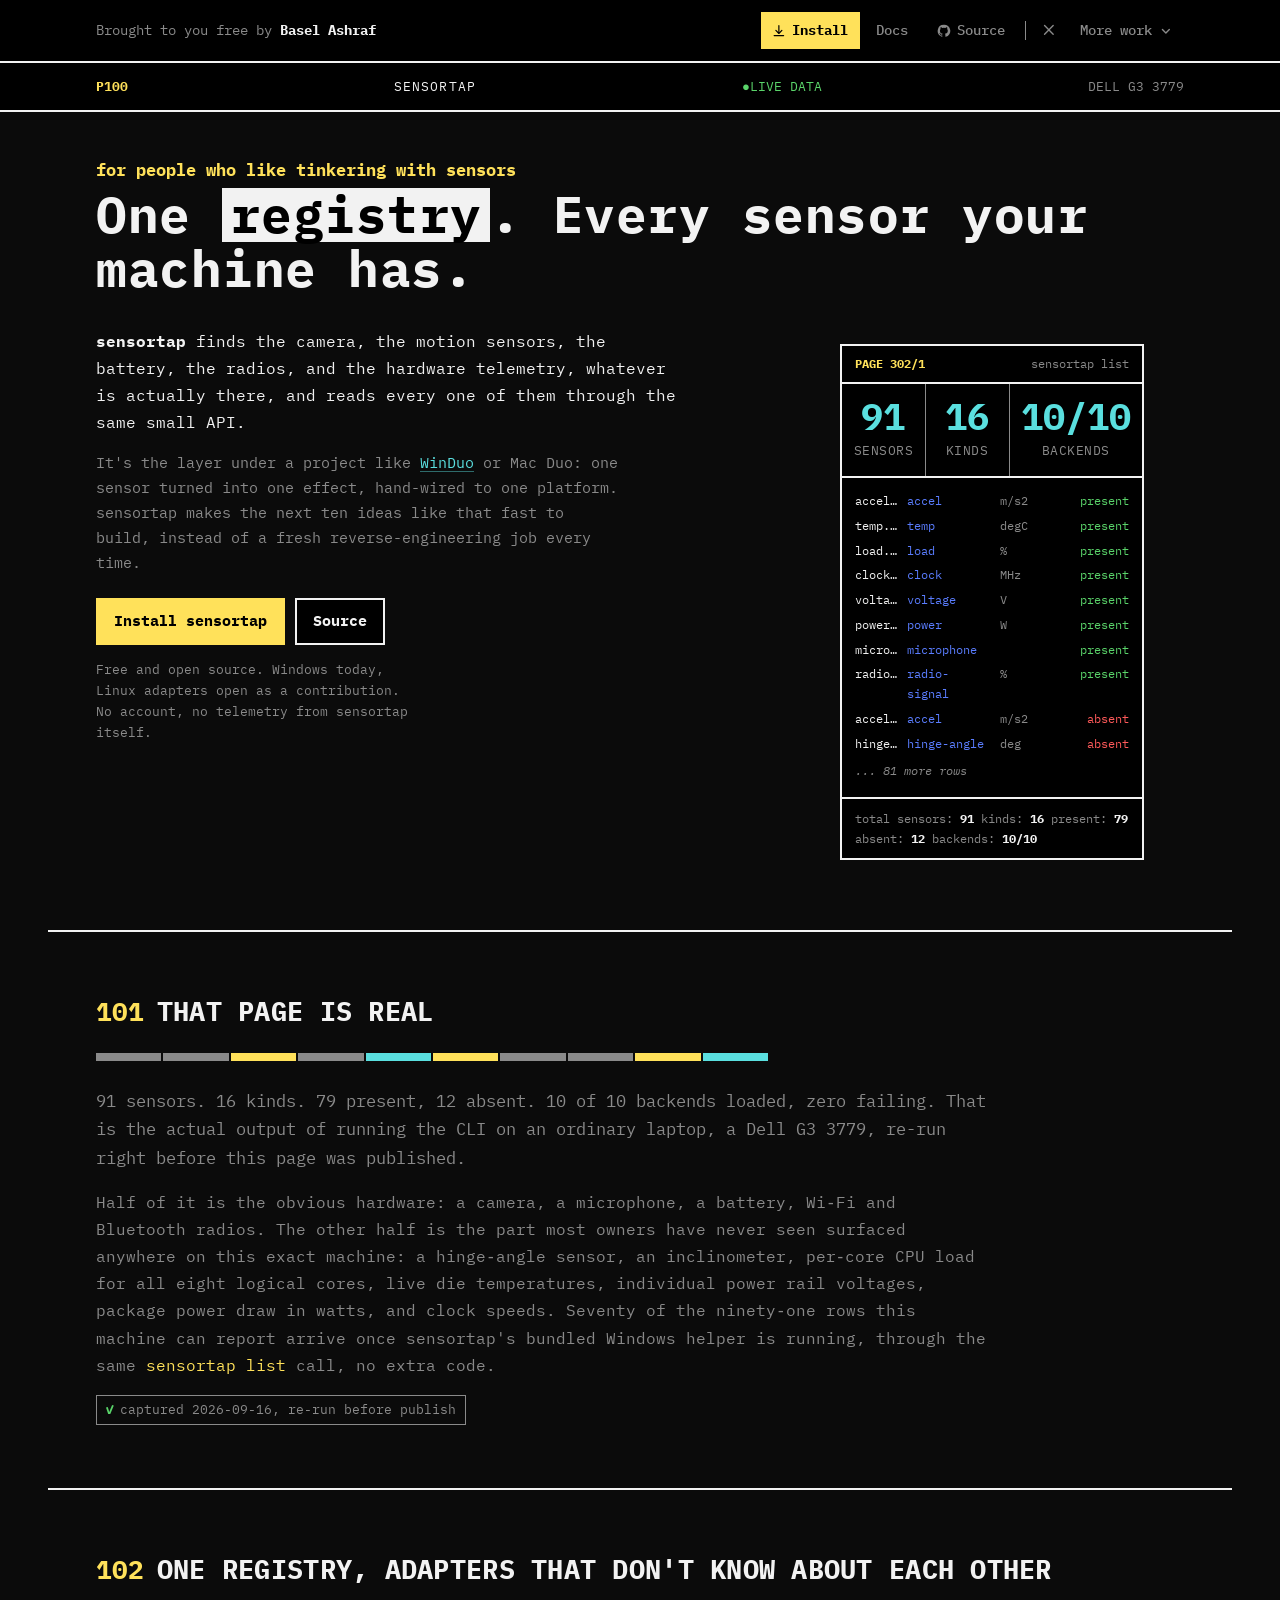
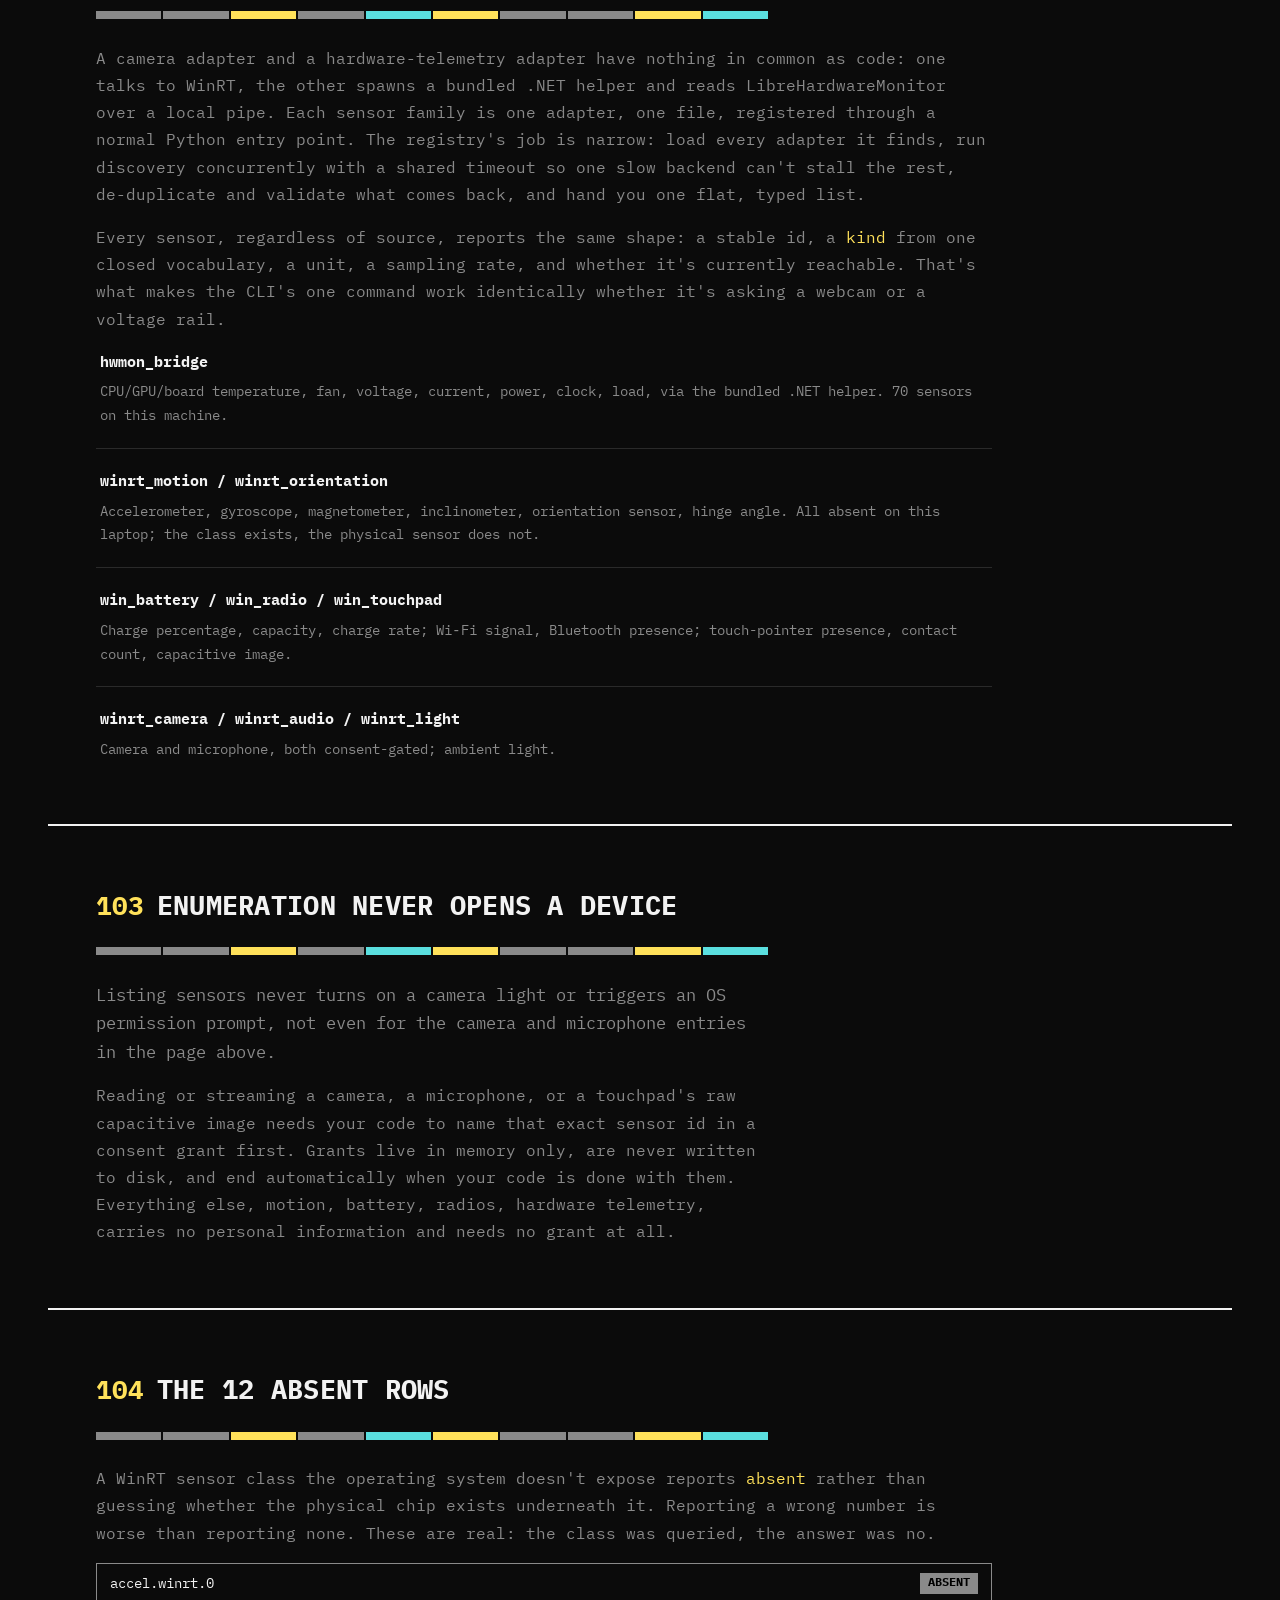
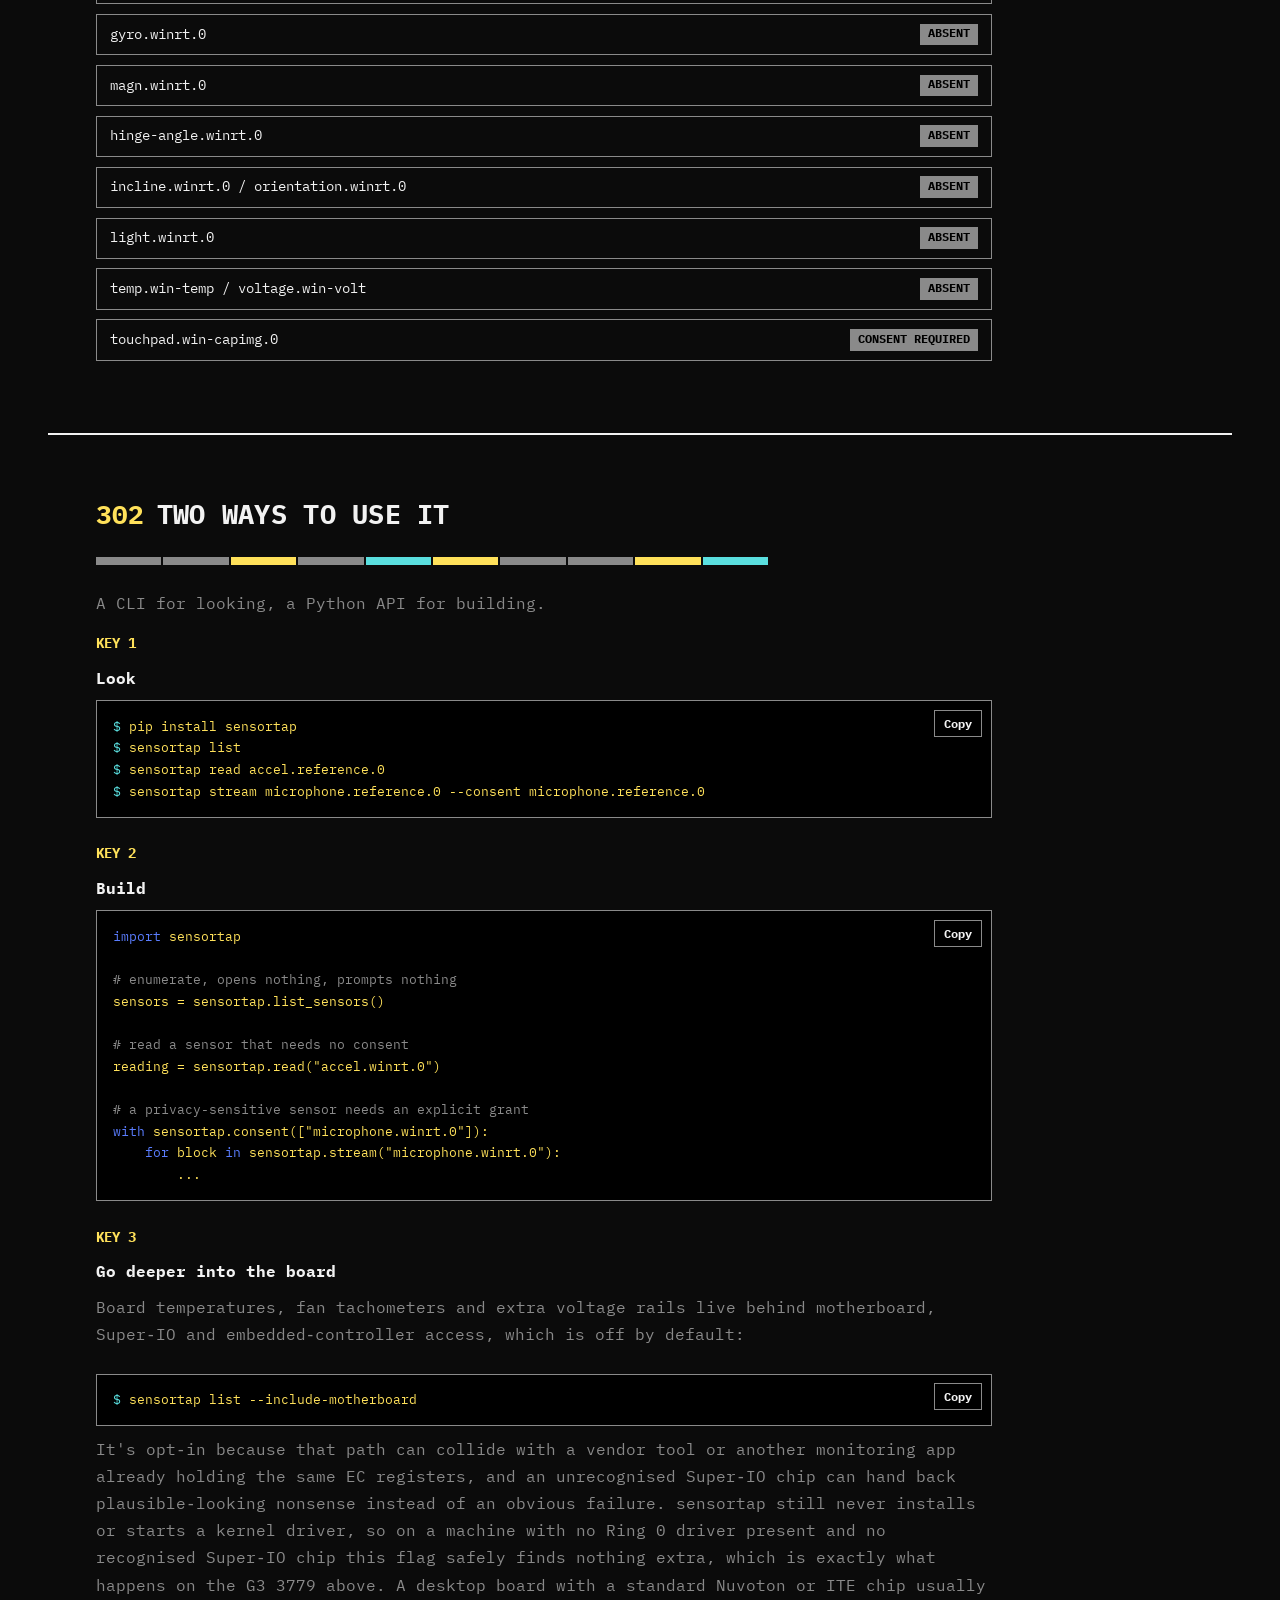
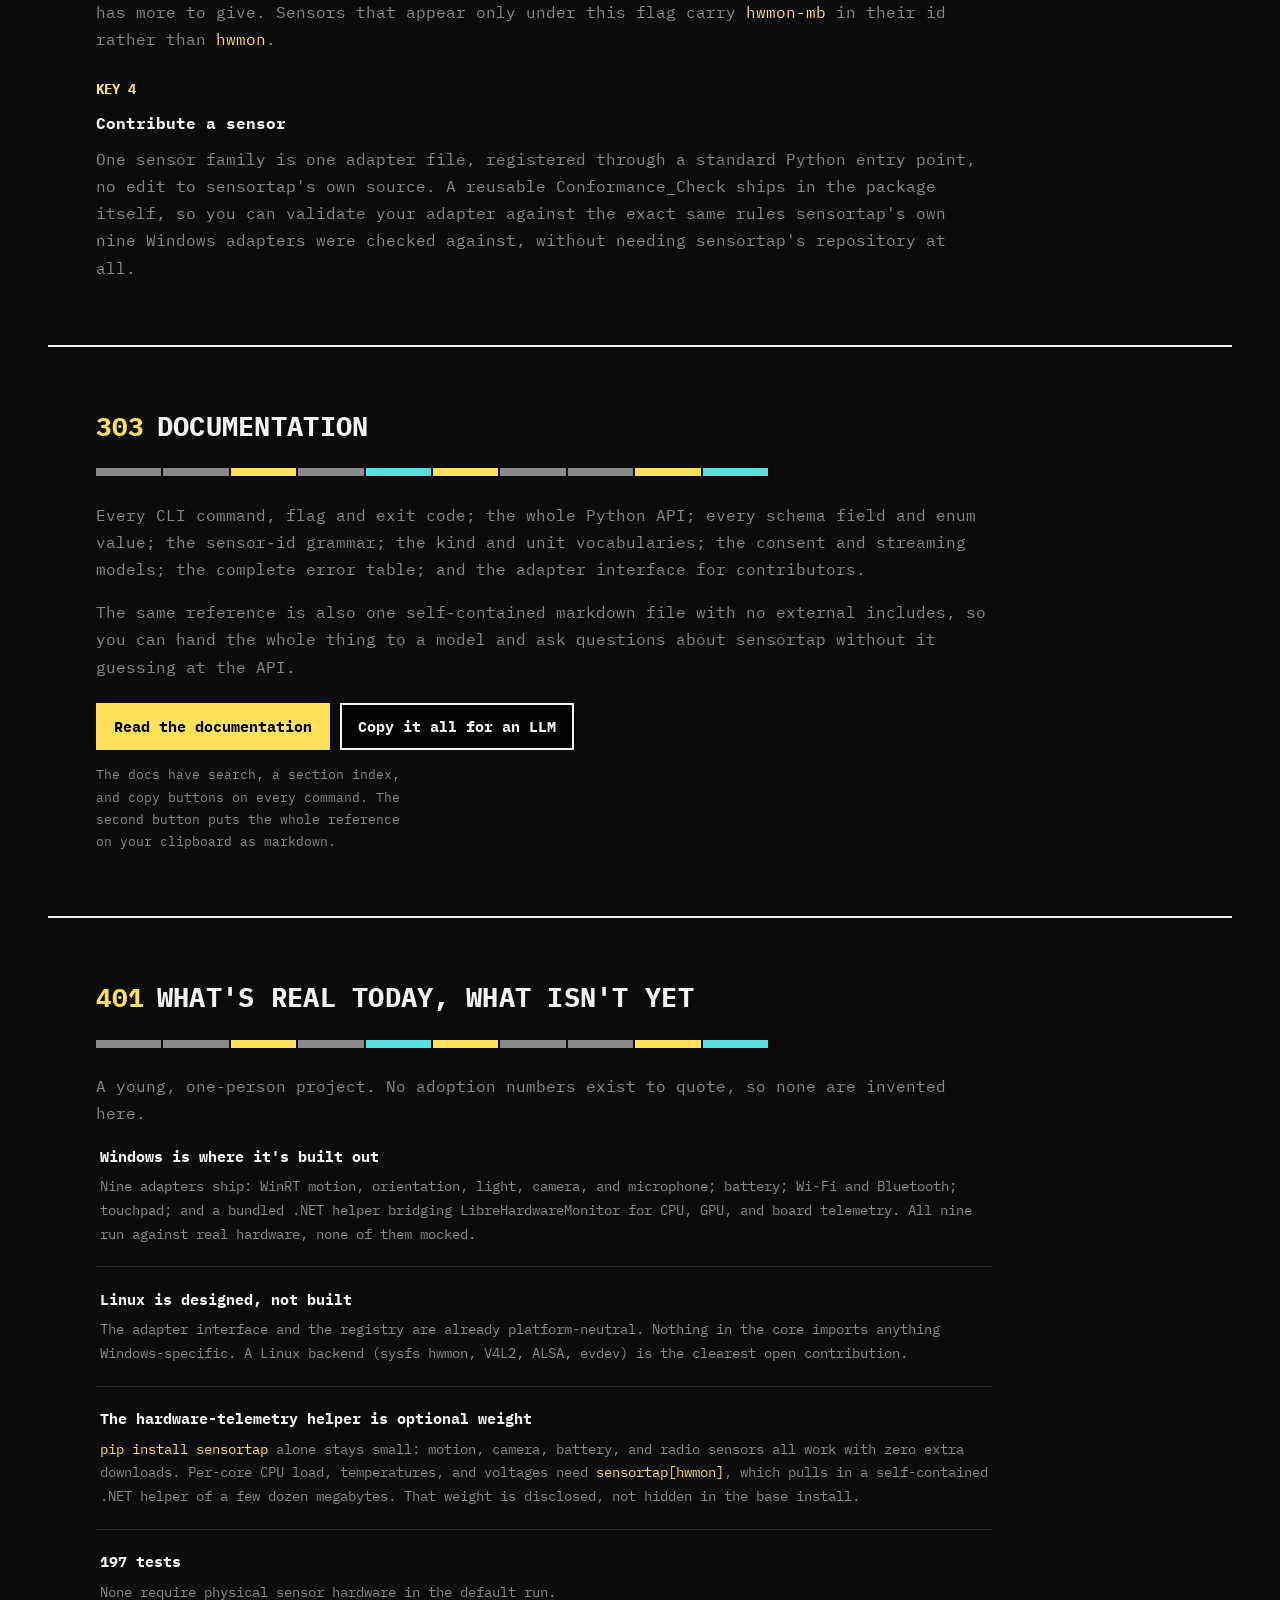
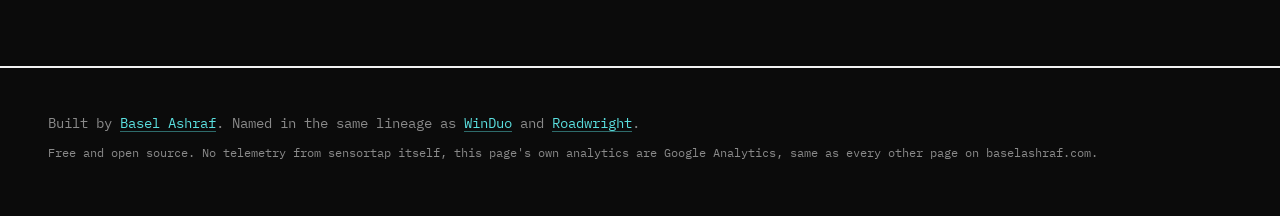
==== commit 8d40420c: "Add documentation site with search, TOC, and copy-for-AI" ====
--- a/docs/site/index.html
+++ b/docs/site/index.html
@@ -100,6 +100,9 @@
           <svg class="icon" viewBox="0 0 16 16" aria-hidden="true" fill="none" stroke="currentColor" stroke-width="1.4" stroke-linecap="round" stroke-linejoin="round"><path d="M8 2v8"/><path d="M4.5 7.5 8 11l3.5-3.5"/><path d="M2.5 13.5h11"/></svg>
           Install
         </a>
+      </li>
+      <li>
+        <a class="bar__link" href="docs/">Docs</a>
       </li>
       <li>
         <a class="bar__link" href="https://github.com/BaselAshraf81/sensortap">
@@ -455,6 +458,39 @@
     </div>
   </section>
 
+  <section class="tt-page" id="docs">
+    <div class="tt-page__head">
+      <span class="tt-page__num">303</span>
+      <h2>Documentation</h2>
+    </div>
+    <div class="tt-page__body tt-page__body--wide">
+      <div class="mosaic" aria-hidden="true">
+        <span></span><span></span><span></span><span></span><span></span>
+        <span></span><span></span><span></span><span></span><span></span>
+      </div>
+      <p>
+        Every CLI command, flag and exit code; the whole Python API; every schema field and
+        enum value; the sensor&#8209;id grammar; the kind and unit vocabularies; the consent and
+        streaming models; the complete error table; and the adapter interface for contributors.
+      </p>
+      <p>
+        The same reference is also one self&#8209;contained markdown file with no external
+        includes, so you can hand the whole thing to a model and ask questions about sensortap
+        without it guessing at the API.
+      </p>
+
+      <div class="actions">
+        <a class="button button--primary" href="docs/">Read the documentation</a>
+        <button class="button" type="button" id="copy-reference"
+                data-src="reference.md">Copy it all for an LLM</button>
+      </div>
+      <p class="fineprint" id="copy-reference-note" role="status">
+        The docs have search, a section index, and copy buttons on every command. The second
+        button puts the whole reference on your clipboard as markdown.
+      </p>
+    </div>
+  </section>
+
   <section class="tt-page" id="page-401">
     <div class="tt-page__head">
       <span class="tt-page__num">401</span>
@@ -538,6 +574,47 @@
       });
     });
   });
+
+  // Fetch the reference markdown and copy it whole. Done on click rather
+  // than inlining ~35 kB of markdown into this page's HTML, which every
+  // visitor would pay for and almost none would use.
+  (function () {
+    var btn = document.getElementById("copy-reference");
+    if (!btn) return;
+    var note = document.getElementById("copy-reference-note");
+    var original = btn.textContent;
+
+    btn.addEventListener("click", function () {
+      btn.disabled = true;
+      btn.textContent = "Fetching\u2026";
+
+      fetch(btn.getAttribute("data-src"))
+        .then(function (response) {
+          if (!response.ok) throw new Error("HTTP " + response.status);
+          return response.text();
+        })
+        .then(function (text) {
+          return navigator.clipboard.writeText(text).then(function () {
+            var kb = Math.round(text.length / 1024);
+            btn.textContent = "Copied";
+            if (note) note.textContent = kb + " kB of markdown on your clipboard.";
+          });
+        })
+        .catch(function (err) {
+          btn.textContent = original;
+          if (note) {
+            note.textContent =
+              "Copy failed (" + err.message + "). Open it as plain text and copy manually.";
+          }
+        })
+        .then(function () {
+          setTimeout(function () {
+            btn.disabled = false;
+            if (btn.textContent === "Copied") btn.textContent = original;
+          }, 2200);
+        });
+    });
+  })();
 </script>
 
 </body>
--- a/docs/site/style.css
+++ b/docs/site/style.css
@@ -268,6 +268,22 @@
 }
 .button--primary:hover { background: var(--white); border-color: var(--white); }
 
+/* `button` elements need the type/cursor reset that anchors get for free. */
+button.button {
+  font-family: var(--font-mono);
+  font-size: 0.92rem;
+  cursor: pointer;
+}
+button.button[disabled] {
+  cursor: default;
+  opacity: 0.65;
+}
+button.button[disabled]:hover {
+  background: var(--yellow);
+  color: var(--black);
+  border-color: var(--yellow);
+}
+
 .fineprint { font-size: 0.82rem; color: var(--grey); max-width: 40ch; }
 
 /* --- Data page (the real sensortap list output) --------------------------- */
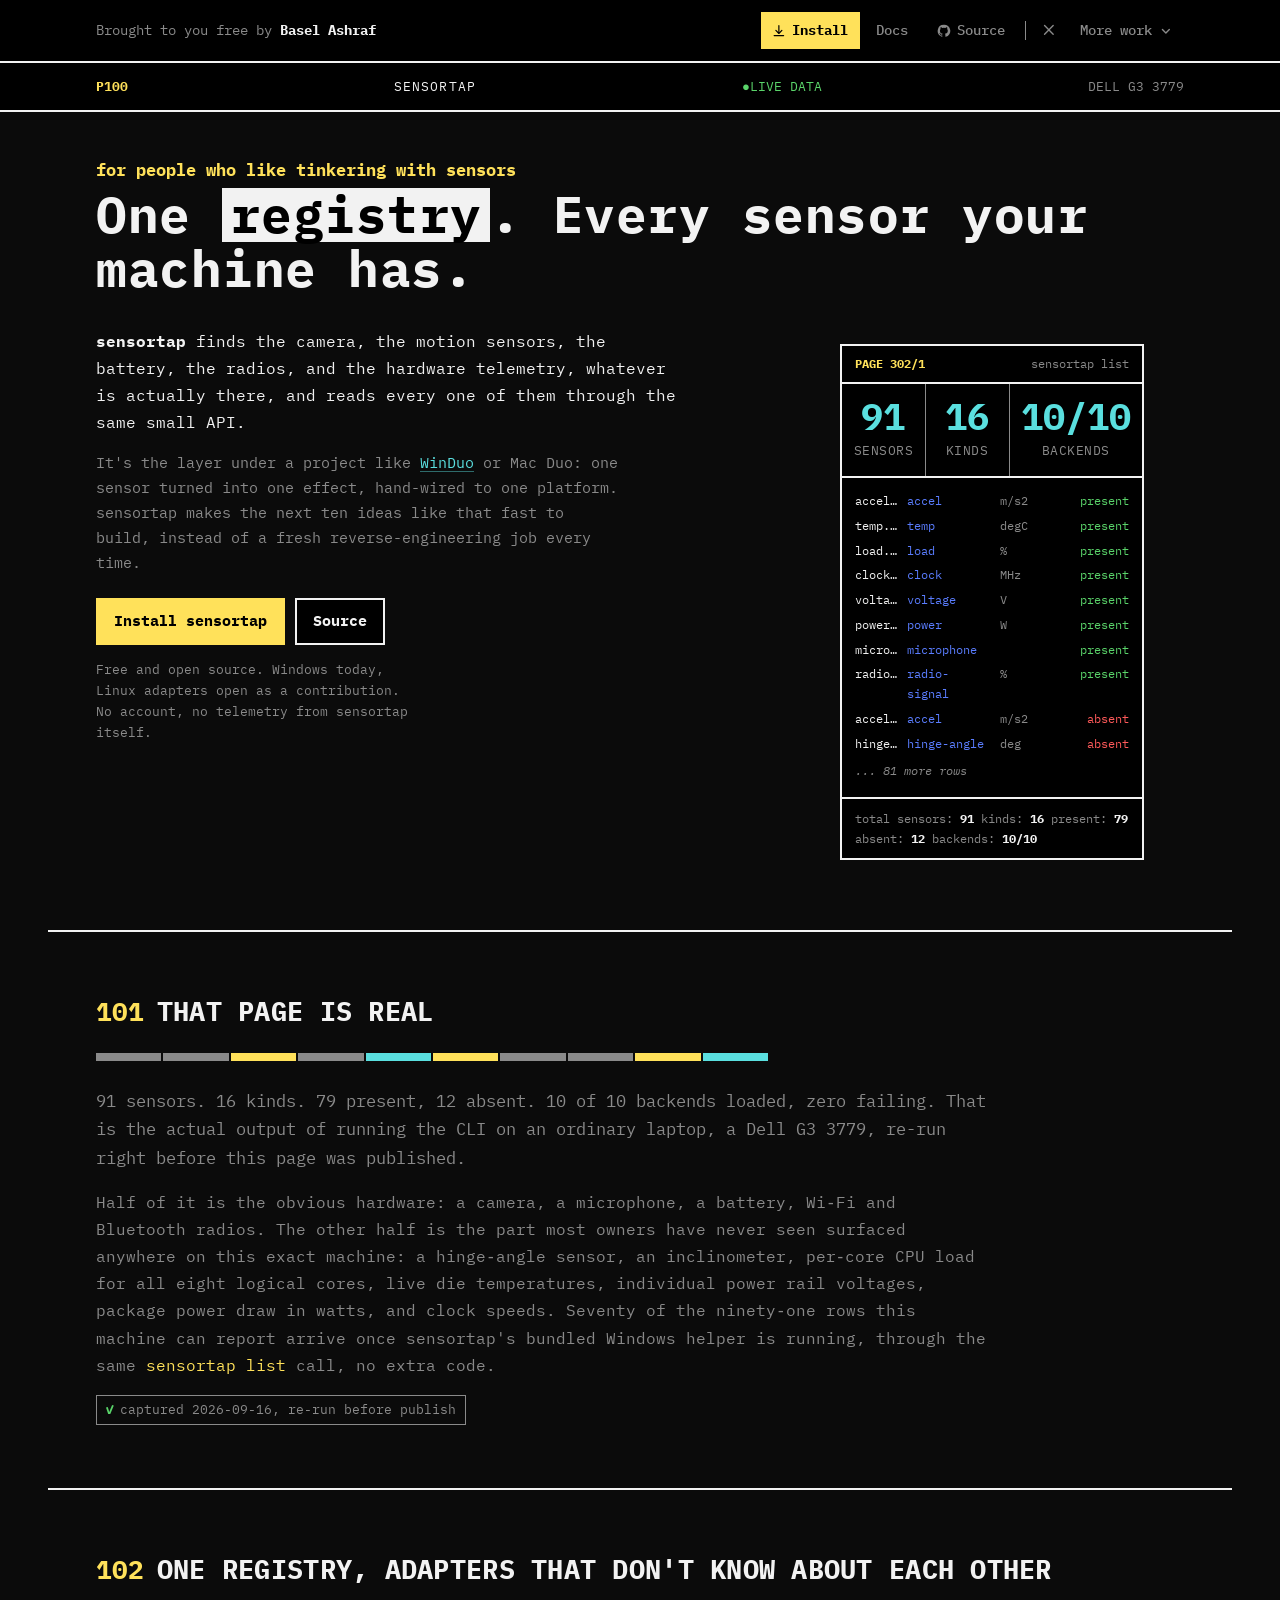
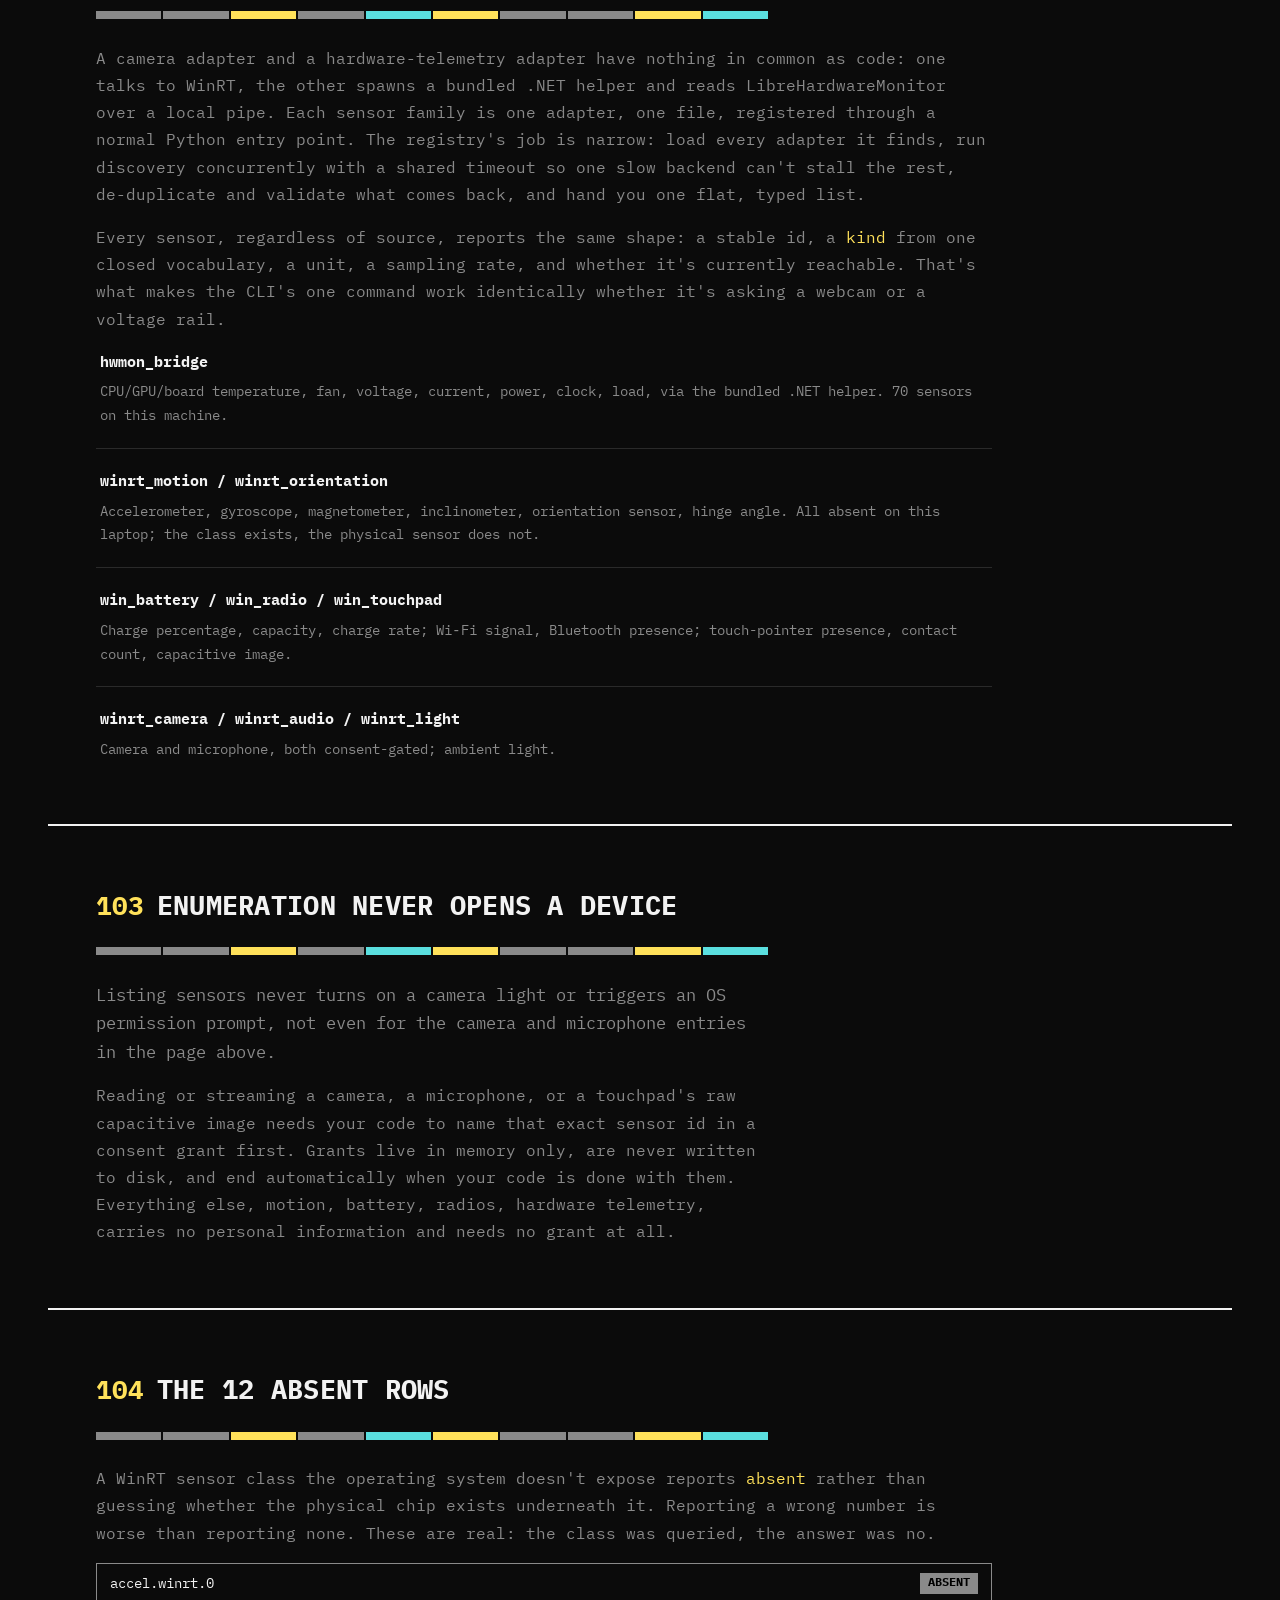
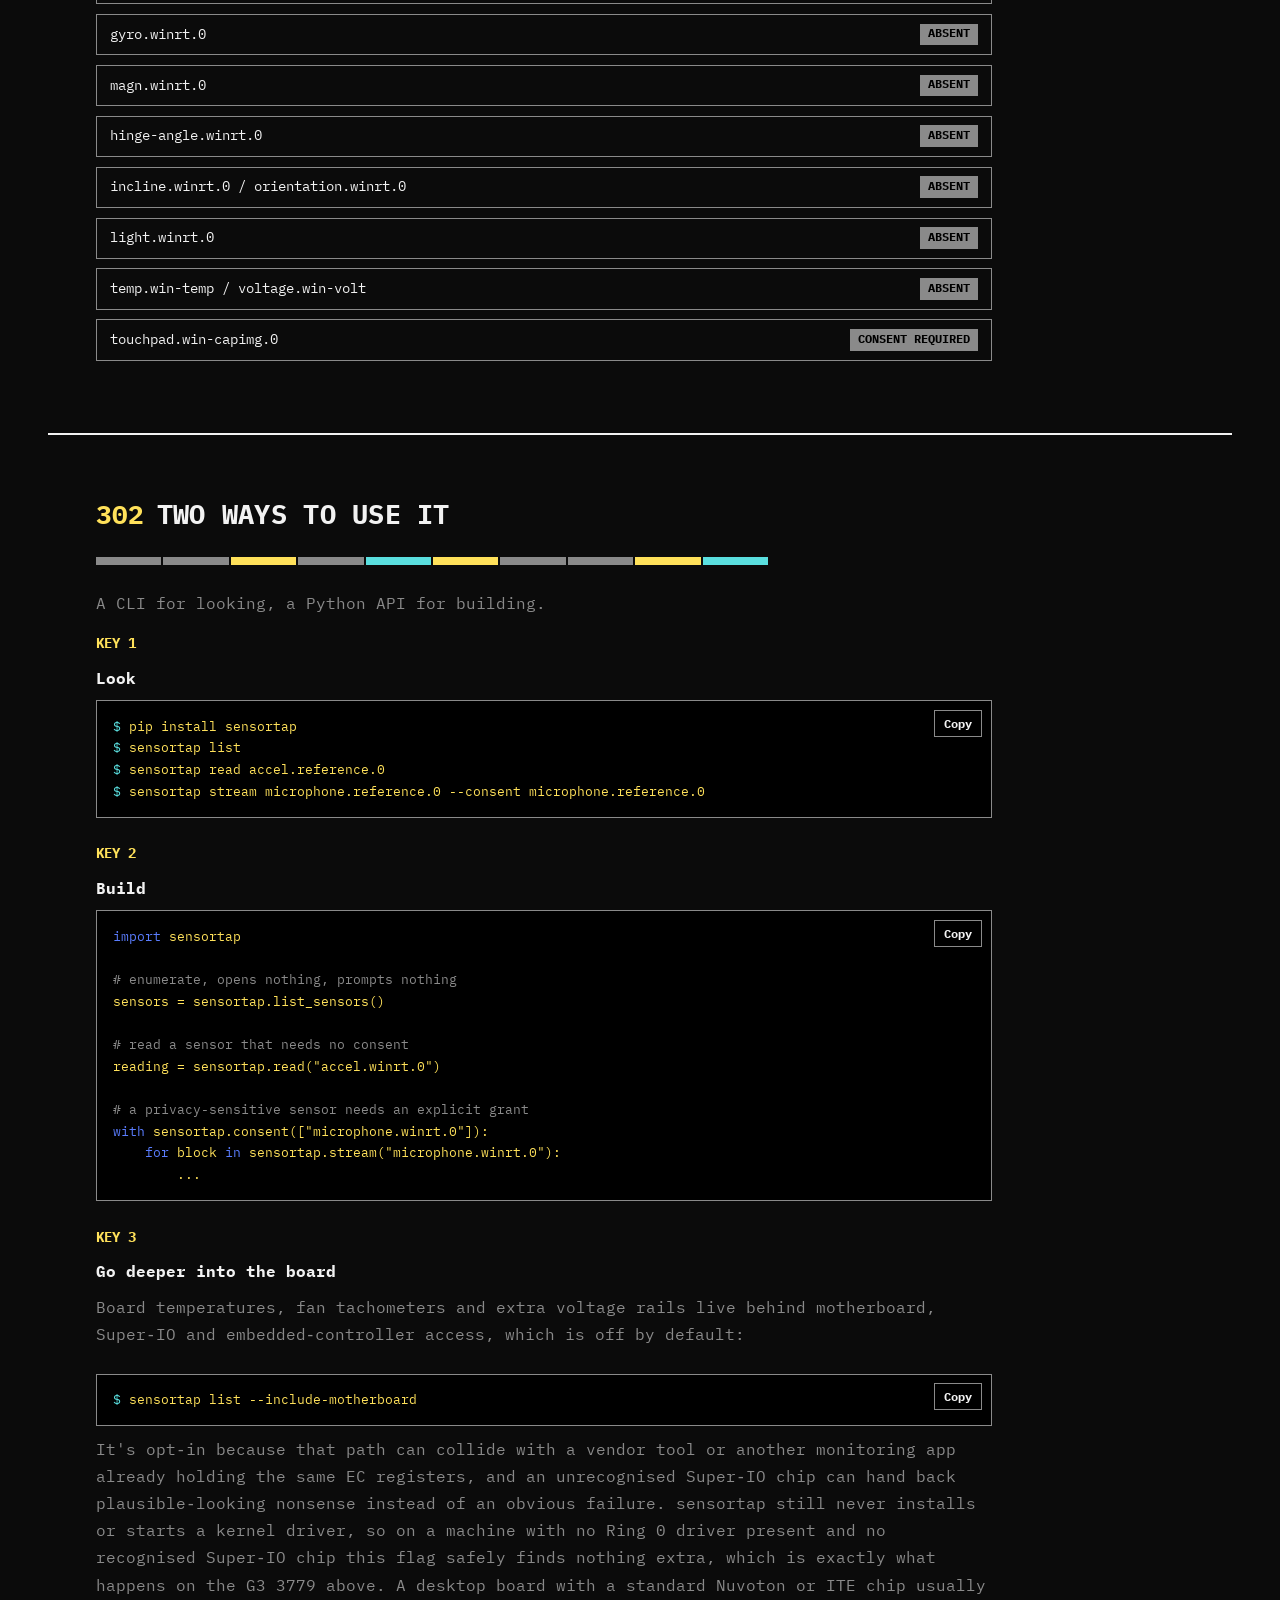
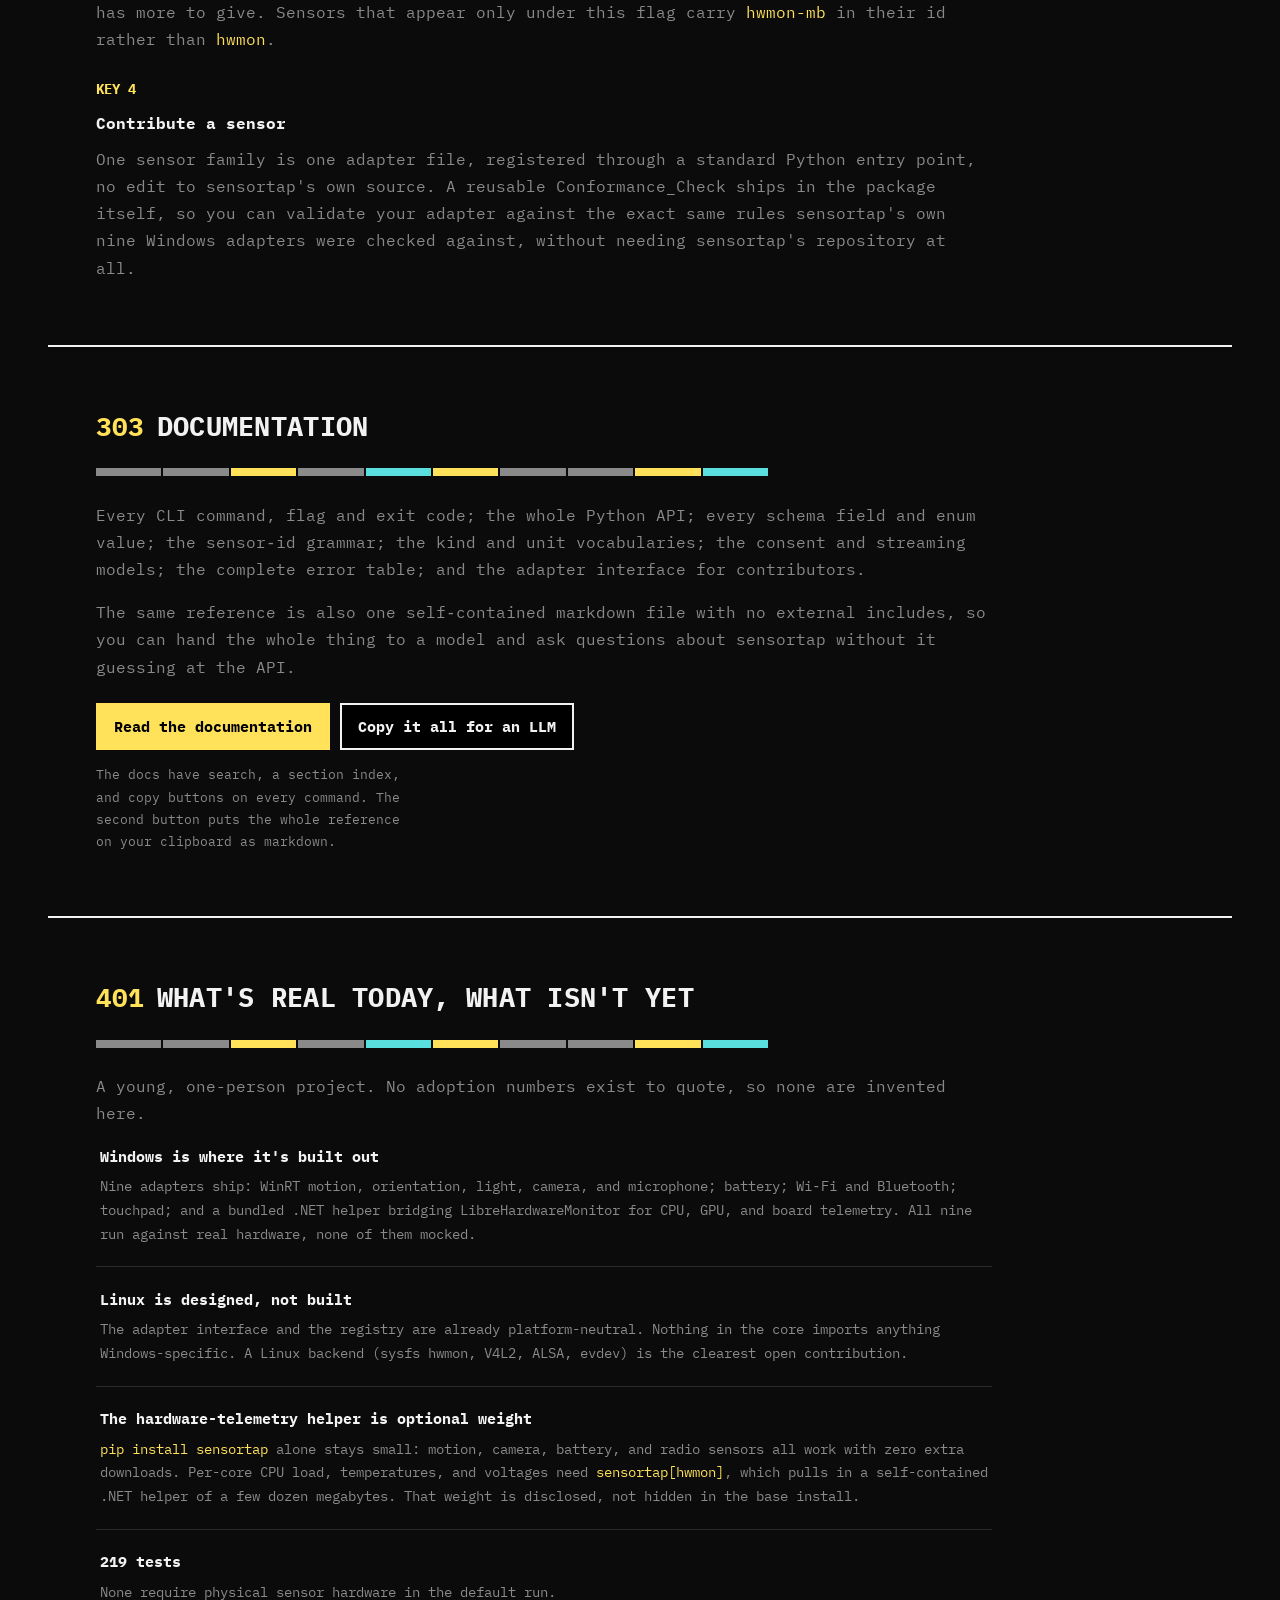
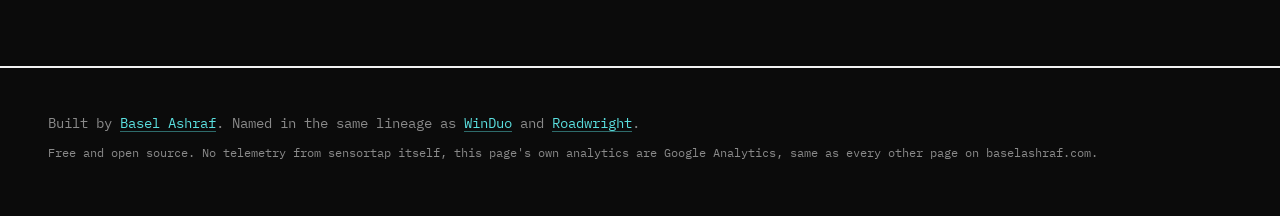
==== commit 504adfad: "Detect touchpads by HID usage page, fixing a whole class of false negatives PointerDevice was the on" ====
--- a/docs/site/index.html
+++ b/docs/site/index.html
@@ -535,7 +535,7 @@
           </dd>
         </div>
         <div class="kv-row">
-          <dt>197 tests</dt>
+          <dt>219 tests</dt>
           <dd>None require physical sensor hardware in the default run.</dd>
         </div>
       </dl>
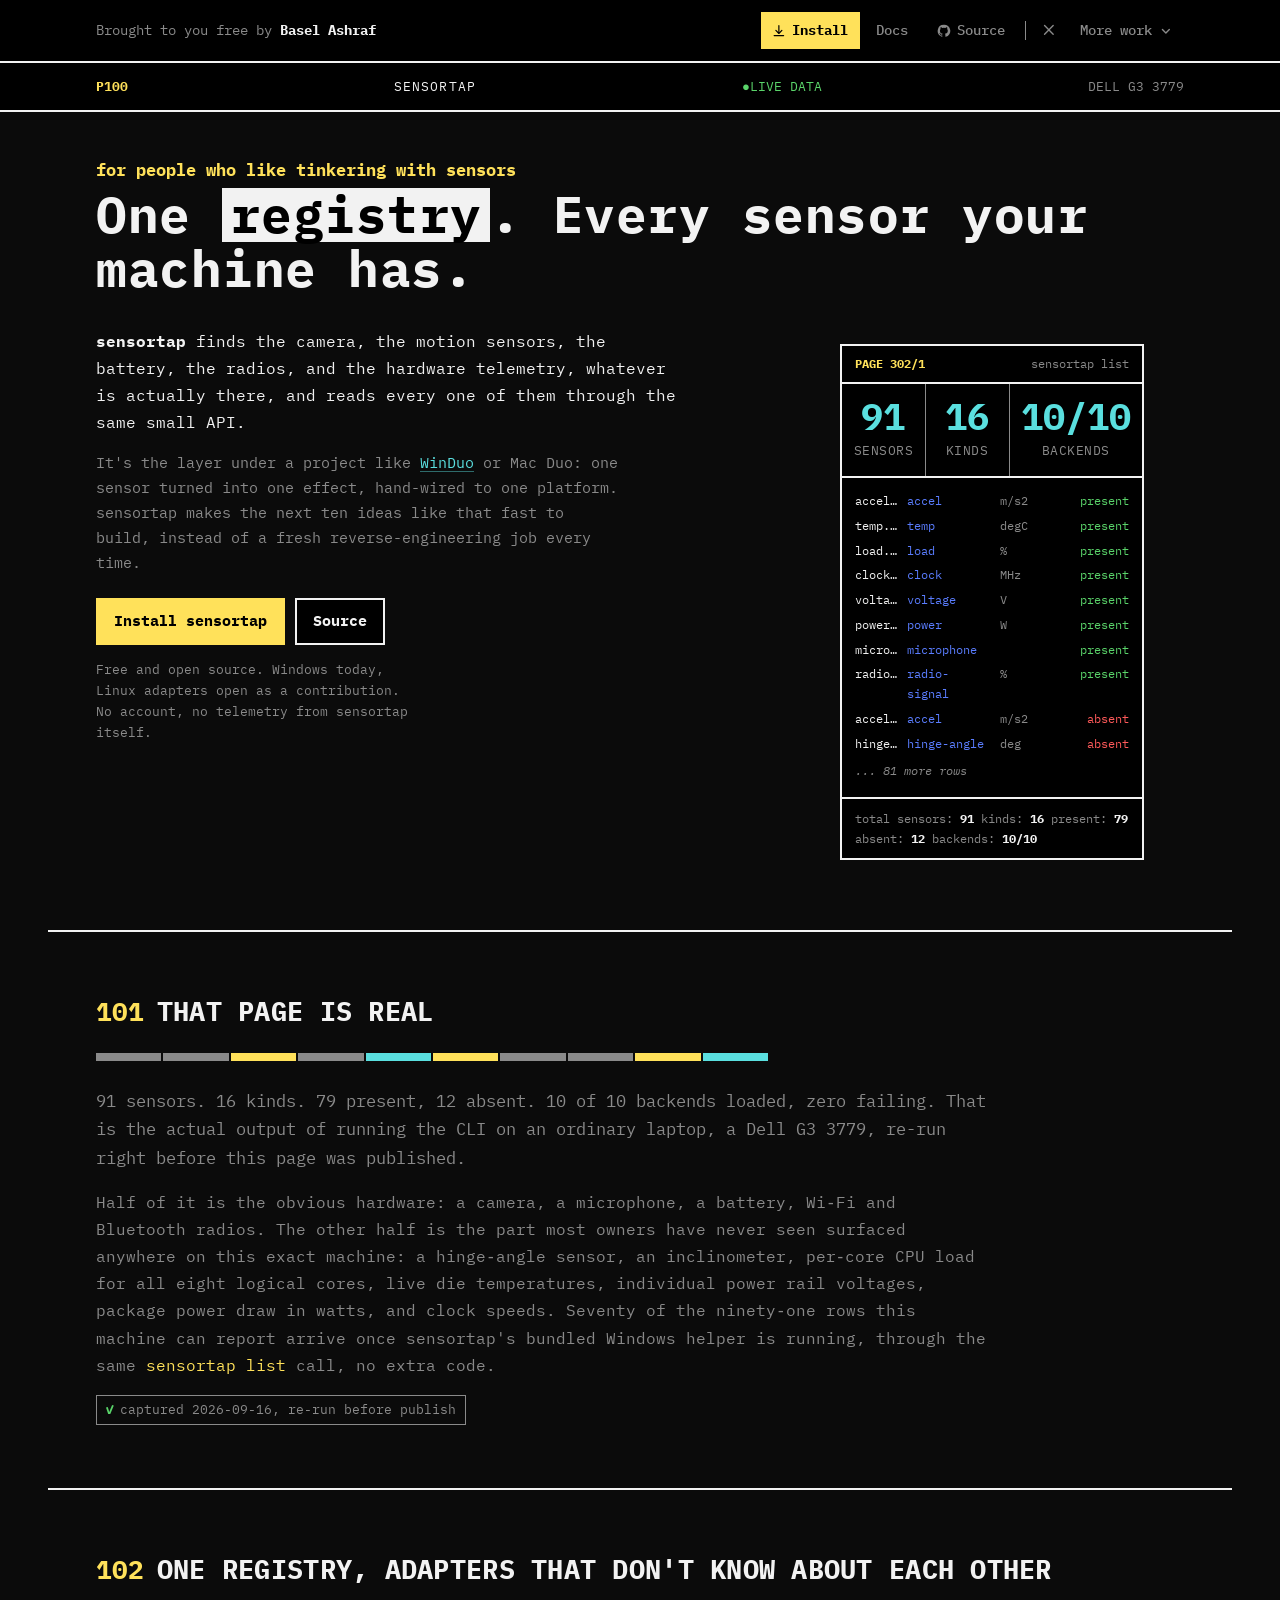
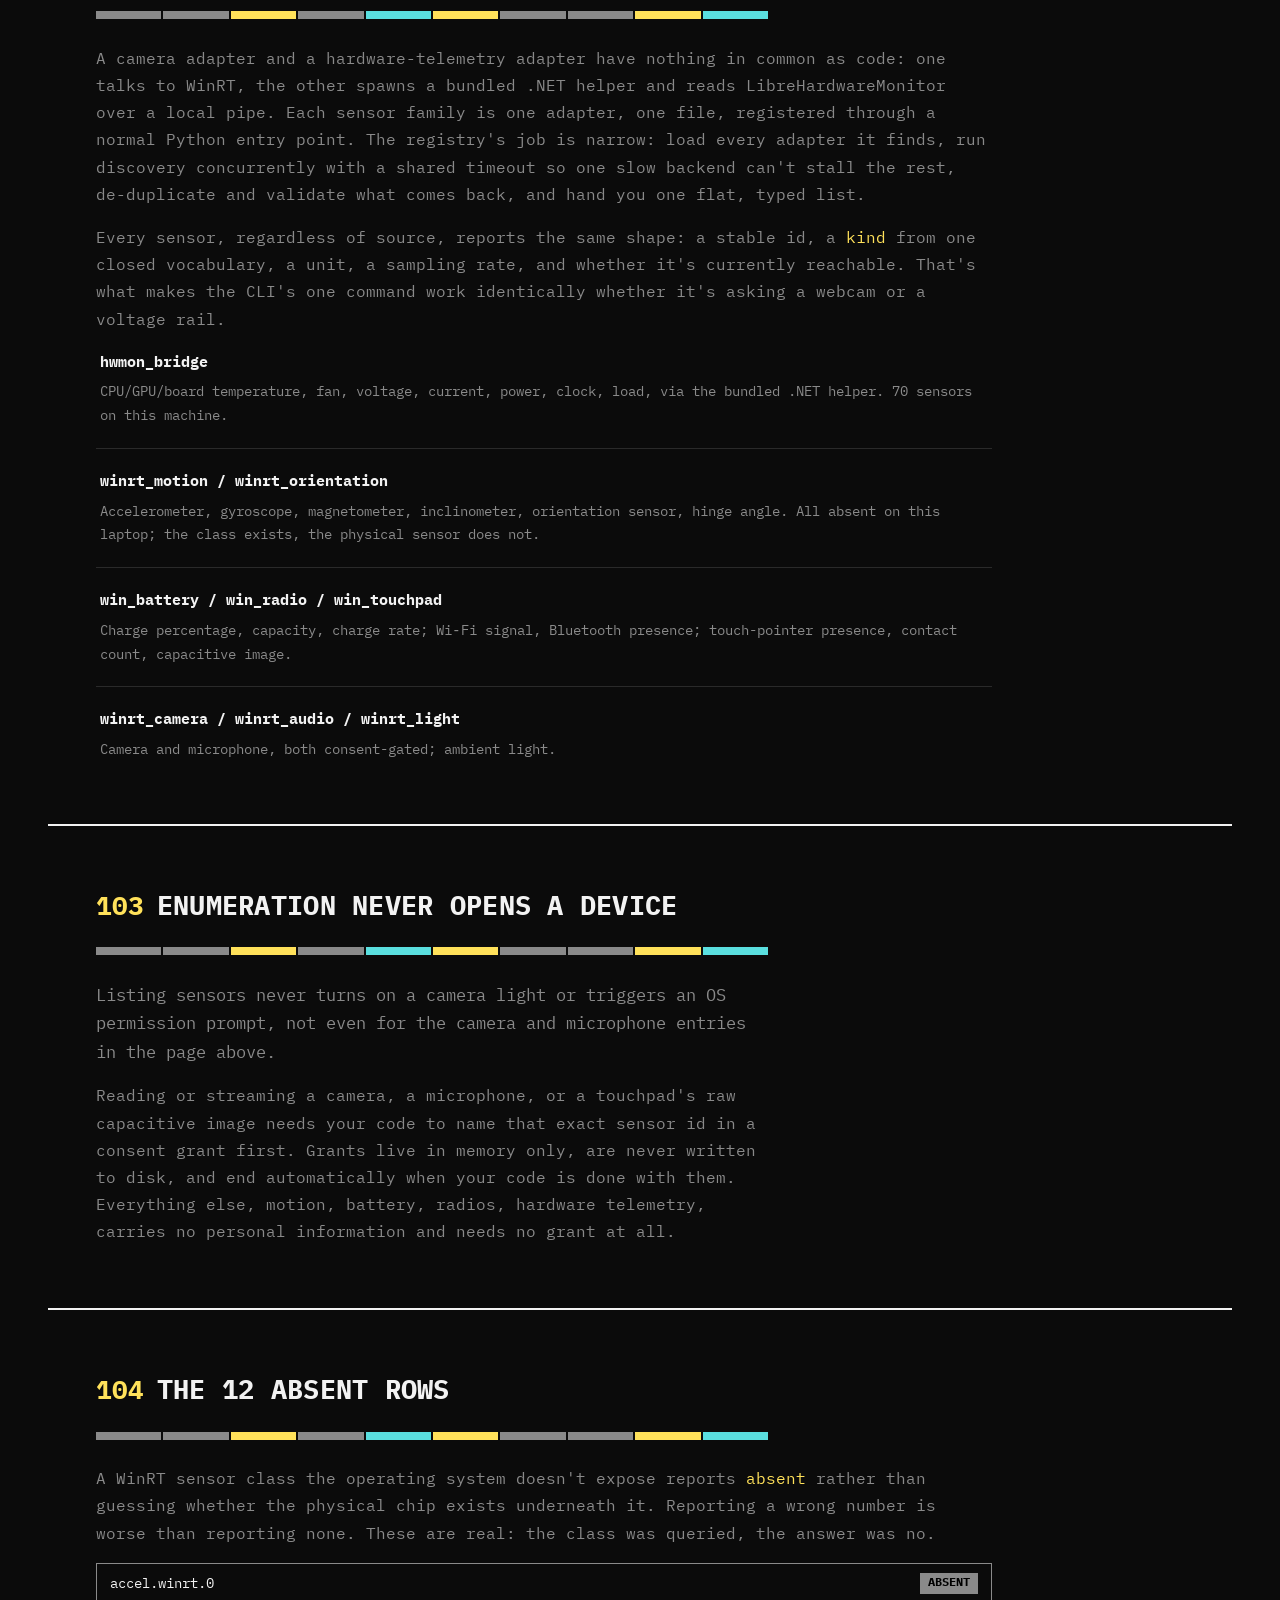
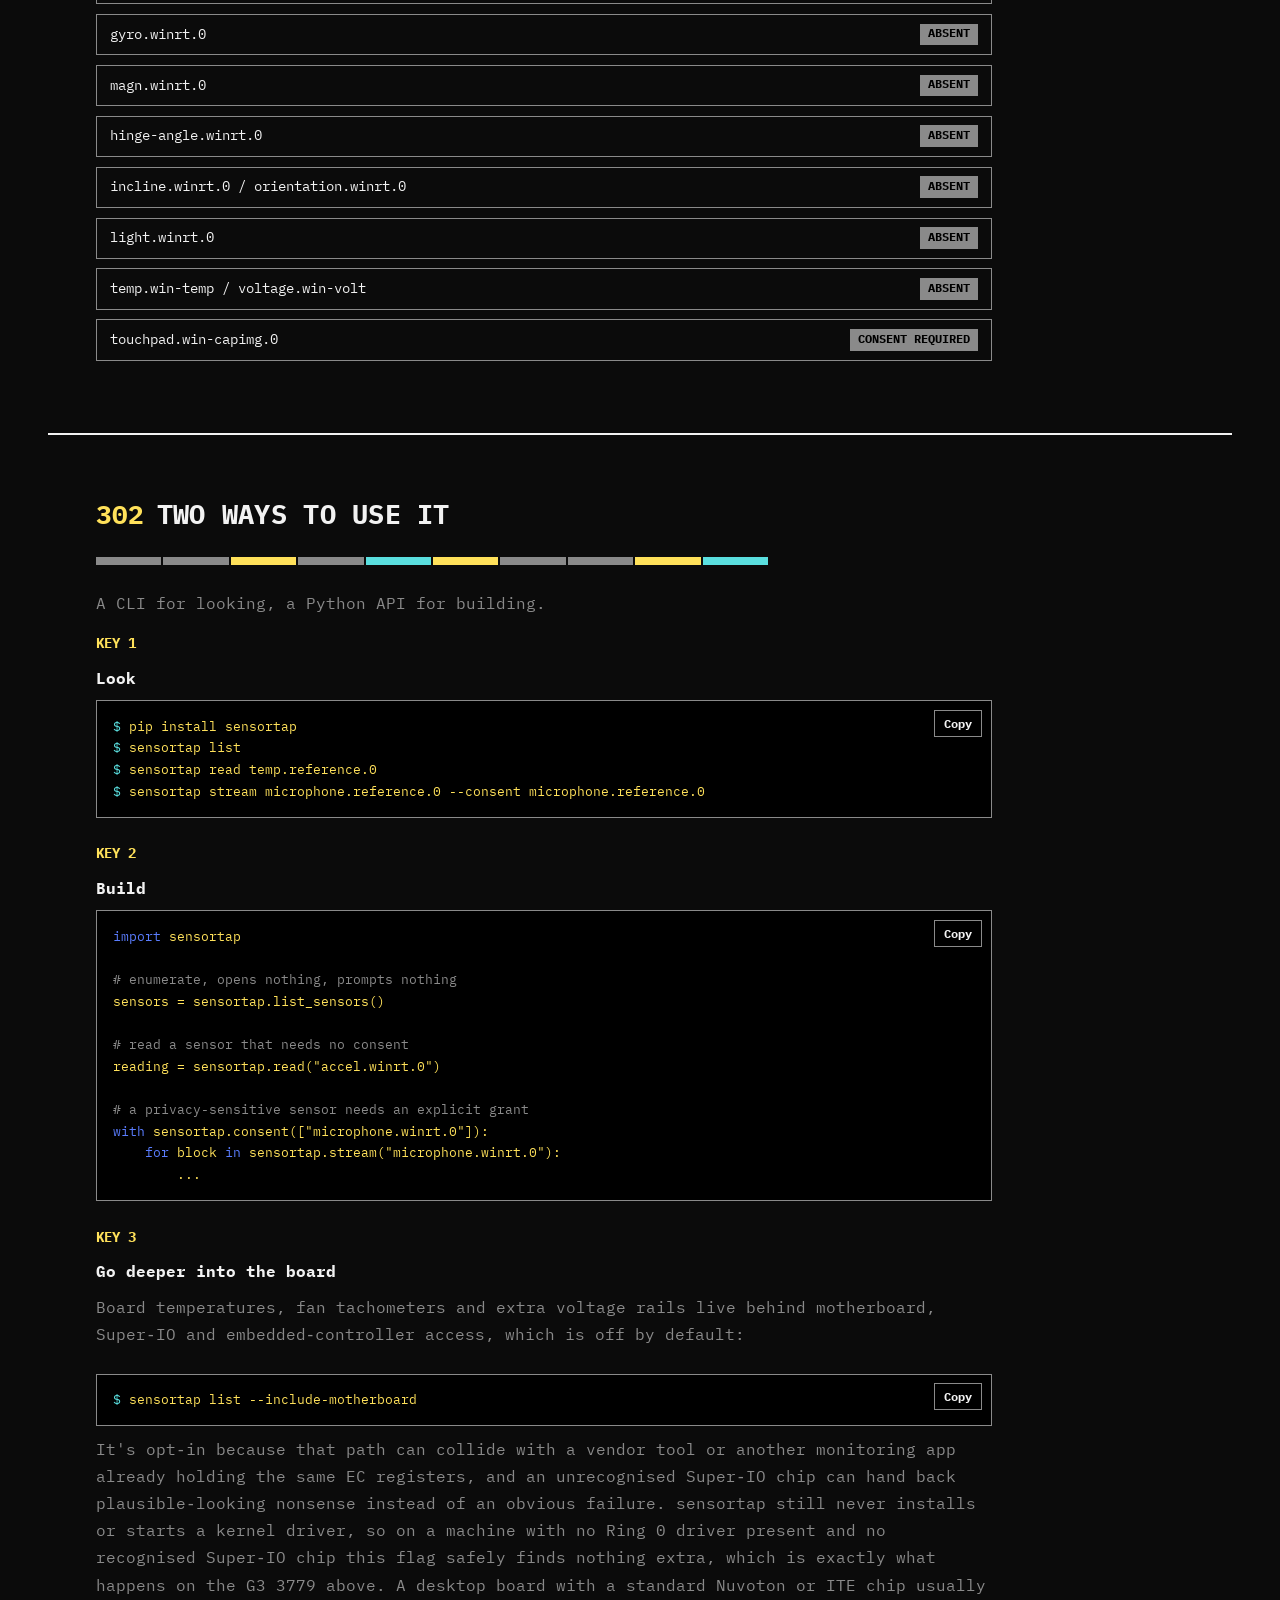
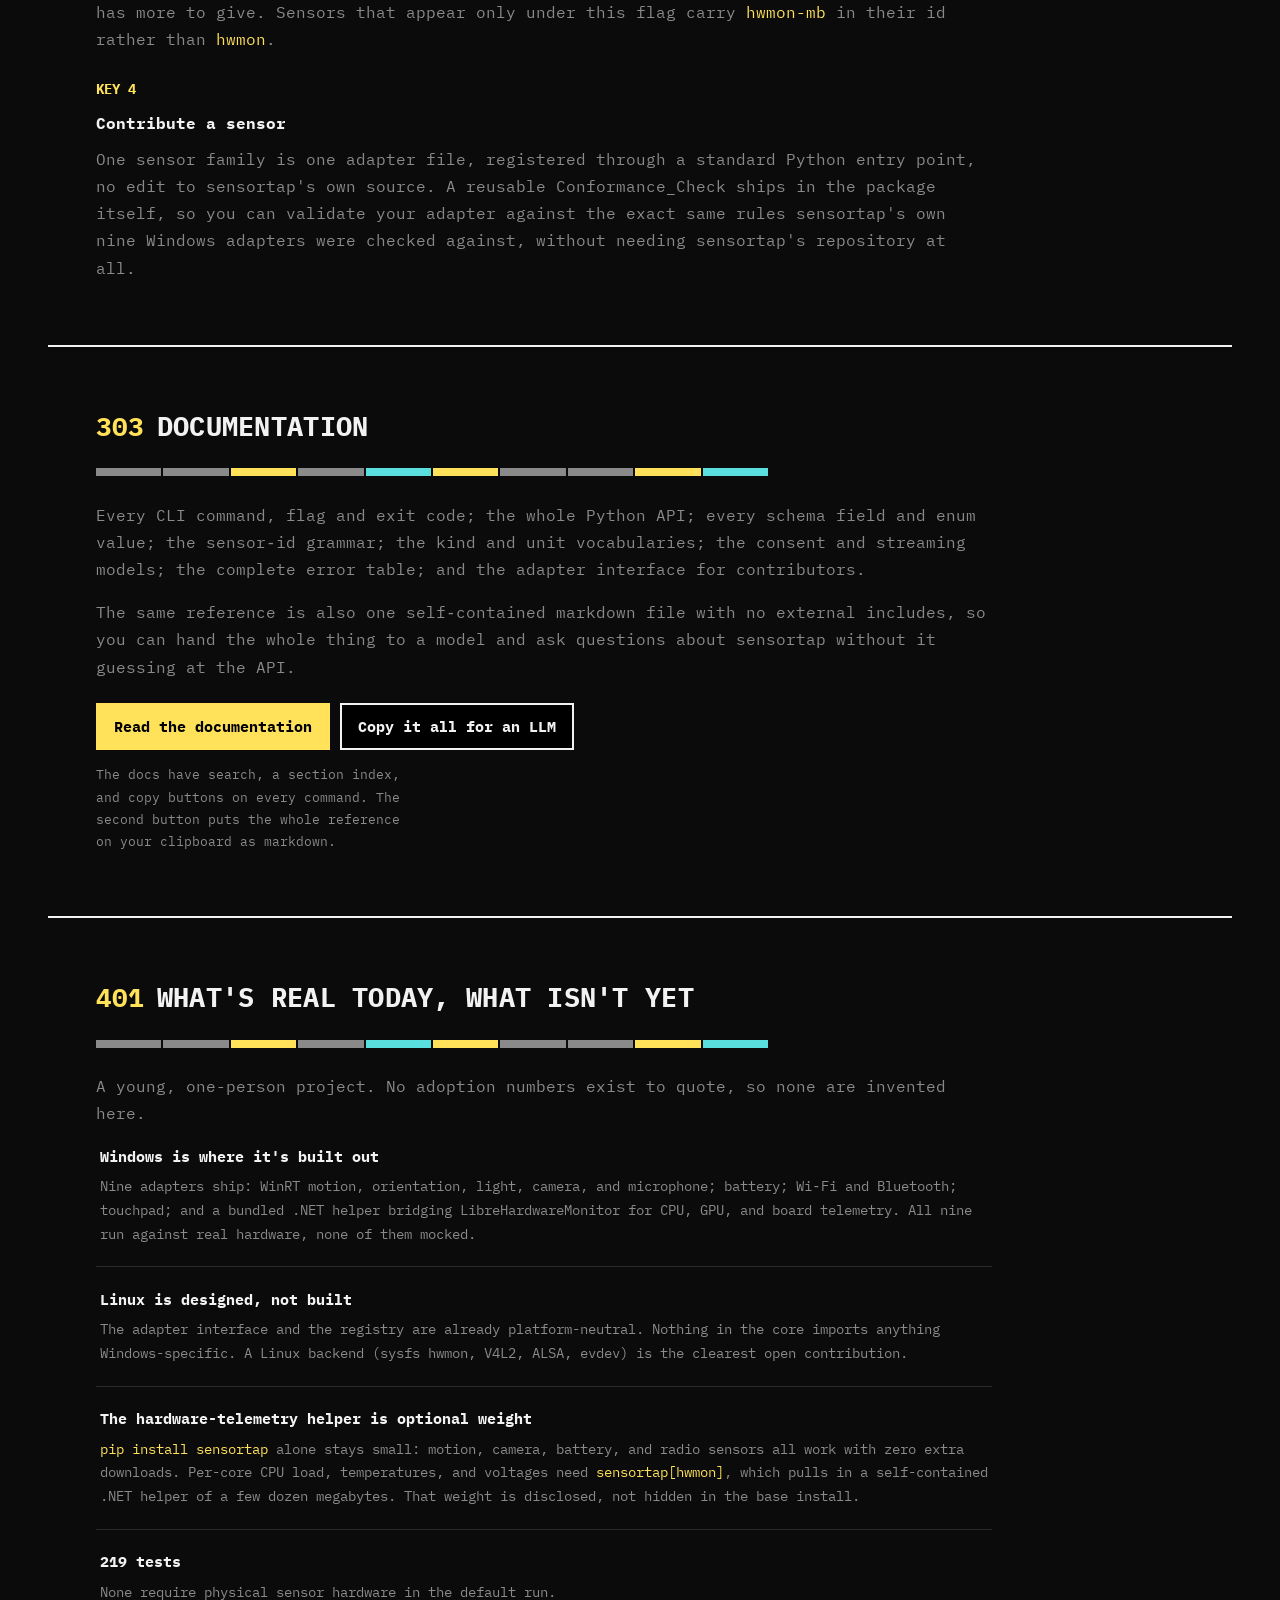
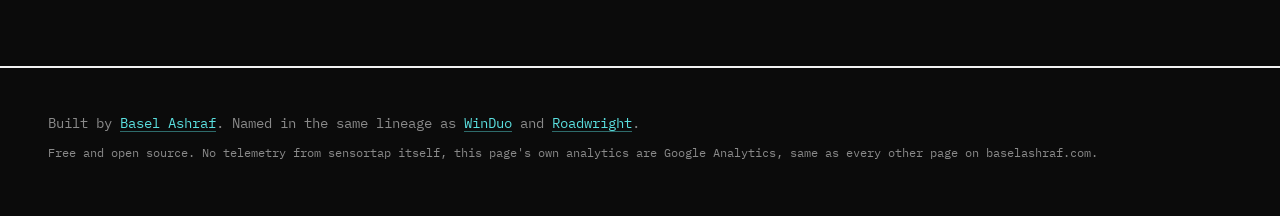
==== commit 32fd73a6: "Fix quickstart examples that returned no value; document the enumerate-first rule The README and lan" ====
--- a/docs/site/index.html
+++ b/docs/site/index.html
@@ -395,7 +395,7 @@
           <div class="code-block-wrap">
             <pre class="code-block" id="cmd-look"><code><span class="prompt">$</span> pip install sensortap
 <span class="prompt">$</span> sensortap list
-<span class="prompt">$</span> sensortap read accel.reference.0
+<span class="prompt">$</span> sensortap read temp.reference.0
 <span class="prompt">$</span> sensortap stream microphone.reference.0 --consent microphone.reference.0</code></pre>
             <button class="copy-btn" type="button" data-copy-target="cmd-look">Copy</button>
           </div>
